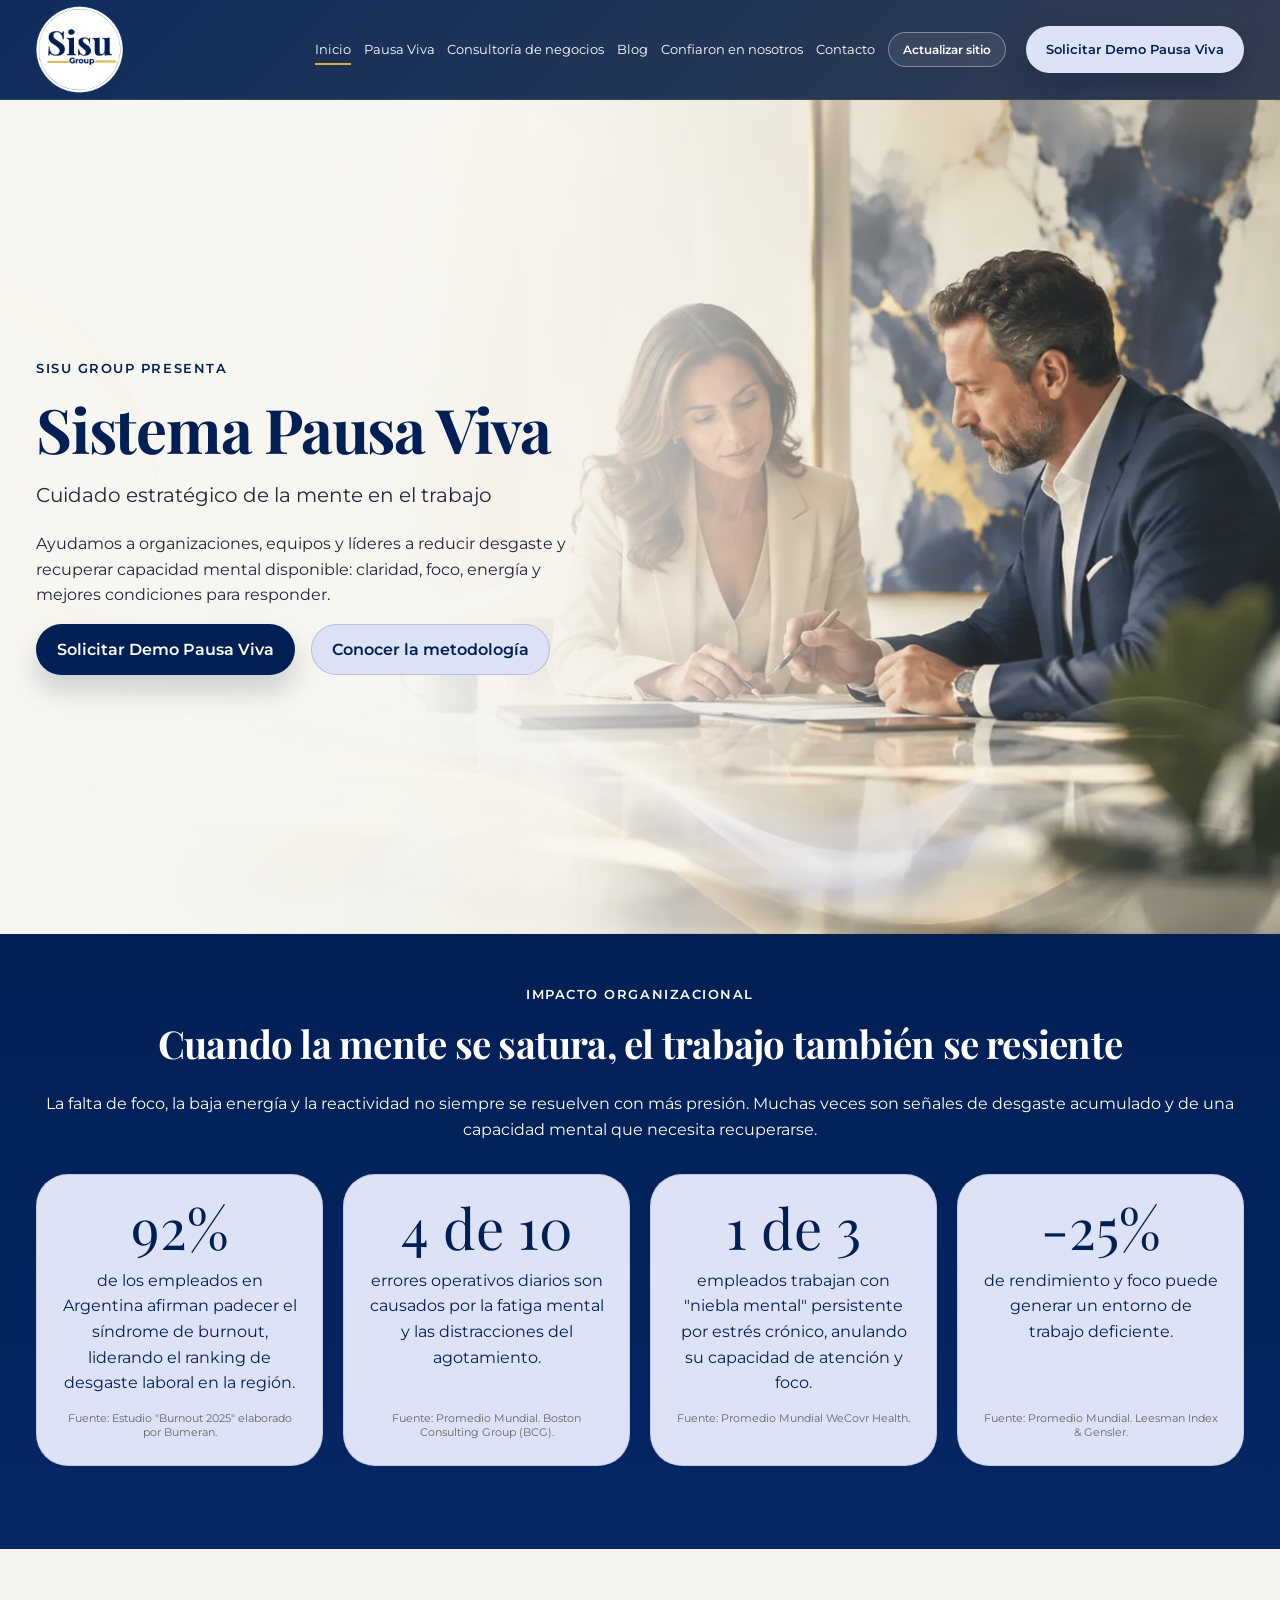
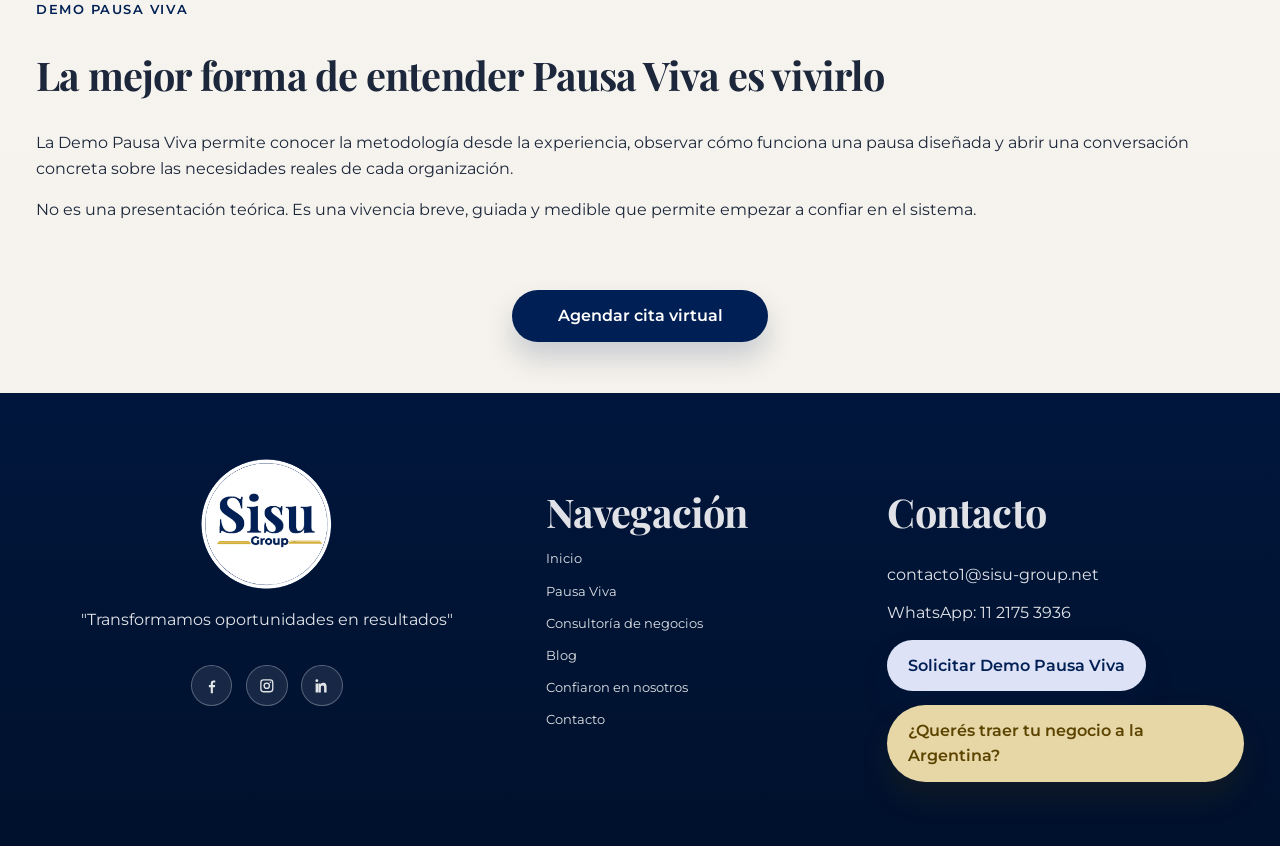
==== index.html @ 99d1f706 "main" ====
<!DOCTYPE html>
<html lang="es">

<head>
  <meta charset="UTF-8">
  <meta name="viewport" content="width=device-width, initial-scale=1.0">
  <title>Sisu Group | Sistema Pausa Viva</title>
  <meta name="description"
    content="Sisu Group presenta Sistema Pausa Viva: cuidado estratégico de la mente en el trabajo para recuperar claridad, foco, energía y capacidad de respuesta.">
  <meta property="og:title" content="Sisu Group | Sistema Pausa Viva">
  <meta property="og:description"
    content="Cuidado estratégico de la mente en el trabajo para reducir desgaste y recuperar capacidad mental disponible.">
  <meta property="og:type" content="website">
  <meta property="og:url" content="index.html">
  <meta property="og:image" content="assets/marca/Marca Pausa Viva.png">
  <link rel="stylesheet"
    href="https://fonts.googleapis.com/css2?family=Material+Symbols+Outlined:opsz,wght,FILL,GRAD@24,400,0,0">
  <link rel="stylesheet" href="css/style7767.css?v=20260617-7">

  <!-- Google tag (gtag.js) -->
  <script async src="https://www.googletagmanager.com/gtag/js?id=G-DDJ8KM8WQQ"></script>
  <script>
    window.dataLayer = window.dataLayer || [];
    function gtag() { dataLayer.push(arguments); }
    gtag('js', new Date());

    gtag('config', 'G-DDJ8KM8WQQ');
  </script>
</head>

<body data-page="inicio">
  <a class="skip-link" href="#main-content">Saltar al contenido</a>
  <header class="site-header" data-header>
    <div class="container header-shell">
      <a class="brand" href="index.html" aria-label="Ir a inicio Sisu Group">
        <img class="brand-logo" src="assets/marca/Marca Consultora de negocios Sisu Group.png" alt="Logo Sisu Group"
          width="259" height="264">
      </a>
      <button class="menu-toggle" type="button" aria-expanded="false" aria-controls="primary-nav" data-menu-toggle>
        <span></span>
        <span></span>
        <span></span>
        <span class="sr-only">Abrir menú</span>
      </button>
      <nav class="site-nav" id="primary-nav" aria-label="Principal" data-nav>
        <a href="index.html" aria-current="page">Inicio</a>
        <a href="pausa-viva.html">Pausa Viva</a>
        <a href="consultoria.html">Consultoría de negocios</a>
        <a href="blog.html">Blog</a>
        <a href="confiaronEnNosotros.html">Confiaron en nosotros</a>
        <a href="contacto.html">Contacto</a>
        <button class="nav-cache-button" type="button" data-clear-site-cache>Actualizar sitio</button>
      </nav>
      <a class="button button-primary button-header" href="contacto.html#pausa-viva-contacto">Solicitar Demo Pausa
        Viva</a>
    </div>
  </header>

  <main id="main-content">
    <section class="hero hero-home">
      <div class="container hero-grid">
        <div class="hero-copy reveal">
          <p class="eyebrow">Sisu Group presenta</p>
          <h1>Sistema Pausa Viva</h1>
          <p class="hero-subtitle">Cuidado estratégico de la mente en el trabajo</p>
          <p>Ayudamos a organizaciones, equipos y líderes a reducir desgaste y recuperar capacidad mental disponible:
            claridad, foco, energía y mejores condiciones para responder.</p>
          <div class="button-row">
            <a class="button button-primary" href="contacto.html#pausa-viva-contacto">Solicitar Demo Pausa Viva</a>
            <a class="button button-secondary" style="background-color: #DDE2F6;" href="pausa-viva.html">Conocer la
              metodología</a>
          </div>
        </div>
      </div>
    </section>

    <section class="section section-contrast">
      <div class="container">
        <div class="section-heading reveal methodology-heading">
          <p class="eyebrow">Impacto organizacional</p>
          <h2>Cuando la mente se satura, el trabajo también se resiente</h2>
          <br>
          <p>La falta de foco, la baja energía y la reactividad no siempre se resuelven con más presión. Muchas veces
            son señales de desgaste acumulado y de una capacidad mental que necesita recuperarse.</p>
        </div>
        <div class="stats-grid">
          <article class="stat-card reveal">
            <p class="stat-value">92%</p>
            <p>de los empleados en Argentina afirman padecer el síndrome de burnout, liderando el ranking de desgaste
              laboral en la región.</p>
            <span style="font-size: 0.666em; color: #666;">Fuente: Estudio "Burnout 2025" elaborado por Bumeran.</span>
          </article>
          <article class="stat-card reveal">
            <p class="stat-value">4 de 10</p>
            <p>errores operativos diarios son causados por la fatiga mental y las distracciones del agotamiento.</p>
            <span style="font-size: 0.666em; color: #666;">Fuente: Promedio Mundial. Boston Consulting Group
              (BCG).</span>
          </article>
          <article class="stat-card reveal">
            <p class="stat-value">1 de 3</p>
            <p>empleados trabajan con "niebla mental" persistente por estrés crónico, anulando su capacidad de atención y
              foco.</p>
            <span style="font-size: 0.666em; color: #666;">Fuente: Promedio Mundial WeCovr Health.</span>
          </article>
          <article class="stat-card reveal">
            <p class="stat-value">-25%</p>
            <p>de rendimiento y foco puede generar un entorno de trabajo deficiente.</p>
            <span style="font-size: 0.666em; color: #666;">Fuente: Promedio Mundial. Leesman Index &amp; Gensler.</span>
          </article>
        </div>
        <div class="section-cta reveal">
        </div>
      </div>
    </section>

    <section class="section">
      <div class="container split-callout">
        <div class="reveal">
          <p class="eyebrow">Demo Pausa Viva</p>
          <h2>La mejor forma de entender Pausa Viva es vivirlo</h2>
          <p>La Demo Pausa Viva permite conocer la metodología desde la experiencia, observar cómo funciona una pausa
            diseñada y abrir una conversación concreta sobre las necesidades reales de cada organización.</p>
          <p>No es una presentación teórica. Es una vivencia breve, guiada y medible que permite empezar a confiar en el
            sistema.</p>
        </div>
        <div class="button-stack demo-cta-stack">
          <a class="button button-primary" href="#demo-pausa-viva" data-demo-trigger>Agendar cita virtual</a>
        </div>
      </div>
    </section>

    <footer class="site-footer">
      <div class="container footer-grid">
        <div>
          <img class="footer-logo" src="assets/marca/Marca Consultora de negocios Sisu Group.png" alt="Logo Sisu Group"
            width="259" height="264" loading="lazy" decoding="async">
          <p>"Transformamos oportunidades en resultados"</p>
          <div class="footer-social" aria-label="Redes sociales">
            <a href="https://www.facebook.com/share/1GhPGk43Yi/" target="_blank" rel="noopener noreferrer"
              aria-label="Facebook de Sisu Group">
              <svg viewBox="0 0 24 24" aria-hidden="true">
                <path
                  d="M13.5 22v-8h2.7l.4-3h-3.1V9.1c0-.9.3-1.6 1.6-1.6H16.7V4.8c-.3 0-1.2-.1-2.3-.1-2.3 0-3.8 1.4-3.8 4V11H8v3h2.6v8h2.9Z" />
              </svg>
            </a>
            <a href="https://www.instagram.com/sisugroup.arg" target="_blank" rel="noopener noreferrer"
              aria-label="Instagram de Sisu Group">
              <svg viewBox="0 0 24 24" aria-hidden="true">
                <path
                  d="M7.5 3h9A4.5 4.5 0 0 1 21 7.5v9a4.5 4.5 0 0 1-4.5 4.5h-9A4.5 4.5 0 0 1 3 16.5v-9A4.5 4.5 0 0 1 7.5 3Zm0 1.8A2.7 2.7 0 0 0 4.8 7.5v9a2.7 2.7 0 0 0 2.7 2.7h9a2.7 2.7 0 0 0 2.7-2.7v-9a2.7 2.7 0 0 0-2.7-2.7h-9Zm9.45 1.35a1.05 1.05 0 1 1 0 2.1 1.05 1.05 0 0 1 0-2.1ZM12 7.5A4.5 4.5 0 1 1 7.5 12 4.5 4.5 0 0 1 12 7.5Zm0 1.8A2.7 2.7 0 1 0 14.7 12 2.7 2.7 0 0 0 12 9.3Z" />
              </svg>
            </a>
            <a href="https://www.linkedin.com/company/sisu-groupargentina/?viewAsMember=true" target="_blank" rel="noopener noreferrer"
              aria-label="LinkedIn de Sisu Group">
              <svg viewBox="0 0 24 24" aria-hidden="true">
                <path
                  d="M6.94 8.98H3.56V21h3.38V8.98ZM5.25 3a1.96 1.96 0 1 0 0 3.92A1.96 1.96 0 0 0 5.25 3Zm5.33 5.98H7.34V21h3.38v-6.3c0-1.66.31-3.27 2.37-3.27 2.03 0 2.06 1.9 2.06 3.38V21h3.38v-7.02c0-3.45-.74-6.1-4.77-6.1-1.94 0-3.24 1.06-3.77 2.07h-.05V8.98Z" />
              </svg>
            </a>
          </div>
        </div>
        <div>
          <h2>Navegación</h2>
          <nav class="footer-nav" aria-label="Footer">
            <a href="index.html">Inicio</a>
            <a href="pausa-viva.html">Pausa Viva</a>
            <a href="consultoria.html">Consultoría de negocios</a>
            <a href="blog.html">Blog</a>
            <a href="confiaronEnNosotros.html">Confiaron en nosotros</a>
            <a href="contacto.html">Contacto</a>
          </nav>
        </div>
        <div>
          <h2>Contacto</h2>
          <a href="mailto:contacto1@sisu-group.net">contacto1@sisu-group.net</a>
          <a href="https://wa.me/541121753936">WhatsApp: 11 2175 3936</a>
          <a class="button button-primary" href="contacto.html#pausa-viva-contacto">Solicitar Demo Pausa Viva</a>
          <a class="button button-footer-consulting" href="consultoria.html">¿Querés traer tu negocio a la
            Argentina?</a>
        </div>
      </div>
    </footer>

    <div class="modal-backdrop" data-scanner-modal hidden>
      <div class="scanner-modal" role="dialog" aria-modal="true" aria-labelledby="scanner-title"
        aria-describedby="scanner-description" tabindex="-1" data-modal-panel>
        <button class="modal-close" type="button" aria-label="Cerrar" data-modal-close>&times;</button>
        <div class="scanner-arc scanner-arc-top" aria-hidden="true"></div>
        <div class="scanner-arc scanner-arc-bottom-lavender" aria-hidden="true"></div>
        <div class="scanner-arc scanner-arc-bottom-gold" aria-hidden="true"></div>
        <div class="scanner-flow" data-scanner-app>
          <section class="scanner-screen" data-scanner-screen="intro">
            <p class="scanner-brand">Sistema Pausa Viva · Sisu Group</p>
            <p class="eyebrow">Escáner de carga mental organizacional</p>
            <h2 id="scanner-title">Escáner de Carga Mental Organizacional</h2>
            <p id="scanner-description">Un autodiagnóstico breve para detectar señales de saturación mental, pérdida de
              foco y desgaste operativo en equipos y líderes.</p>
            <div class="scanner-badges" aria-label="Características del escáner">
              <span>6 preguntas</span>
              <span>2 minutos</span>
              <span>Resultado inmediato</span>
            </div>
            <button class="button button-primary scanner-start" type="button" data-scanner-start>Comenzar
              diagnóstico</button>
            <p class="scanner-note">El arte de pausar para avanzar.</p>
          </section>
          <section class="scanner-screen" data-scanner-screen="quiz" hidden>
            <p class="scanner-brand">Sistema Pausa Viva · Sisu Group</p>
            <p class="scanner-step" data-scanner-step></p>
            <span class="scanner-progress"><span data-scanner-progress-bar></span></span>
            <div class="scanner-question-card">
              <div class="scanner-preview-index" data-scanner-index></div>
              <p data-scanner-question></p>
            </div>
            <div class="scanner-options" data-scanner-options></div>
          </section>
          <section class="scanner-screen" data-scanner-screen="result" hidden>
            <p class="scanner-brand">Sistema Pausa Viva · Sisu Group</p>
            <h2>Tu resultado</h2>
            <div class="scanner-result-badge" data-scanner-range></div>
            <div class="scanner-result-card">
              <p class="scanner-result-zone" data-scanner-zone></p>
              <h3 data-scanner-result-title></h3>
              <p data-scanner-result-copy></p>
              <p class="scanner-recommendation"><strong>Recomendación:</strong> <span
                  data-scanner-result-recommendation></span></p>
            </div>
            <div class="scanner-result-actions">
              <a class="button button-primary scanner-result-link" href="#" data-scanner-result-link></a>
            </div>
          </section>
          <section class="scanner-screen" data-scanner-screen="lead" hidden>
            <p class="scanner-brand">Sistema Pausa Viva · Sisu Group</p>
            <p class="eyebrow">Dejanos tus datos</p>
            <h3>Te ayudamos a resolverlo</h3>
            <form class="contact-form scanner-form" data-mail-form data-form-context="scanner" novalidate>
              <input type="hidden" name="zona" data-scanner-zone-input required>
              <label>
                Nombre
                <input type="text" name="nombre" required>
              </label>
              <label>
                Email
                <input type="email" name="email" required>
              </label>
              <label>
                Teléfono
                <input type="tel" name="telefono" required>
              </label>
              <label>
                <span class="sr-only">Mensaje</span>
                <textarea name="mensaje" rows="3" readonly required
                  hidden>Esta solicitud vino del escáner mental</textarea>
              </label>
              <div class="form-actions">
                <button class="button button-secondary" type="submit">Enviar resultado</button>
              </div>
              <p class="form-feedback" data-form-feedback role="status" aria-live="polite"></p>
            </form>
            <button class="button button-ghost scanner-back-button" type="button" data-scanner-back-result>Volver al
              resultado</button>
          </section>
        </div>
      </div>
    </div>

    <script src="js/main7767.js?v=20260617-2"></script>
</body>

</html>
---- css/style7767.css ----
@font-face {
  font-family: "Playfair Display";
  src: url("../assets/fonts/Playfair_Display/static/PlayfairDisplay-Regular.ttf") format("truetype");
  font-weight: 400;
  font-style: normal;
  font-display: swap;
}

@font-face {
  font-family: "Playfair Display";
  src: url("../assets/fonts/Playfair_Display/static/PlayfairDisplay-Bold.ttf") format("truetype");
  font-weight: 700;
  font-style: normal;
  font-display: swap;
}

@font-face {
  font-family: "Montserrat";
  src: url("../assets/fonts/Montserrat,Playfair_Display/Montserrat/static/Montserrat-Regular.ttf") format("truetype");
  font-weight: 400;
  font-style: normal;
  font-display: swap;
}

@font-face {
  font-family: "Montserrat";
  src: url("../assets/fonts/Montserrat,Playfair_Display/Montserrat/static/Montserrat-SemiBold.ttf") format("truetype");
  font-weight: 600;
  font-style: normal;
  font-display: swap;
}

:root {
  --navy: #001f54;
  --gold: #d4af37;
  --ivory: #f8f6f1;
  --lavender: #dde2f6;
  --lavender-strong: #ced6fb;
  --graphite: #1c273b;
  --white: #ffffff;
  --border: rgba(0, 31, 84, 0.12);
  --shadow: 0 24px 60px rgba(0, 31, 84, 0.12);
  --radius-lg: 32px;
  --radius-md: 20px;
  --radius-sm: 14px;
  --container: min(1280px, calc(100vw - 4.5rem));
  --space-xs: clamp(0.75rem, 1vw, 1rem);
  --space-sm: clamp(1rem, 1.5vw, 1.25rem);
  --space-md: clamp(1.5rem, 2vw, 2rem);
  --space-lg: clamp(2rem, 4vw, 4rem);
  --space-xl: clamp(3rem, 6vw, 6rem);
  --header-offset: 4.15rem;
  --hero-viewport-height: calc(100dvh - var(--header-offset));
}

*,
*::before,
*::after {
  box-sizing: border-box;
}

html {
  scroll-behavior: smooth;
}

body {
  margin: 0;
  font-family: "Montserrat", Arial, Helvetica, sans-serif;
  background: linear-gradient(180deg, #fcfbf7 0%, var(--ivory) 32%, #f4f1eb 100%);
  color: var(--graphite);
  line-height: 1.6;
}

img {
  display: block;
  max-width: 100%;
}

a {
  color: inherit;
  text-decoration: none;
}

button,
input,
select,
textarea {
  font: inherit;
}

.container {
  width: var(--container);
  margin: 0 auto;
}

.skip-link,
.sr-only {
  position: absolute;
  width: 1px;
  height: 1px;
  overflow: hidden;
  clip: rect(0, 0, 0, 0);
  white-space: nowrap;
}

.skip-link:focus {
  clip: auto;
  width: auto;
  height: auto;
  padding: 0.75rem 1rem;
  top: 1rem;
  left: 1rem;
  background: var(--navy);
  color: var(--white);
  z-index: 1000;
}

.site-header {
  position: sticky;
  top: 0;
  z-index: 50;
  backdrop-filter: blur(16px);
  background: linear-gradient(135deg, rgba(0, 31, 84, 0.94), rgba(28, 39, 59, 0.9));
  border-bottom: 1px solid rgba(212, 175, 55, 0.14);
  transition: border-color 180ms ease, box-shadow 180ms ease, background 180ms ease;
}

.site-header.is-scrolled {
  border-color: rgba(212, 175, 55, 0.2);
  box-shadow: 0 14px 34px rgba(0, 17, 44, 0.28);
}

.header-shell {
  display: grid;
  grid-template-columns: 88px 1fr auto;
  align-items: center;
  gap: 1.2rem;
  min-height: 3.7rem;
  padding: 0.3rem 0;
}

.brand-logo {
  width: min(88px, 100%);
  height: auto;
}

.footer-logo {
  width: min(132px, 100%);
  height: auto;
}

.site-nav {
  display: flex;
  justify-content: flex-end;
  justify-self: end;
  gap: 0.8rem;
  flex-wrap: nowrap;
  align-items: center;
}

.site-nav a,
.footer-nav a {
  position: relative;
  font-size: 0.79rem;
  white-space: nowrap;
}

.nav-cache-button {
  min-height: 2.15rem;
  padding: 0.45rem 0.9rem;
  border: 1px solid rgba(255, 255, 255, 0.36);
  border-radius: 999px;
  background: rgba(255, 255, 255, 0.08);
  color: inherit;
  font-size: 0.76rem;
  font-weight: 600;
  line-height: 1;
  white-space: nowrap;
  cursor: pointer;
  transition: transform 180ms ease, background 180ms ease, border-color 180ms ease;
}

.site-header .site-nav a,
.site-header .brand,
.site-header .menu-toggle,
.site-header .nav-cache-button {
  color: var(--white);
}

.site-nav a::after,
.footer-nav a::after {
  content: "";
  position: absolute;
  left: 0;
  bottom: -0.3rem;
  width: 100%;
  height: 2px;
  transform: scaleX(0);
  transform-origin: left;
  background: var(--gold);
  transition: transform 180ms ease;
}

.site-nav a:hover::after,
.site-nav a:focus-visible::after,
.site-nav a[aria-current="page"]::after,
.footer-nav a:hover::after,
.footer-nav a:focus-visible::after {
  transform: scaleX(1);
}

.nav-cache-button:hover,
.nav-cache-button:focus-visible {
  transform: translateY(-1px);
  background: rgba(255, 255, 255, 0.16);
  border-color: rgba(255, 255, 255, 0.54);
}

.button,
.button:visited {
  display: inline-flex;
  align-items: center;
  justify-content: center;
  gap: 0.5rem;
  min-height: 3rem;
  padding: 0.75rem 1.25rem;
  border-radius: 999px;
  border: 1px solid transparent;
  font-weight: 600;
  transition: transform 180ms ease, box-shadow 180ms ease, background 180ms ease, color 180ms ease, border-color 180ms ease;
  cursor: pointer;
}

.button:hover,
.button:focus-visible {
  transform: translateY(-1px);
}

.button-primary {
  background: var(--navy);
  color: var(--white);
  box-shadow: 0 16px 28px rgba(0, 31, 84, 0.18);
}

.button-header {
  min-height: 2.65rem;
  padding-inline: 1.2rem;
  white-space: nowrap;
  font-size: 0.82rem;
  box-shadow: 0 12px 20px rgba(0, 31, 84, 0.14);
  background: #DDE2F6;
  color: var(--navy);
  box-shadow: 0 14px 28px rgba(0, 17, 44, 0.22);
}

.button-secondary {
  background: transparent;
  color: var(--navy);
  border-color: rgba(0, 31, 84, 0.18);
}

.button-light {
  color: var(--white);
  border-color: rgba(255, 255, 255, 0.32);
}

.button-ghost {
  background: rgba(255, 255, 255, 0.65);
  color: var(--navy);
  border-color: rgba(0, 31, 84, 0.1);
}

.button-row,
.button-stack {
  display: flex;
  flex-wrap: wrap;
  gap: 1rem;
}

.button-stack {
  flex-direction: column;
}

.align-start {
  align-items: flex-start;
}

.menu-toggle {
  display: none;
  width: 3rem;
  height: 3rem;
  border-radius: 50%;
  border: 1px solid var(--border);
  background: rgba(255, 255, 255, 0.8);
  align-items: center;
  justify-content: center;
  flex-direction: column;
  gap: 0.25rem;
}

.menu-toggle span:not(.sr-only) {
  width: 1.1rem;
  height: 2px;
  background: var(--white);
}

.hero {
  padding: var(--space-xl) 0 var(--space-lg);
}

@media (min-width: 761px) {
  .hero {
    min-height: var(--hero-viewport-height);
    padding-block: clamp(1.1rem, 2.8vh, 2.2rem);
    display: flex;
    align-items: center;
  }

  .hero > .container {
    width: var(--container);
    margin: 0 auto;
  }

  .hero-grid,
  .trusted-hero-grid {
    min-height: 100%;
    align-items: center;
  }

  .hero-copy {
    display: flex;
    flex-direction: column;
    justify-content: center;
  }
}

body[data-page="pausa-viva"] .hero.hero-inner {
  padding-top: 0;
}

.hero-home {
  background:
    linear-gradient(90deg, rgba(248, 246, 241, 0.97) 0%, rgba(248, 246, 241, 0.92) 34%, rgba(248, 246, 241, 0.62) 56%, rgba(248, 246, 241, 0.12) 76%),
    url("../assets/img/Background Main.webp");
  background-repeat: no-repeat;
  background-position: center right;
  background-size: cover;
  min-height: var(--hero-viewport-height);
}

.hero-grid,
.split-callout,
.institutional-grid,
.two-column,
.form-layout,
.contact-grid {
  display: grid;
  gap: var(--space-lg);
}

.hero-grid,
.institutional-grid,
.two-column,
.form-layout {
  grid-template-columns: repeat(2, minmax(0, 1fr));
}

.hero-grid {
  grid-template-columns: minmax(22rem, 1fr) minmax(0, 1.05fr);
  align-items: start;
  min-height: auto;
}

.contact-grid {
  grid-template-columns: repeat(2, minmax(0, 1fr));
}

.hero-copy h1,
.section-heading h2,
.cta-band h2,
.contact-card h2,
.callout-card h3,
.blog-card h2,
.blog-card h3 {
  margin: 0 0 1rem;
  color: var(--navy);
}

.hero-copy {
  max-width: 38rem;
  position: relative;
  z-index: 1;
}

h1,
h2,
.quote-block,
.quote-inline {
  font-family: "Playfair Display", Georgia, "Times New Roman", serif;
  line-height: 1.1;
  letter-spacing: -0.02em;
}

h1 {
  font-size: clamp(2.3rem, 4.8vw, 4rem);
}

h2 {
  font-size: clamp(1.65rem, 3.1vw, 2.55rem);
}

h3 {
  margin: 0 0 0.65rem;
  color: var(--navy);
  font-size: 1.15rem;
}

p {
  margin: 0 0 1rem;
}

.eyebrow,
.mini-label,
.tag {
  margin: 0 0 1rem;
  color: var(--navy);
  font-size: 0.8rem;
  font-weight: 600;
  letter-spacing: 0.12em;
  text-transform: uppercase;
}

.hero-subtitle {
  font-size: 1.25rem;
  color: var(--graphite);
  margin-bottom: 1.25rem;
}

.hero-visual {
  position: relative;
  min-height: 24rem;
  display: flex;
  align-items: center;
  justify-content: flex-end;
}

.hero-visual-logo {
  justify-content: flex-start;
  min-height: clamp(18rem, 36vw, 28rem);
}

.hero-card,
.callout-card,
.pillar-card,
.stat-card,
.blog-card,
.contact-card,
.mini-card,
.signal-card,
.trajectory-panel {
  position: relative;
  background: rgba(255, 255, 255, 0.72);
  border: 1px solid rgba(0, 31, 84, 0.09);
  border-radius: var(--radius-lg);
  box-shadow: var(--shadow);
}

.hero-card {
  width: min(34rem, 100%);
  padding: clamp(1.5rem, 4vw, 2.5rem);
  background: linear-gradient(145deg, rgba(255, 255, 255, 0.88), rgba(221, 226, 246, 0.85));
}

.hero-card-centered {
  text-align: center;
}

.hero-main-logo {
  max-width: 17rem;
  margin-bottom: 1.5rem;
}

.hero-main-logo-large {
  width: min(100%, 34rem);
  max-width: 34rem;
  margin: 0;
  opacity: 0.94;
  filter: drop-shadow(0 18px 36px rgba(0, 31, 84, 0.08));
}

.hero-copy-right {
  max-width: 40rem;
  justify-self: end;
  margin-top: clamp(3rem, 7vw, 6rem);
}

body[data-page="pausa-viva"] .hero-inner {
  overflow: hidden;
}

body[data-page="pausa-viva"] .hero-grid {
  position: relative;
  gap: clamp(1.25rem, 3vw, 3rem) clamp(1.75rem, 4vw, 4.5rem);
}

.hero-support {
  grid-column: 1;
  margin-top: clamp(-1.5rem, -1vw, -0.5rem);
  padding-top: 0;
  border-top: 0;
}

.hero-quote-grid {
  grid-template-columns: 1fr;
  gap: 1rem;
}

.hero-support .quote-pair {
  padding: 0.85rem 1rem;
  border-radius: 1.5rem;
  background: linear-gradient(180deg, rgba(255, 255, 255, 0.52), rgba(255, 255, 255, 0.24));
  border: 1px solid rgba(0, 31, 84, 0.05);
}

body[data-page="pausa-viva"] .hero-support .book-quote {
  font-size: clamp(1.2rem, 1.85vw, 1.65rem);
}

body[data-page="pausa-viva"] .pausa-viva-hero {
  position: relative;
  display: flex;
  align-items: center;
  min-height: var(--hero-viewport-height);
  background:
    radial-gradient(circle at 14% 22%, rgba(212, 175, 55, 0.28), transparent 30%),
    radial-gradient(circle at 82% 30%, rgba(0, 31, 84, 0.1), transparent 34%),
    linear-gradient(135deg, #fdfaf2 0%, #f8f6f1 48%, #fffdf8 100%);
}

body[data-page="pausa-viva"] .pausa-viva-hero::before {
  content: "";
  position: absolute;
  inset: 1.4rem;
  border: 1px solid rgba(212, 175, 55, 0.22);
  border-radius: 2.25rem;
  pointer-events: none;
  box-shadow: inset 0 0 0 1px rgba(255, 255, 255, 0.44);
}

body[data-page="pausa-viva"] .hero-orb {
  position: absolute;
  border-radius: 50%;
  pointer-events: none;
  filter: blur(0);
}

body[data-page="pausa-viva"] .hero-orb-one {
  width: min(28rem, 42vw);
  height: min(28rem, 42vw);
  top: 5%;
  left: -6%;
  background: radial-gradient(circle, rgba(212, 175, 55, 0.24), rgba(212, 175, 55, 0));
}

body[data-page="pausa-viva"] .hero-orb-two {
  width: min(34rem, 48vw);
  height: min(34rem, 48vw);
  right: -8%;
  bottom: -12%;
  background: radial-gradient(circle, rgba(248, 246, 241, 0.92), rgba(221, 226, 246, 0));
}

body[data-page="pausa-viva"] .pausa-viva-grid {
  position: relative;
  z-index: 1;
  grid-template-columns: minmax(0, 1.02fr) minmax(0, 0.98fr);
  align-items: center;
  row-gap: 2.5rem;
}

body[data-page="pausa-viva"] .pausa-viva-system {
  justify-content: center;
  min-height: clamp(24rem, 44vw, 34rem);
}

body[data-page="pausa-viva"] .system-card {
  position: relative;
  display: flex;
  align-items: center;
  justify-content: center;
  width: min(34rem, 92vw);
  min-height: clamp(22rem, 34vw, 28rem);
  border-radius: 2.5rem;
  background: transparent;
  border: 0;
  box-shadow: none;
  backdrop-filter: none;
  isolation: isolate;
}

body[data-page="pausa-viva"] .system-card::before {
  content: none;
}

body[data-page="pausa-viva"] .system-card::after {
  content: "";
  position: absolute;
  inset: auto 16% 14% auto;
  width: 8.5rem;
  height: 8.5rem;
  border-radius: 50%;
  background: radial-gradient(circle, rgba(212, 175, 55, 0.14), rgba(212, 175, 55, 0));
  pointer-events: none;
}

body[data-page="pausa-viva"] .pausa-viva-system .hero-main-logo-large {
  position: relative;
  z-index: 2;
  width: min(92%, 34rem);
  max-width: 34rem;
  height: auto;
  max-height: min(78vh, 26rem);
  object-fit: contain;
  object-position: center;
  opacity: 1;
  filter: drop-shadow(0 20px 32px rgba(0, 31, 84, 0.14));
}

body[data-page="pausa-viva"] .pulse-ring {
  position: absolute;
  inset: 50% auto auto 50%;
  border-radius: 999px;
  border: 1px solid rgba(212, 175, 55, 0.5);
  transform: translate(-50%, -50%);
  animation: pausa-viva-breathe 5.5s ease-in-out infinite;
}

body[data-page="pausa-viva"] .ring-one {
  width: 76%;
  height: 76%;
}

body[data-page="pausa-viva"] .ring-two {
  width: 96%;
  height: 96%;
  border-color: rgba(0, 31, 84, 0.16);
  animation-delay: 1.2s;
}

body[data-page="pausa-viva"] .ring-three {
  width: 112%;
  height: 112%;
  border-color: rgba(212, 175, 55, 0.18);
  animation-delay: 2.1s;
  animation-duration: 6.6s;
}

@keyframes pausa-viva-breathe {
  0%,
  100% {
    transform: translate(-50%, -50%) scale(0.96);
    opacity: 0.55;
  }

  50% {
    transform: translate(-50%, -50%) scale(1.04);
    opacity: 1;
  }
}

body[data-page="pausa-viva"] .pausa-viva-hero .hero-copy-right {
  max-width: 42rem;
  margin-top: 0;
}

body[data-page="pausa-viva"] .pausa-viva-hero .hero-copy h1 {
  max-width: 46rem;
  margin-bottom: 1.1rem;
  letter-spacing: -0.045em;
  line-height: 0.95;
}

body[data-page="pausa-viva"] .hero-kicker {
  margin: 0 0 0.8rem;
  color: var(--navy);
  font-size: clamp(1rem, 1.6vw, 1.12rem);
  font-weight: 700;
  line-height: 1.35;
}

body[data-page="pausa-viva"] .hero-lead {
  max-width: 40rem;
  font-size: clamp(1.05rem, 1.4vw, 1.22rem);
  line-height: 1.7;
  color: rgba(28, 39, 59, 0.86);
  margin-bottom: 1.55rem;
}

body[data-page="pausa-viva"] .pausa-viva-hero .button-row {
  align-items: center;
  gap: 0.9rem;
  margin-top: 0;
}

body[data-page="pausa-viva"] .pausa-viva-hero .hero-support {
  grid-column: 1 / -1;
  margin-top: 0;
}

body[data-page="pausa-viva"] .pausa-viva-hero .button-diagnostic {
  background: #d4af37;
  color: var(--navy);
  border-color: #c39f2e;
  box-shadow: 0 16px 28px rgba(154, 116, 17, 0.22);
}

body[data-page="pausa-viva"] .pausa-viva-hero .button-diagnostic:hover,
body[data-page="pausa-viva"] .pausa-viva-hero .button-diagnostic:focus-visible {
  background: #e0bb49;
  border-color: #d4af37;
  color: var(--navy);
  box-shadow: 0 18px 34px rgba(154, 116, 17, 0.28);
}

body[data-page="pausa-viva"] .pausa-viva-hero .hero-quote-grid {
  grid-template-columns: repeat(2, minmax(0, 1fr));
  gap: 1rem;
}

body[data-page="pausa-viva"] .pausa-viva-hero .quote-pair {
  padding: 1.2rem 1.25rem;
  border-radius: 1.5rem;
  background: rgba(255, 251, 245, 0.78);
  border: 1px solid rgba(212, 175, 55, 0.14);
  border-left: 3px solid rgba(212, 175, 55, 0.85);
  box-shadow: 0 18px 44px rgba(0, 31, 84, 0.06);
  backdrop-filter: blur(14px);
}

body[data-page="pausa-viva"] .pausa-viva-hero .book-quote {
  padding-bottom: 0;
  border-bottom: 0;
  font-size: clamp(1.08rem, 1.7vw, 1.45rem);
  line-height: 1.28;
}

body[data-page="pausa-viva"] .hero-copy {
  position: relative;
  z-index: 1;
}

body[data-page="pausa-viva"] .hero-visual {
  z-index: 0;
}

body[data-page="pausa-viva"] .section-soft {
  background: linear-gradient(180deg, rgba(248, 246, 241, 0.94), rgba(255, 252, 247, 0.78));
}

body[data-page="pausa-viva"] .section-results {
  background:
    radial-gradient(circle at top left, rgba(244, 235, 205, 0.34), transparent 34%),
    linear-gradient(180deg, rgba(255, 252, 247, 0.76), rgba(248, 246, 241, 0.96) 36%, rgba(255, 250, 242, 0.92) 100%);
}

body[data-page="pausa-viva"] .section-results::before {
  background: radial-gradient(circle, rgba(212, 175, 55, 0.18), rgba(212, 175, 55, 0));
}

body[data-page="pausa-viva"] .problem-item,
body[data-page="pausa-viva"] .problem-solution,
body[data-page="pausa-viva"] .pillar-card,
body[data-page="pausa-viva"] .result-card,
body[data-page="pausa-viva"] .callout-card {
  border-color: rgba(212, 175, 55, 0.14);
}

body[data-page="pausa-viva"] .problem-item,
body[data-page="pausa-viva"] .pillar-card,
body[data-page="pausa-viva"] .result-card,
body[data-page="pausa-viva"] .callout-card {
  background:
    linear-gradient(180deg, rgba(255, 252, 247, 0.95), rgba(255, 255, 255, 0.82));
}

body[data-page="pausa-viva"] .problem-item-number,
body[data-page="pausa-viva"] .result-card-badge,
body[data-page="pausa-viva"] .pillar-icon {
  border-color: rgba(212, 175, 55, 0.5);
  background: linear-gradient(135deg, rgba(248, 246, 241, 0.92), rgba(244, 235, 205, 0.72));
}

body[data-page="pausa-viva"] .result-card::before {
  background: linear-gradient(90deg, rgba(212, 175, 55, 0.95), rgba(212, 175, 55, 0.22), transparent);
}

body[data-page="pausa-viva"] .problem-solution {
  background: #e3b63b;
}

body[data-page="pausa-viva"] .section-benefits {
  padding-block: clamp(3.75rem, 7vw, 5rem);
}

body[data-page="pausa-viva"] .section-benefits .container {
  display: grid;
  gap: clamp(1.5rem, 3vw, 2rem);
}

body[data-page="pausa-viva"] .section-benefits .results-heading {
  margin-bottom: 0;
  max-width: 54rem;
}

body[data-page="pausa-viva"] .section-benefits .results-heading h2 {
  font-size: clamp(1.95rem, 3.2vw, 2.85rem);
  line-height: 1.04;
  text-wrap: balance;
}

body[data-page="pausa-viva"] .benefits-grid {
  grid-template-columns: repeat(3, minmax(0, 1fr));
  gap: 1rem;
}

body[data-page="pausa-viva"] .benefit-card {
  display: flex;
  align-items: center;
  justify-content: center;
  gap: 1rem;
  min-height: 11rem;
  padding: 1.35rem 1.25rem 1.3rem;
  background:
    linear-gradient(180deg, rgba(255, 252, 247, 0.97), rgba(248, 246, 241, 0.93));
  border: 1px solid rgba(212, 175, 55, 0.22);
  border-radius: 1.7rem;
  box-shadow:
    0 18px 38px rgba(0, 31, 84, 0.1),
    0 0 0 1px rgba(255, 255, 255, 0.26) inset;
}

body[data-page="pausa-viva"] .benefit-card::before {
  inset: auto 1.2rem 0 1.2rem;
  width: auto;
  height: 1px;
  background: linear-gradient(90deg, rgba(212, 175, 55, 0), rgba(212, 175, 55, 0.78), rgba(212, 175, 55, 0));
  opacity: 0.72;
}

body[data-page="pausa-viva"] .benefit-card::after {
  top: auto;
  right: -1.6rem;
  bottom: -2rem;
  width: 8rem;
  height: 8rem;
  background: radial-gradient(circle, rgba(212, 175, 55, 0.22), rgba(212, 175, 55, 0));
}

body[data-page="pausa-viva"] .benefit-card h3 {
  flex: 0 1 auto;
  margin: 0;
  max-width: 12ch;
  color: #001f54;
  font-size: clamp(1.28rem, 2vw, 1.65rem);
  line-height: 1.08;
  text-align: left;
}

body[data-page="pausa-viva"] .benefit-icon {
  position: relative;
  z-index: 1;
  display: grid;
  place-items: center;
  width: 3.9rem;
  height: 3.9rem;
  border-radius: 1.2rem;
  flex-shrink: 0;
  background: #D4AF37;
  box-shadow:
    0 12px 26px rgba(0, 31, 84, 0.16),
    0 0 0 1px rgba(255, 248, 224, 0.24) inset;
}

body[data-page="pausa-viva"] .benefit-icon::after {
  content: "";
  position: absolute;
  inset: 0.55rem;
  border-radius: 0.85rem;
  border: 1px solid rgba(221, 226, 246, 0.34);
}

body[data-page="pausa-viva"] .benefit-icon svg {
  width: 2rem;
  height: 2rem;
  stroke: #DDE2F6;
  stroke-width: 6; /* Cambia este valor si queres ajustar el grosor del icono */
  stroke-linecap: round;
  stroke-linejoin: round;
  fill: none;
}

body[data-page="pausa-viva"] .benefit-card:nth-child(3) .benefit-icon svg path,
body[data-page="pausa-viva"] .benefit-card:nth-child(4) .benefit-icon svg path {
  fill: rgba(221, 226, 246, 0.1);
}

body[data-page="pausa-viva"] .section-cta {
  justify-content: center;
}

body[data-page="pausa-viva"] .section-cta .result-line {
  margin-inline: auto;
  text-align: center;
}

body[data-page="pausa-viva"] .book-quote-mark {
  color: rgba(212, 175, 55, 0.95);
}

body[data-page="pausa-viva"] .section-accent {
  background: linear-gradient(135deg, rgba(0, 31, 84, 0.96), rgba(28, 39, 59, 0.92));
}

.sisu-secondary-mark {
  max-width: 18rem;
  margin-inline: auto;
}

.hero-points {
  display: grid;
  gap: 0.75rem;
  padding: 0;
  margin: 0;
  list-style: none;
}

.hero-points li,
.feature-list li {
  position: relative;
  padding-left: 1.25rem;
}

.hero-points li::before,
.feature-list li::before {
  content: "";
  position: absolute;
  top: 0.55rem;
  left: 0;
  width: 0.45rem;
  height: 0.45rem;
  border-radius: 50%;
  background: var(--gold);
}

.hero-note,
.support-copy,
.form-note,
.trajectory-label,
.stat-card span {
  color: rgba(28, 39, 59, 0.8);
  font-size: 0.95rem;
}

body[data-page="consultoria"] .hero-consulting {
  position: relative;
  overflow: hidden;
  isolation: isolate;
  background-color: #0d2746;
  background-image:
    linear-gradient(115deg, rgba(8, 24, 46, 0.9) 0%, rgba(8, 24, 46, 0.74) 42%, rgba(8, 24, 46, 0.28) 72%, rgba(8, 24, 46, 0.18) 100%),
    radial-gradient(circle at top right, rgba(214, 182, 116, 0.18), rgba(214, 182, 116, 0) 34%),
    url("../assets/img/Background%20Negocio.webp");
  background-position: left center, top right, center;
  background-repeat: no-repeat;
  background-size: cover, auto, cover;
}

body[data-page="consultoria"] .hero-consulting::before {
  content: "";
  position: absolute;
  inset: 0;
  background:
    linear-gradient(180deg, rgba(247, 242, 232, 0.12) 0%, rgba(247, 242, 232, 0) 28%),
    linear-gradient(90deg, rgba(247, 242, 232, 0.12) 0%, rgba(247, 242, 232, 0.04) 38%, rgba(247, 242, 232, 0) 65%);
  pointer-events: none;
  z-index: -1;
}

body[data-page="consultoria"] .hero-consulting::after {
  content: "";
  position: absolute;
  inset: auto auto -18% 52%;
  width: min(34rem, 40vw);
  height: min(34rem, 40vw);
  border-radius: 50%;
  background: radial-gradient(circle, rgba(214, 182, 116, 0.24) 0%, rgba(214, 182, 116, 0.08) 36%, rgba(214, 182, 116, 0) 72%);
  filter: blur(14px);
  pointer-events: none;
  z-index: -1;
}

body[data-page="consultoria"] .hero-consulting .hero-grid {
  position: relative;
  align-items: center;
  gap: clamp(1.5rem, 4vw, 4rem);
  min-height: clamp(30rem, 72vh, 42rem);
}

body[data-page="consultoria"] .hero-consulting .hero-copy {
  max-width: 35rem;
  padding: clamp(1.5rem, 3vw, 2rem) 0;
}

body[data-page="consultoria"] .hero-consulting .eyebrow,
body[data-page="consultoria"] .hero-consulting .hero-copy h1,
body[data-page="consultoria"] .hero-consulting .hero-copy p {
  color: var(--white);
}

body[data-page="consultoria"] .hero-consulting .eyebrow {
  letter-spacing: 0.18em;
}

body[data-page="consultoria"] .hero-consulting .hero-copy h1 {
  max-width: 12ch;
  margin-bottom: 1rem;
  font-size: clamp(3rem, 5.8vw, 5.1rem);
  line-height: 0.95;
  letter-spacing: -0.05em;
  text-wrap: balance;
}

body[data-page="consultoria"] .hero-consulting .hero-copy > p:first-of-type {
  max-width: 34rem;
  margin-bottom: 1rem;
  font-size: clamp(1.1rem, 1.7vw, 1.38rem);
  line-height: 1.45;
  color: rgba(255, 255, 255, 0.92);
}

body[data-page="consultoria"] .hero-consulting-summary {
  max-width: 31rem;
  margin: 0 0 1.65rem;
  font-size: 1rem;
  line-height: 1.65;
  color: rgba(255, 255, 255, 0.76);
}

body[data-page="consultoria"] .hero-consulting .hero-visual {
  justify-content: center;
  min-height: 100%;
}

body[data-page="consultoria"] .hero-consulting .hero-card {
  width: min(28rem, 100%);
  padding: clamp(1.5rem, 3vw, 2.35rem);
  border: 0;
  border-radius: 0;
  background: transparent;
  box-shadow: none;
  backdrop-filter: none;
}

body[data-page="consultoria"] .hero-consulting .consulting-identity {
  position: relative;
  display: grid;
  justify-items: center;
  gap: 0.35rem;
  isolation: isolate;
  overflow: visible;
}

body[data-page="consultoria"] .hero-consulting .consulting-ring {
  position: absolute;
  top: 50%;
  left: 50%;
  border-radius: 50%;
  transform: translate(-50%, -58%) scale(0.96);
  transform-origin: center;
  pointer-events: none;
  opacity: 0.42;
  z-index: -1;
  animation: consultingRingPulse 11s ease-in-out infinite;
}

body[data-page="consultoria"] .hero-consulting .consulting-ring-one {
  width: min(17.5rem, 62%);
  aspect-ratio: 1;
  border: 1px solid rgba(212, 175, 55, 0.3);
  box-shadow: 0 0 0 1px rgba(255, 255, 255, 0.04) inset;
}

body[data-page="consultoria"] .hero-consulting .consulting-ring-two {
  width: min(23rem, 82%);
  aspect-ratio: 1;
  border: 1px solid rgba(209, 217, 242, 0.24);
  opacity: 0.3;
  animation-delay: -3.5s;
}

body[data-page="consultoria"] .hero-consulting .consulting-ring-three {
  width: min(29rem, 104%);
  aspect-ratio: 1;
  border: 1px solid rgba(103, 130, 173, 0.18);
  opacity: 0.2;
  animation-delay: -7s;
}

@keyframes consultingRingPulse {
  0%,
  100% {
    transform: translate(-50%, -58%) scale(0.96);
    opacity: 0.16;
  }

  45% {
    transform: translate(-50%, -58%) scale(1.02);
    opacity: 0.38;
  }

  70% {
    transform: translate(-50%, -58%) scale(1.06);
    opacity: 0.22;
  }
}

@media (prefers-reduced-motion: reduce) {
  body[data-page="consultoria"] .hero-consulting .consulting-ring {
    animation: none;
    opacity: 0.18;
  }
}

body[data-page="consultoria"] .hero-consulting .hero-main-logo {
  position: relative;
  z-index: 1;
  width: min(70%, 17rem);
  max-width: 17rem;
  height: auto;
  max-height: 17rem;
  object-fit: contain;
  object-position: center;
  margin-bottom: 1rem;
  filter: drop-shadow(0 16px 28px rgba(4, 16, 34, 0.18));
}

body[data-page="consultoria"] .hero-consulting .hero-note {
  position: relative;
  z-index: 1;
  display: inline-flex;
  align-items: center;
  justify-content: center;
  max-width: 18rem;
  margin: 0;
  padding: 0.7rem 1rem;
  border-radius: 999px;
  background: rgba(248, 246, 241, 0.92);
  border: 1px solid rgba(0, 31, 84, 0.1);
  box-shadow: 0 12px 28px rgba(4, 16, 34, 0.12);
  font-size: 1rem;
  line-height: 1.55;
  color: var(--navy);
  text-shadow: none;
  text-align: center;
}

body[data-page="consultoria"] .consulting-audience {
  background: linear-gradient(180deg, rgba(248, 246, 241, 0.82), rgba(255, 252, 247, 0.92));
}

body[data-page="consultoria"] .consulting-audience-grid {
  align-items: center;
  gap: clamp(1.75rem, 4vw, 4rem);
}

body[data-page="consultoria"] .consulting-audience-media {
  position: relative;
  width: min(100%, 38rem);
  margin-inline: auto;
  border-radius: clamp(1.5rem, 3vw, 2rem);
  overflow: hidden;
  box-shadow: 0 24px 54px rgba(0, 31, 84, 0.14);
  background: rgba(255, 252, 247, 0.92);
}

body[data-page="consultoria"] .consulting-audience-media img {
  width: 100%;
  min-height: 0;
  object-fit: cover;
  border-radius: 0;
  box-shadow: none;
}

body[data-page="consultoria"] .consulting-audience-copy {
  max-width: 34rem;
}

body[data-page="consultoria"] .consulting-audience-copy h2 {
  margin-bottom: 1rem;
}

body[data-page="consultoria"] .consulting-audience-copy p:last-child {
  margin-bottom: 0;
  color: rgba(28, 39, 59, 0.88);
}

.abstract-orbit {
  position: absolute;
  border-radius: 50%;
  border: 1px solid rgba(212, 175, 55, 0.5);
}

.orbit-a {
  width: 14rem;
  height: 14rem;
  top: 10%;
  right: 0;
}

.orbit-b {
  width: 22rem;
  height: 22rem;
  bottom: 0;
  left: 5%;
  border-color: rgba(0, 31, 84, 0.12);
}

.section {
  padding: var(--space-lg) 0;
}

.section-soft {
  background: linear-gradient(180deg, rgba(221, 226, 246, 0.4), rgba(248, 246, 241, 0.25));
}

.section-results {
  position: relative;
  background:
    radial-gradient(circle at top left, rgba(221, 226, 246, 0.82), transparent 34%),
    linear-gradient(180deg, rgba(255, 255, 255, 0.58), rgba(248, 246, 241, 0.92) 36%, rgba(237, 241, 255, 0.45) 100%);
}

.section-results::before {
  content: "";
  position: absolute;
  inset: 1.5rem auto auto 50%;
  width: min(18rem, 30vw);
  height: min(18rem, 30vw);
  border-radius: 50%;
  background: radial-gradient(circle, rgba(212, 175, 55, 0.14), rgba(212, 175, 55, 0));
  translate: -50% 0;
  pointer-events: none;
}

.section-contrast {
  background: linear-gradient(180deg, var(--navy) 0%, #062766 100%);
  color: var(--white);
}

.section-contrast .section-heading h2,
.section-contrast .eyebrow,
.section-contrast .result-line,
.section-contrast .timeline-item h3,
.section-contrast .timeline-item span,
.section-contrast .section-heading p,
.section-contrast .section-cta p,
.section-contrast .stat-card p {
  color: var(--white);
}

.section-contrast .stat-card,
.section-contrast .timeline-item {
  background: #DDE2F6;
  border-color: rgba(0, 31, 84, 0.12);
  box-shadow: none;
}

.section-contrast .stat-card span {
  color: #001f54;
  font-size: 0.84rem;
  line-height: 1.35;
  text-align: center;
}

.section-contrast .stat-card p:last-of-type {
  color: #001f54;
}

.section-contrast .stat-card .stat-value,
.section-contrast .stat-card p,
.section-contrast .stat-card span {
  color: #001f54;
}

.section-contrast .section-heading,
.section-contrast .section-cta > p {
  max-width: none;
}

.section-contrast .section-heading {
  text-align: center;
}

.process-heading .eyebrow {
  text-align: left;
}

.section-contrast .section-heading h2 {
  margin-bottom: 0;
  font-size: clamp(1.8rem, 3vw, 2.4rem);
  line-height: 1.14;
  text-shadow: none;
}

.section-contrast .section-cta > p {
  flex: 1 1 auto;
}

.section-contrast .section-cta .button {
  background: #DDE2F6;
  color: #001f54;
}

.section-accent {
  background: linear-gradient(135deg, rgba(0, 31, 84, 0.95), rgba(46, 63, 117, 0.9));
  color: var(--white);
}

.section-accent h2,
.section-accent h3,
.section-accent .eyebrow,
.section-accent .support-copy {
  color: var(--white);
}

.section-accent .callout-card h3,
.section-accent .callout-card .feature-list li {
  color: var(--navy);
}

.section-cta-band {
  padding-bottom: var(--space-xl);
}

.section-heading {
  max-width: 52rem;
  margin-bottom: 2rem;
}

.problem-layout {
  display: grid;
  grid-template-columns: minmax(0, 1.15fr) minmax(300px, 0.85fr);
  gap: clamp(1.75rem, 4vw, 3.5rem);
  align-items: start;
}

.problem-content {
  min-width: 0;
}

.problem-list {
  display: grid;
  grid-template-columns: repeat(2, minmax(0, 1fr));
  gap: 1rem;
  padding: 0;
  margin: 0;
  list-style: none;
}

.problem-item {
  display: grid;
  grid-template-columns: auto 1fr;
  gap: 0.9rem;
  align-items: start;
  padding: 1.15rem 1.2rem;
  background: rgba(255, 255, 255, 0.76);
  border: 1px solid rgba(0, 31, 84, 0.1);
  border-radius: var(--radius-md);
  box-shadow: 0 18px 42px rgba(0, 31, 84, 0.08);
}

.problem-item-number {
  display: grid;
  place-items: center;
  width: 2.35rem;
  height: 2.35rem;
  border-radius: 50%;
  background: linear-gradient(135deg, rgba(212, 175, 55, 0.22), rgba(221, 226, 246, 0.9));
  border: 1px solid rgba(212, 175, 55, 0.5);
  color: var(--navy);
  font-family: "Playfair Display", Georgia, "Times New Roman", serif;
  font-size: 1.15rem;
  font-weight: 700;
  line-height: 1;
}

.problem-item p {
  margin: 0;
  color: var(--graphite);
  font-weight: 600;
  line-height: 1.45;
}

.problem-solution {
  grid-column: 1 / -1;
  position: relative;
  isolation: isolate;
  margin-top: 1.5rem;
  padding: 1.45rem 1.5rem;
  background: #e3b63b;
  border: 1px solid rgba(176, 128, 27, 0.42);
  border-left: 4px solid rgba(133, 93, 10, 0.9);
  border-radius: var(--radius-md);
  box-shadow:
    0 18px 34px rgba(0, 31, 84, 0.12),
    0 0 0 1px rgba(255, 235, 175, 0.36) inset;
  overflow: hidden;
}

.problem-solution::before {
  content: "";
  position: absolute;
  top: 50%;
  left: -12%;
  width: 10rem;
  height: 10rem;
  border-radius: 50%;
  background: radial-gradient(circle, rgba(255, 251, 236, 0.72) 0%, rgba(255, 251, 236, 0.38) 38%, rgba(255, 251, 236, 0) 72%);
  transform: translateY(-50%);
  animation: problem-solution-glow-sweep 5.8s ease-in-out infinite alternate;
  pointer-events: none;
  z-index: 0;
}

.problem-solution::after {
  content: none;
}

.problem-solution .section-summary {
  position: relative;
  z-index: 1;
  margin: 0;
  text-align: center;
  white-space: pre-line;
  color: #17335d;
  font-size: 1.05rem;
  font-weight: 600;
  line-height: 1.7;
}

.problem-solution [data-typewriter-text]::after {
  content: "";
  display: inline-block;
  width: 0.08em;
  height: 1.05em;
  margin-left: 0.14em;
  vertical-align: -0.12em;
  background: currentColor;
  opacity: 0;
}

.problem-solution.is-typing [data-typewriter-text]::after {
  opacity: 1;
  animation: typewriter-caret 0.9s steps(1, end) infinite;
}

.problem-solution.is-typed [data-typewriter-text]::after {
  opacity: 0;
}

@keyframes problem-solution-glow-sweep {
  0% {
    left: -12%;
    transform: translateY(-50%);
  }

  100% {
    left: calc(100% - 8rem);
    transform: translateY(-50%);
  }
}

@keyframes typewriter-caret {
  0%,
  49% {
    opacity: 1;
  }

  50%,
  100% {
    opacity: 0;
  }
}

.problem-visual {
  position: relative;
  min-height: 100%;
}

.problem-image {
  width: 100%;
  height: clamp(30rem, 58vw, 42rem);
  object-fit: cover;
  object-position: center;
  border-radius: var(--radius-lg);
  box-shadow: var(--shadow);
}

.methodology-heading {
  max-width: none;
}

.results-heading {
  max-width: none;
  margin-bottom: 2.6rem;
  margin-inline: auto;
  text-align: center;
}

.results-heading h2 {
  max-width: none;
  font-size: clamp(2rem, 3vw, 3.1rem);
  line-height: 1.02;
  letter-spacing: -0.03em;
  white-space: normal;
  text-wrap: wrap;
}

.methodology-heading > p {
  white-space: normal;
}

.stats-grid,
.pillar-grid,
.results-grid,
.signal-grid,
.blog-grid {
  display: grid;
  gap: 1.25rem;
}

.stats-grid {
  grid-template-columns: repeat(4, minmax(0, 1fr));
}

.pillar-grid,
.results-grid {
  grid-template-columns: repeat(2, minmax(0, 1fr));
  gap: 1.5rem;
}

.signal-grid {
  grid-template-columns: repeat(3, minmax(0, 1fr));
}

.blog-grid {
  grid-template-columns: repeat(5, minmax(0, 1fr));
}

.blog-grid-large {
  grid-template-columns: repeat(3, minmax(0, 1fr));
}

.stat-card,
.pillar-card,
.mini-card,
.blog-card,
.signal-card,
.contact-card,
.callout-card,
.trajectory-panel {
  padding: 1.5rem;
}

.result-card {
  position: relative;
  overflow: hidden;
  min-height: 12.75rem;
  padding: 1.6rem 1.55rem 1.65rem;
  background:
    linear-gradient(180deg, rgba(255, 255, 255, 0.96), rgba(245, 247, 255, 0.9)),
    linear-gradient(135deg, rgba(221, 226, 246, 0.16), rgba(212, 175, 55, 0.08));
  border: 1px solid rgba(0, 31, 84, 0.08);
  border-radius: 1.9rem;
  box-shadow: 0 24px 46px rgba(0, 31, 84, 0.1);
}

.result-card::before {
  content: "";
  position: absolute;
  inset: 0 auto auto 0;
  width: 100%;
  height: 4px;
  background: linear-gradient(90deg, var(--gold), rgba(221, 226, 246, 0.35), transparent);
}

.result-card::after {
  content: "";
  position: absolute;
  top: -2.5rem;
  right: -2rem;
  width: 8.5rem;
  height: 8.5rem;
  border-radius: 50%;
  background: radial-gradient(circle, rgba(221, 226, 246, 0.45), rgba(221, 226, 246, 0));
  pointer-events: none;
}

.result-card-badge {
  display: inline-flex;
  align-items: center;
  justify-content: center;
  min-width: 3.3rem;
  min-height: 1.95rem;
  margin-bottom: 1.1rem;
  padding: 0.3rem 0.7rem;
  border-radius: 999px;
  border: 1px solid rgba(212, 175, 55, 0.38);
  background: rgba(221, 226, 246, 0.66);
  color: var(--navy);
  font-family: "Playfair Display", Georgia, "Times New Roman", serif;
  font-size: 0.95rem;
  line-height: 1;
  letter-spacing: 0.08em;
}

.result-card h3 {
  position: relative;
  z-index: 1;
  margin: 0 0 0.7rem;
  color: var(--navy);
  font-size: clamp(1.45rem, 2.5vw, 1.9rem);
  line-height: 1.08;
}

.result-card p {
  position: relative;
  z-index: 1;
  margin: 0;
  max-width: 30rem;
  color: rgba(28, 39, 59, 0.92);
  font-size: 1rem;
  line-height: 1.62;
}

.section-contrast .stat-card {
  display: grid;
  grid-template-rows: auto 1fr auto;
  align-items: start;
  text-align: center;
}

.section-contrast .stat-card .stat-value,
.section-contrast .stat-card p,
.section-contrast .stat-card span {
  width: 100%;
  text-align: center;
}

.section-contrast .stat-card p {
  margin: 0;
}

.section-contrast .stat-card .stat-value {
  margin-bottom: 0.8rem;
}

.section-contrast .stat-card p:not(.stat-value) {
  align-self: stretch;
}

.section-contrast .stat-card span {
  display: block;
  margin-top: 1rem;
  min-height: 2.7em;
}

.stat-value {
  margin-bottom: 0.8rem;
  color: var(--gold);
  font-family: "Playfair Display", Georgia, "Times New Roman", serif;
  font-size: clamp(2.4rem, 6vw, 3.5rem);
  line-height: 1;
}

.pillar-subtitle {
  margin-bottom: 0.7rem;
  color: var(--gold);
  font-weight: 600;
}

.pillar-icon {
  display: inline-flex;
  align-items: center;
  justify-content: center;
  width: 3rem;
  height: 3rem;
  margin-bottom: 1rem;
  border-radius: 50%;
  border: 1px solid rgba(212, 175, 55, 0.55);
  color: var(--navy);
  background: rgba(255, 255, 255, 0.82);
  font-size: 1.35rem;
  font-variation-settings: "FILL" 0, "wght" 400, "GRAD" 0, "opsz" 24;
}

.pillar-card {
  display: grid;
  grid-template-columns: auto 1fr;
  grid-template-areas:
    "icon title"
    "subtitle subtitle"
    "copy copy";
  align-items: center;
  column-gap: 0.9rem;
  row-gap: 0.4rem;
}

.pillar-card .pillar-icon {
  grid-area: icon;
  margin-bottom: 0;
}

.pillar-card h3 {
  grid-area: title;
  margin: 0;
}

.pillar-card .pillar-subtitle {
  grid-area: subtitle;
  margin: 0;
}

.pillar-card p:last-child {
  grid-area: copy;
  margin-top: 0.35rem;
}

.feature-list,
.footer-nav {
  display: grid;
  gap: 0.75rem;
  padding: 0;
  margin: 0;
  list-style: none;
}

.section-cta,
.cta-band {
  display: flex;
  align-items: center;
  justify-content: space-between;
  gap: 1.5rem;
  margin-top: 2rem;
}

.quote-block,
.quote-inline {
  margin: 0;
  color: var(--navy);
  font-size: clamp(1.7rem, 3vw, 2.45rem);
}

.quote-section > .eyebrow {
  margin-bottom: 1.5rem;
}

.quote-grid {
  align-items: start;
}

.quote-pair {
  display: grid;
  align-content: start;
}

.book-quote {
  padding-bottom: 1rem;
  border-bottom: 1px solid rgba(212, 175, 55, 0.55);
  text-wrap: balance;
}

.book-quote-mark {
  color: rgba(212, 175, 55, 0.95);
}

.book-quote-text {
  color: var(--navy);
}

.concept-shell {
  display: grid;
  grid-template-columns: 1.2fr 0.8fr;
  gap: var(--space-lg);
  align-items: center;
}

.process-accordion {
  display: grid;
  grid-template-columns: repeat(5, minmax(0, 1fr));
  gap: 0.85rem;
  align-items: start;
}

.process-item {
  display: grid;
  align-content: start;
  min-width: 0;
}

.process-item h3 {
  margin: 0;
}

.process-trigger {
  width: 100%;
  min-height: 4rem;
  padding: 0.95rem 1rem;
  display: grid;
  grid-template-columns: auto 1fr;
  gap: 0.75rem;
  align-items: center;
  text-align: left;
  border-radius: 1.2rem;
  border: 1px solid rgba(0, 31, 84, 0.16);
  background: #DDE2F6;
  color: #001f54;
  box-shadow: none;
  transition: background 180ms ease, border-color 180ms ease, transform 180ms ease;
}

.process-trigger:hover,
.process-trigger:focus-visible {
  background: #edf1ff;
  border-color: rgba(0, 31, 84, 0.32);
  transform: translateY(-1px);
}

.process-item.is-open .process-trigger {
  background: #edf1ff;
  border-color: rgba(212, 175, 55, 0.56);
}

.process-trigger-number {
  display: grid;
  place-items: center;
  width: 1.95rem;
  height: 1.95rem;
  border-radius: 50%;
  background: rgba(255, 255, 255, 0.55);
  border: 1px solid rgba(212, 175, 55, 0.34);
  color: #001f54;
  font-family: "Playfair Display", Georgia, "Times New Roman", serif;
  font-size: 0.92rem;
  line-height: 1;
}

.process-trigger-label {
  display: block;
  min-width: 0;
  color: #001f54;
  font-size: 0.98rem;
  font-weight: 600;
  line-height: 1.3;
  text-wrap: balance;
}

.process-panel {
  overflow: hidden;
  height: 0;
  opacity: 0;
  margin-top: 0;
  padding: 0.1rem 0.15rem 0;
  transition: height 280ms ease, opacity 220ms ease, margin-top 280ms ease;
  will-change: height, opacity;
}

.process-panel[hidden] {
  display: block;
}

.process-item.is-open .process-panel {
  opacity: 1;
  margin-top: 0.65rem;
}

.process-panel p {
  margin: 0;
  color: rgba(255, 255, 255, 0.82);
  font-size: 0.94rem;
  line-height: 1.55;
}

.result-line {
  font-size: 1.1rem;
  font-weight: 600;
}

.section-cta .button {
  flex: 0 0 auto;
  min-width: 16rem;
  white-space: nowrap;
  text-align: center;
}

.demo-cta-stack {
  align-items: center;
}

.demo-cta-stack .button {
  min-width: 16rem;
  text-align: center;
}

.demo-cta-stack p {
  text-align: center;
}

.section-cta > p,
.section-cta > .result-line {
  max-width: 48rem;
}

.trajectory-panel {
  display: flex;
  flex-direction: column;
  justify-content: center;
  gap: 1rem;
  background: linear-gradient(180deg, rgba(255, 255, 255, 0.82), rgba(221, 226, 246, 0.78));
}

.brand-ribbon {
  color: var(--navy);
  font-weight: 600;
  letter-spacing: 0.04em;
}

.tag {
  display: inline-flex;
  padding: 0.4rem 0.7rem;
  border-radius: 999px;
  background: rgba(221, 226, 246, 0.8);
}

.tag-secondary {
  background: rgba(212, 175, 55, 0.16);
}

.blog-card {
  min-height: 16rem;
  background:
    radial-gradient(circle at top right, rgba(212, 175, 55, 0.16), transparent 35%),
    linear-gradient(180deg, rgba(255, 255, 255, 0.86), rgba(221, 226, 246, 0.6));
}

body[data-page="blog"] .hero-blog {
  position: relative;
  overflow: hidden;
  min-height: clamp(28rem, 68vh, 42rem);
  background:
    linear-gradient(115deg, rgba(0, 22, 60, 0.82) 0%, rgba(0, 31, 84, 0.68) 42%, rgba(0, 31, 84, 0.44) 100%),
    linear-gradient(180deg, rgba(247, 244, 238, 0.08), rgba(247, 244, 238, 0.22)),
    url("../assets/img/BackGround%20Blog.webp");
  background-size: cover;
  background-position: center;
  background-repeat: no-repeat;
}

body[data-page="blog"] .hero-blog::before,
body[data-page="blog"] .hero-blog::after {
  content: "";
  position: absolute;
  pointer-events: none;
}

body[data-page="blog"] .hero-blog::before {
  inset: auto auto -15% -8%;
  width: 18rem;
  height: 18rem;
  border-radius: 50%;
  background: radial-gradient(circle, rgba(212, 175, 55, 0.22), rgba(212, 175, 55, 0));
}

body[data-page="blog"] .hero-blog::after {
  inset: 0;
  background: linear-gradient(180deg, rgba(255, 248, 236, 0.04), rgba(255, 248, 236, 0.12));
}

body[data-page="blog"] .hero-blog .hero-grid {
  display: grid;
  grid-template-columns: minmax(0, 1fr);
  place-items: center;
  min-height: inherit;
}

body[data-page="blog"] .hero-blog .hero-copy {
  position: relative;
  z-index: 1;
  max-width: 47.5rem;
  width: 100%;
  margin-inline: auto;
  justify-self: center;
  padding-block: clamp(1rem, 2.4vh, 1.75rem);
  text-align: center;
}

body[data-page="blog"] .hero-blog .eyebrow {
  margin-inline: auto;
  color: rgba(247, 244, 238, 0.78);
}

body[data-page="blog"] .hero-blog h1 {
  max-width: 11ch;
  margin-inline: auto;
  margin-bottom: 1.35rem;
  color: #fffaf2;
  font-size: clamp(3rem, 5.8vw, 5rem);
  line-height: 0.96;
  text-wrap: balance;
}

body[data-page="blog"] .hero-blog p:not(.eyebrow) {
  max-width: 42rem;
  margin: 0 auto;
  color: rgba(255, 248, 236, 0.9);
  font-size: clamp(1.02rem, 1.7vw, 1.18rem);
  line-height: 1.74;
}

body[data-page="blog"] #articulos {
  position: relative;
  overflow: hidden;
  background:
    radial-gradient(circle at 12% 0%, rgba(212, 175, 55, 0.12), transparent 28%),
    linear-gradient(180deg, #f8f6f1 0%, rgba(248, 246, 241, 0.62) 100%);
}

body[data-page="blog"] #articulos::before {
  content: "";
  position: absolute;
  top: 10%;
  right: -10%;
  width: min(26rem, 46vw);
  height: min(26rem, 46vw);
  border-radius: 50%;
  background: radial-gradient(circle, rgba(221, 226, 246, 0.52), transparent 68%);
  pointer-events: none;
}

body[data-page="blog"] #articulos > .container {
  position: relative;
  z-index: 1;
}

body[data-page="blog"] .blog-section-heading {
  max-width: 47.5rem;
  margin-inline: auto;
  margin-bottom: 3rem;
  text-align: center;
}

body[data-page="blog"] .blog-section-heading .eyebrow {
  margin-inline: auto;
  color: rgba(0, 31, 84, 0.72);
}

body[data-page="blog"] .blog-section-heading h2 {
  max-width: 18ch;
  margin-inline: auto;
  margin-bottom: 1rem;
}

body[data-page="blog"] .blog-section-heading > p:last-child {
  max-width: 41rem;
  margin: 0 auto;
  color: rgba(28, 39, 59, 0.82);
  font-size: 1.03rem;
  line-height: 1.72;
}

body[data-page="blog"] .blog-grid-large {
  display: grid;
  grid-template-columns: repeat(3, minmax(0, 1fr));
  gap: clamp(1rem, 2vw, 1.4rem);
  align-items: stretch;
}

body[data-page="blog"] .blog-card {
  position: relative;
  display: flex;
  flex-direction: column;
  min-height: 100%;
  height: 100%;
  border: 1px solid rgba(0, 31, 84, 0.1);
  border-radius: 24px;
  background:
    linear-gradient(180deg, rgba(255, 255, 255, 0.9), rgba(248, 246, 241, 0.84));
  box-shadow: 0 18px 44px rgba(0, 31, 84, 0.08);
  overflow: hidden;
  transition: transform 180ms ease, box-shadow 180ms ease, border-color 180ms ease;
}

body[data-page="blog"] .blog-card-trigger {
  display: flex;
  flex: 1;
  flex-direction: column;
  width: 100%;
  height: 100%;
  padding: 0;
  border: 0;
  color: inherit;
  text-align: left;
  cursor: pointer;
  background: transparent;
}

body[data-page="blog"] .blog-card::before {
  content: "";
  position: absolute;
  inset: 0 0 auto 0;
  width: 100%;
  height: 4px;
  background: linear-gradient(90deg, #d4af37, rgba(212, 175, 55, 0.18));
}

body[data-page="blog"] .blog-card:hover,
body[data-page="blog"] .blog-card:focus-within {
  transform: translateY(-3px);
  box-shadow: 0 24px 54px rgba(0, 31, 84, 0.12);
  border-color: rgba(212, 175, 55, 0.34);
}

body[data-page="blog"] .blog-card .tag {
  width: fit-content;
  margin-bottom: 1rem;
  padding: 0.42rem 0.72rem;
  border-radius: 999px;
  border: 1px solid rgba(212, 175, 55, 0.34);
  color: var(--navy);
  background: rgba(212, 175, 55, 0.16);
  font-size: 0.72rem;
  font-weight: 700;
  letter-spacing: 0.1em;
  text-transform: uppercase;
}

body[data-page="blog"] .blog-card .tag-secondary {
  border-color: rgba(0, 31, 84, 0.14);
  background: rgba(221, 226, 246, 0.74);
}

body[data-page="blog"] .blog-card-media {
  position: relative;
  aspect-ratio: 1.25 / 0.82;
  overflow: hidden;
  background: linear-gradient(135deg, rgba(221, 226, 246, 0.92), rgba(248, 246, 241, 0.96));
}

body[data-page="blog"] .blog-card-image,
body[data-page="blog"] .blog-modal-image {
  width: 100%;
  height: 100%;
  object-fit: cover;
  display: block;
}

body[data-page="blog"] .blog-card-image-fallback {
  display: grid;
  place-items: center;
  width: 100%;
  height: 100%;
  color: rgba(0, 31, 84, 0.78);
  font-size: 0.95rem;
  font-weight: 700;
  letter-spacing: 0.1em;
  text-transform: uppercase;
  background:
    radial-gradient(circle at top left, rgba(212, 175, 55, 0.24), transparent 45%),
    linear-gradient(145deg, rgba(221, 226, 246, 0.92), rgba(248, 246, 241, 0.96));
}

body[data-page="blog"] .blog-card-body {
  display: flex;
  flex: 1;
  flex-direction: column;
  padding: clamp(1.25rem, 2vw, 1.6rem);
}

body[data-page="blog"] .blog-card h2 {
  margin: 0;
  color: var(--navy);
  font-size: clamp(1.28rem, 1.55vw, 1.55rem);
  line-height: 1.14;
  letter-spacing: -0.025em;
  text-wrap: balance;
}

body[data-page="blog"] .blog-status {
  margin: 0 0 1.5rem;
  color: rgba(28, 39, 59, 0.74);
  font-size: 0.98rem;
}

body[data-page="blog"] .blog-status.is-warning {
  color: #7a5200;
}

body[data-page="blog"] .blog-modal-backdrop {
  align-items: center;
}

body[data-page="blog"] .blog-modal-panel {
  width: min(64rem, 100%);
  max-height: min(88vh, 58rem);
  padding: 1.2rem;
}

body[data-page="blog"] .blog-modal-body {
  overflow: auto;
  max-height: calc(min(88vh, 58rem) - 2.4rem);
  padding-right: 0.35rem;
}

body[data-page="blog"] .blog-modal-content {
  display: grid;
  grid-template-columns: minmax(0, 0.95fr) minmax(0, 1.05fr);
  gap: clamp(1.25rem, 2vw, 2rem);
  align-items: start;
}

body[data-page="blog"] .blog-modal-media {
  overflow: hidden;
  min-height: 18rem;
  border-radius: 1.7rem;
  background: linear-gradient(145deg, rgba(221, 226, 246, 0.92), rgba(248, 246, 241, 0.96));
}

body[data-page="blog"] .blog-modal-copy {
  padding: 0.65rem 0.25rem 0.4rem 0;
}

body[data-page="blog"] .blog-modal-copy h2 {
  margin: 0.9rem 0 0.75rem;
  color: var(--navy);
  font-size: clamp(1.7rem, 3vw, 2.4rem);
  line-height: 1.08;
}

body[data-page="blog"] .blog-detail-meta {
  margin: 0 0 1.4rem;
  color: rgba(28, 39, 59, 0.66);
  font-size: 0.92rem;
  letter-spacing: 0.08em;
  text-transform: uppercase;
}

body[data-page="blog"] .blog-detail-content {
  color: rgba(28, 39, 59, 0.86);
  line-height: 1.8;
}

body[data-page="blog"] .blog-detail-content p {
  margin: 0 0 1rem;
}

body[data-page="blog"] .blog-detail-content ul {
  margin: 0 0 1rem 1.2rem;
  padding: 0;
}

body[data-page="blog"] .blog-detail-content li {
  margin-bottom: 0.4rem;
}

@media (max-width: 900px) {
  body[data-page="blog"] .blog-modal-content {
    grid-template-columns: 1fr;
  }

  body[data-page="blog"] .blog-modal-media {
    min-height: 13.5rem;
  }
}

@media (max-width: 640px) {
  body[data-page="blog"] .blog-card-media {
    aspect-ratio: 1 / 0.78;
  }

  body[data-page="blog"] .blog-modal-panel {
    padding: 0.95rem;
  }

  body[data-page="blog"] .blog-modal-body {
    max-height: calc(88vh - 1.9rem);
  }
}

.site-footer {
  padding: clamp(2.5rem, 5vw, 4rem) 0;
  color: rgba(255, 255, 255, 0.88);
  background: linear-gradient(180deg, #00163c, #00112c);
}

.footer-grid {
  display: grid;
  grid-template-columns: minmax(0, 1.1fr) minmax(180px, 0.7fr) minmax(220px, 0.85fr);
  gap: clamp(1.5rem, 4vw, 3rem);
  align-items: start;
}

.site-footer h2,
.site-footer a,
.site-footer p {
  color: rgba(255, 255, 255, 0.88);
}

.site-footer h2 {
  margin-bottom: 1rem;
}

.site-footer p,
.site-footer a {
  max-width: 28rem;
}

.footer-grid > div:last-child {
  display: grid;
  gap: 0.85rem;
  justify-items: start;
}

.footer-grid > div:last-child a:not(.button) {
  display: inline-block;
  line-height: 1.55;
  overflow-wrap: anywhere;
}

.site-footer .button-primary {
  background: #DDE2F6;
  color: #001f54;
}

.site-footer .button-footer-consulting {
  background: #E7D7A6;
  color: #5B4300;
  box-shadow: 0 16px 28px rgba(91, 67, 0, 0.18);
}

.footer-grid > div:first-child {
  display: grid;
  gap: 1rem;
  justify-items: center;
  text-align: center;
}

.footer-grid > div:first-child p {
  max-width: 24rem;
}

.footer-social {
  display: flex;
  align-items: center;
  gap: 0.85rem;
}

.footer-social a {
  display: inline-flex;
  align-items: center;
  justify-content: center;
  width: 2.6rem;
  height: 2.6rem;
  border-radius: 999px;
  border: 1px solid rgba(255, 255, 255, 0.28);
  background: rgba(221, 226, 246, 0.1);
  transition: transform 180ms ease, background 180ms ease, border-color 180ms ease;
}

.footer-social a:hover,
.footer-social a:focus-visible {
  transform: translateY(-1px);
  background: rgba(231, 215, 166, 0.2);
  border-color: rgba(231, 215, 166, 0.6);
}

.footer-social svg {
  width: 1.1rem;
  height: 1.1rem;
  fill: currentColor;
}

.text-link {
  color: var(--navy);
  text-decoration: underline;
  text-underline-offset: 0.2rem;
}

.contact-quick-title {
  font-size: 1.8rem;
}

.contact-form {
  padding: 1.75rem;
  background: rgba(255, 255, 255, 0.8);
  border: 1px solid var(--border);
  border-radius: var(--radius-lg);
  box-shadow: var(--shadow);
}

.field-grid {
  display: grid;
  grid-template-columns: repeat(2, minmax(0, 1fr));
  gap: 1rem;
}

label {
  display: grid;
  gap: 0.45rem;
  margin-bottom: 1rem;
  font-weight: 600;
  color: var(--navy);
}

input,
select,
textarea {
  width: 100%;
  padding: 0.9rem 1rem;
  border-radius: 1rem;
  border: 1px solid rgba(0, 31, 84, 0.14);
  background: rgba(255, 255, 255, 0.92);
  color: var(--graphite);
}

input:focus-visible,
select:focus-visible,
textarea:focus-visible,
.button:focus-visible,
.site-nav a:focus-visible,
.footer-nav a:focus-visible,
.menu-toggle:focus-visible,
.modal-close:focus-visible {
  outline: 3px solid rgba(212, 175, 55, 0.6);
  outline-offset: 3px;
}

.form-actions {
  display: flex;
  align-items: center;
  justify-content: space-between;
  gap: 1rem;
}

.form-feedback {
  min-height: 1.5rem;
  margin: 0.5rem 0 0;
}

.form-feedback.is-error {
  color: #8f1d1d;
}

.form-feedback.is-success {
  color: #114b26;
}

.modal-backdrop {
  position: fixed;
  inset: 0;
  display: grid;
  place-items: center;
  padding: 1rem;
  background: rgba(0, 17, 44, 0.5);
  z-index: 80;
}

.modal-backdrop[hidden] {
  display: none;
}

.scanner-modal {
  position: relative;
  overflow: hidden;
  width: min(34rem, 100%);
  padding: 1.4rem 1.45rem 1.6rem;
  border-radius: 2.25rem;
  background: linear-gradient(180deg, rgba(250, 248, 243, 0.99), rgba(247, 244, 238, 0.99));
  border: 1px solid rgba(212, 175, 55, 0.25);
  box-shadow: 0 40px 80px rgba(0, 17, 44, 0.3);
}

.demo-modal {
  width: min(42rem, 100%);
}

.demo-modal-copy {
  position: relative;
  z-index: 1;
  display: flex;
  flex-direction: column;
  align-items: center;
  text-align: center;
}

.demo-modal .scanner-brand {
  margin-bottom: 1rem;
}

.demo-modal h2 {
  display: block;
  width: 100%;
  max-width: none;
  margin: 0 0 0.9rem;
  text-align: center;
  font-size: clamp(1.8rem, 3.6vw, 2.75rem);
  line-height: 1.1;
  white-space: normal;
  text-wrap: balance;
  overflow-wrap: anywhere;
}

.demo-modal #demo-modal-description {
  max-width: 35rem;
  margin: 0 auto 1.1rem;
  text-align: center;
}

.demo-modal .contact-form {
  position: relative;
  z-index: 1;
  margin-top: 0.65rem;
  padding: 1.35rem;
  background: rgba(255, 255, 255, 0.74);
  border-radius: 1.75rem;
}

.demo-form .field-grid {
  gap: 0.8rem 0.95rem;
}

.demo-form label {
  gap: 0.35rem;
  margin-bottom: 0.8rem;
  font-size: 0.92rem;
}

.demo-form input,
.demo-form textarea {
  padding: 0.72rem 0.9rem;
  border-radius: 0.9rem;
}

.demo-form input {
  min-height: 3.1rem;
}

.demo-form textarea {
  min-height: 6.8rem;
  resize: vertical;
}

.demo-modal .form-actions {
  justify-content: flex-start;
}

.scanner-brand {
  position: relative;
  z-index: 1;
  margin-bottom: 1.25rem;
  color: var(--navy);
  font-size: 0.98rem;
  letter-spacing: 0.02em;
}

.scanner-modal .eyebrow,
.scanner-modal h2,
.scanner-modal p,
.scanner-question-card p {
  position: relative;
  z-index: 1;
}

.scanner-modal h2 {
  max-width: 24rem;
  margin-bottom: 0.85rem;
  font-size: clamp(1.45rem, 2.6vw, 2rem);
  line-height: 1.08;
}

.scanner-modal #scanner-description {
  max-width: 26rem;
  margin-bottom: 1.05rem;
  color: rgba(28, 39, 59, 0.9);
  font-size: 0.95rem;
}

.scanner-badges {
  position: relative;
  z-index: 1;
  display: flex;
  flex-wrap: wrap;
  gap: 0.85rem;
  margin-bottom: 1.15rem;
}

.scanner-badges span {
  display: inline-flex;
  align-items: center;
  justify-content: center;
  min-height: 2.45rem;
  padding: 0.55rem 0.95rem;
  border-radius: 999px;
  border: 1px solid rgba(212, 175, 55, 0.55);
  color: var(--navy);
  background: rgba(255, 255, 255, 0.72);
  font-weight: 600;
}

.scanner-flow {
  position: relative;
  z-index: 1;
}

.scanner-screen[hidden] {
  display: none;
}

.scanner-screen.is-active,
.scanner-screen:not([hidden]) {
  display: block;
}

.scanner-start,
.scanner-result-link {
  width: 100%;
}

.scanner-step {
  margin-bottom: 0.4rem;
  color: var(--gold);
  font-weight: 700;
  font-size: 0.92rem;
}

.scanner-progress {
  display: block;
  width: 100%;
  height: 0.7rem;
  margin-bottom: 0.8rem;
  border-radius: 999px;
  background: rgba(206, 214, 251, 0.7);
  overflow: hidden;
}

.scanner-progress {
  position: relative;
  z-index: 1;
}

.scanner-progress span {
  display: block;
  width: 0;
  height: 100%;
  border-radius: inherit;
  background: var(--navy);
}

.scanner-question-card,
.scanner-result-card {
  display: grid;
  grid-template-columns: 4.5rem 1fr;
  gap: 1.1rem;
  align-items: start;
  padding: 1rem;
  margin-bottom: 0.85rem;
  border-radius: 2rem;
  background: rgba(255, 255, 255, 0.8);
  border: 1px solid rgba(212, 175, 55, 0.35);
}

.scanner-preview-index {
  position: relative;
  z-index: 1;
  display: grid;
  place-items: center;
  width: 3.1rem;
  height: 3.1rem;
  border-radius: 50%;
  background: rgba(206, 214, 251, 0.95);
  color: var(--navy);
  font-size: 1.35rem;
  font-weight: 700;
}

.scanner-question-card p {
  margin: 0;
  color: var(--navy);
  font-size: 0.95rem;
  font-weight: 600;
  line-height: 1.45;
}

.scanner-options {
  position: relative;
  z-index: 1;
  display: grid;
  gap: 0.7rem;
  margin-bottom: 0.5rem;
}

.scanner-option {
  display: flex;
  align-items: center;
  width: 100%;
  min-height: 3.15rem;
  padding: 0.8rem 1rem;
  border-radius: 999px;
  border: 1px solid rgba(200, 208, 239, 0.95);
  background: rgba(255, 255, 255, 0.92);
  color: var(--navy);
  font-size: 0.95rem;
  font-weight: 600;
  text-align: left;
  transition: background 180ms ease, border-color 180ms ease, transform 180ms ease;
}

.scanner-option:hover,
.scanner-option:focus-visible {
  background: rgba(221, 226, 246, 0.65);
  border-color: rgba(212, 175, 55, 0.5);
  transform: translateY(-1px);
}

.scanner-result-badge {
  display: inline-flex;
  align-items: center;
  min-height: 2.5rem;
  margin-bottom: 0.8rem;
  padding: 0.5rem 1rem;
  border-radius: 999px;
  color: var(--navy);
  font-weight: 700;
}

.scanner-result-badge[data-zone="Zona Verde"] {
  background: rgba(95, 132, 94, 0.16);
}

.scanner-result-badge[data-zone="Zona Amarilla"] {
  background: rgba(212, 175, 55, 0.18);
}

.scanner-result-badge[data-zone="Zona Roja"] {
  background: rgba(164, 77, 77, 0.16);
}

.scanner-result-card {
  grid-template-columns: 1fr;
}

.scanner-result-zone {
  margin-bottom: 0.25rem;
  font-weight: 700;
  text-transform: uppercase;
  letter-spacing: 0.08em;
}

.scanner-result-zone[data-zone="Zona Verde"] {
  color: #567d56;
}

.scanner-result-zone[data-zone="Zona Amarilla"] {
  color: #9b7f18;
}

.scanner-result-zone[data-zone="Zona Roja"] {
  color: #9b4343;
}

.scanner-result-card h3 {
  margin-bottom: 0.55rem;
  font-size: 1.18rem;
}

.scanner-result-card p {
  font-size: 0.95rem;
}

.scanner-result-actions {
  display: grid;
  gap: 0.75rem;
}

.scanner-recommendation {
  margin-bottom: 0;
}

.scanner-form {
  margin-top: 0.65rem;
  padding: 1rem;
  border-radius: 1.4rem;
}

.scanner-screen[data-scanner-screen="lead"] .scanner-brand {
  margin-bottom: 0.8rem;
}

.scanner-screen[data-scanner-screen="lead"] .eyebrow {
  margin-bottom: 0.55rem;
}

.scanner-screen[data-scanner-screen="lead"] h2 {
  margin-bottom: 0.65rem;
}

.scanner-screen[data-scanner-screen="lead"] .scanner-form {
  margin-top: 0.45rem;
  padding: 0.85rem 0.9rem;
}

.scanner-screen[data-scanner-screen="lead"] .scanner-form label {
  gap: 0.3rem;
}

.scanner-screen[data-scanner-screen="lead"] .scanner-form textarea,
.scanner-screen[data-scanner-screen="lead"] .scanner-form input {
  min-height: 2.85rem;
}

.scanner-screen[data-scanner-screen="lead"] .form-actions {
  margin-top: 0.35rem;
}

.scanner-screen[data-scanner-screen="lead"] .scanner-back-button {
  margin-top: 0.55rem;
}

.scanner-form .form-actions {
  justify-content: flex-start;
}

.scanner-form .button {
  width: 100%;
}

.scanner-back-button {
  width: 100%;
  margin-top: 0.75rem;
}

.scanner-note {
  position: relative;
  z-index: 1;
  margin: 1rem 0 0;
  color: var(--navy);
  text-align: center;
  font-size: 0.95rem;
}

.scanner-arc {
  position: absolute;
  pointer-events: none;
  border-radius: 50%;
}

.scanner-arc-top {
  top: -10.5rem;
  right: -4.5rem;
  width: 17rem;
  height: 17rem;
  border: 1rem solid rgba(212, 175, 55, 0.9);
  border-left-color: transparent;
  border-bottom-color: transparent;
  rotate: 18deg;
}

.scanner-arc-bottom-lavender {
  left: -4rem;
  bottom: -8.8rem;
  width: 46rem;
  height: 18rem;
  border: 1rem solid rgba(206, 214, 251, 0.85);
  border-top-color: transparent;
  border-right-color: transparent;
}

.scanner-arc-bottom-gold {
  left: -2rem;
  bottom: -10rem;
  width: 42rem;
  height: 15rem;
  border: 0.95rem solid rgba(241, 223, 146, 0.85);
  border-top-color: transparent;
  border-right-color: transparent;
}

.modal-close {
  position: absolute;
  top: 1rem;
  right: 1rem;
  z-index: 3;
  width: 2.5rem;
  height: 2.5rem;
  border: none;
  border-radius: 50%;
  background: rgba(0, 31, 84, 0.08);
  color: var(--navy);
  font-size: 1.5rem;
  cursor: pointer;
}

.reveal {
  opacity: 0;
  translate: 0 24px;
  transition: opacity 500ms ease, translate 500ms ease;
}

.reveal.is-visible {
  opacity: 1;
  translate: 0 0;
}

@media (prefers-reduced-motion: reduce) {
  html {
    scroll-behavior: auto;
  }

  *,
  *::before,
  *::after {
    animation: none !important;
    transition: none !important;
  }

  .reveal {
    opacity: 1;
    translate: 0;
  }
}

@media (max-width: 1024px) {
  .hero-grid,
  .institutional-grid,
  .two-column,
  .form-layout,
  .contact-grid,
  .footer-grid,
  .concept-shell,
  .split-callout {
    grid-template-columns: 1fr;
  }

  .problem-layout,
  .problem-list,
  .process-accordion {
    grid-template-columns: 1fr;
  }

  body[data-page="pausa-viva"] .hero-grid::before {
    left: 50%;
    width: min(22rem, 56vw);
    height: min(22rem, 56vw);
    transform: translate(-50%, -50%);
  }

  .hero-support {
    grid-column: 1 / -1;
    margin-top: 0.25rem;
  }

  .hero-visual-logo {
    justify-content: center;
    min-height: auto;
  }

  .hero-copy-right {
    justify-self: start;
    max-width: 38rem;
    margin-top: 0.75rem;
  }

  body[data-page="pausa-viva"] .pausa-viva-hero {
    min-height: auto;
    padding-top: 4rem;
  }

  body[data-page="pausa-viva"] .pausa-viva-grid,
  body[data-page="pausa-viva"] .pausa-viva-hero .hero-quote-grid {
    grid-template-columns: 1fr;
  }

  body[data-page="pausa-viva"] .pausa-viva-system {
    min-height: auto;
  }

  body[data-page="pausa-viva"] .system-card {
    width: min(26rem, 92vw);
    min-height: clamp(18rem, 62vw, 24rem);
  }

  body[data-page="pausa-viva"] .pausa-viva-hero .hero-copy-right {
    max-width: 40rem;
  }

  body[data-page="pausa-viva"] .pausa-viva-hero .hero-support {
    margin-top: 0.5rem;
  }

  .problem-image {
    height: clamp(22rem, 68vw, 32rem);
  }

  .results-heading h2 {
    max-width: none;
    white-space: normal;
  }

  body[data-page="pausa-viva"] .benefits-grid {
    grid-template-columns: repeat(2, minmax(0, 1fr));
  }

  body[data-page="pausa-viva"] .benefit-card {
    min-height: 10.25rem;
  }

  .stats-grid {
    grid-template-columns: repeat(2, minmax(0, 1fr));
  }

  .blog-grid {
    grid-template-columns: repeat(2, minmax(0, 1fr));
  }

  .signal-grid {
    grid-template-columns: repeat(2, minmax(0, 1fr));
  }

  :root {
    --container: min(1120px, calc(100vw - 3rem));
  }

  .header-shell {
    grid-template-columns: 88px 1fr;
    gap: 1rem 1.5rem;
  }

  .site-nav {
    grid-column: 2;
    justify-self: start;
    gap: 1rem;
    flex-wrap: wrap;
  }

  .button-header {
    grid-column: 2;
    justify-self: start;
  }

  .section-cta,
  .cta-band {
    flex-direction: column;
    align-items: flex-start;
  }
}

@media (max-width: 760px) {
  :root {
    --container: min(100vw - 1.5rem, 100%);
  }

  .hero-home {
    background-image:
      linear-gradient(180deg, rgba(248, 246, 241, 0.97) 0%, rgba(248, 246, 241, 0.92) 38%, rgba(248, 246, 241, 0.58) 72%, rgba(248, 246, 241, 0.18) 100%),
      url("../assets/img/Background Main-mobile.webp");
    background-position: 72% center;
  }

  .header-shell {
    grid-template-columns: auto auto;
    min-height: 4.2rem;
    padding: 0.65rem 0;
  }

  .button-header {
    display: none;
  }

  .menu-toggle {
    display: inline-flex;
    justify-self: end;
  }

  .site-nav {
    position: absolute;
    top: calc(100% + 0.5rem);
    right: 0;
    left: auto;
    display: grid;
    gap: 0.5rem;
    width: max-content;
    max-width: calc(100vw - 1.5rem);
    padding: 1rem;
    border-radius: 1.25rem;
    background: rgba(255, 255, 255, 0.96);
    border: 1px solid var(--border);
    box-shadow: var(--shadow);
    opacity: 0;
    pointer-events: none;
    transform: translateY(-0.5rem);
    transition: opacity 180ms ease, transform 180ms ease;
    justify-self: end;
  }

  .site-header .site-nav a {
    color: var(--navy);
  }

  .site-header .nav-cache-button {
    justify-self: start;
    color: var(--navy);
    background: rgba(221, 226, 246, 0.72);
    border-color: rgba(0, 31, 84, 0.16);
  }

  .site-nav.is-open {
    opacity: 1;
    pointer-events: auto;
    transform: translateY(0);
  }

  .site-nav a,
  .nav-cache-button {
    padding: 0.55rem 0;
  }

  .field-grid,
  .stats-grid,
  .pillar-grid,
  .results-grid,
  .signal-grid,
  .blog-grid,
  .blog-grid-large {
    grid-template-columns: 1fr;
  }

  .problem-layout {
    gap: 1.5rem;
  }

  .results-heading {
    margin-bottom: 2rem;
  }

  .results-heading h2 {
    font-size: clamp(1.95rem, 8vw, 2.85rem);
    white-space: normal;
  }

  .result-card {
    min-height: auto;
    padding: 1.35rem 1.2rem 1.4rem;
    border-radius: 1.5rem;
  }

  .result-card h3 {
    font-size: clamp(1.28rem, 6vw, 1.65rem);
  }

  .result-card p {
    font-size: 0.96rem;
    line-height: 1.55;
  }

  body[data-page="inicio"] .hero-home .hero-copy,
  body[data-page="inicio"] .split-callout > .reveal {
    max-width: none;
    text-align: center;
  }

  body[data-page="inicio"] .hero-home .hero-copy {
    justify-items: center;
  }

  body[data-page="inicio"] .hero-home .button-row,
  body[data-page="inicio"] .split-callout .demo-cta-stack {
    width: 100%;
    align-items: center;
    justify-content: center;
  }

  body[data-page="inicio"] .hero-home .button-row {
    flex-direction: column;
  }

  body[data-page="inicio"] .hero-home .button-row .button,
  body[data-page="inicio"] .split-callout .demo-cta-stack .button {
    margin-inline: auto;
  }

  .site-footer,
  .site-footer h2,
  .site-footer p,
  .site-footer a,
  .footer-nav {
    text-align: center;
  }

  .footer-grid > div,
  .footer-grid > div:last-child {
    justify-items: center;
  }

  .site-footer .button,
  .site-footer .button:visited {
    margin-inline: auto;
  }

  .footer-social {
    justify-content: center;
  }

  body[data-page="pausa-viva"] .section-benefits {
    padding-block: 3.5rem;
  }

  body[data-page="pausa-viva"] .benefits-grid {
    grid-template-columns: 1fr;
    gap: 0.9rem;
  }

  body[data-page="pausa-viva"] .benefit-card {
    min-height: auto;
    padding: 1.15rem 1.1rem 1.2rem;
    justify-content: flex-start;
  }

  body[data-page="pausa-viva"] .benefit-card h3 {
    max-width: none;
    font-size: 1.25rem;
  }

  body[data-page="pausa-viva"] .pillar-card {
    display: grid;
    grid-template-columns: auto 1fr;
    grid-template-areas:
      "icon title"
      "subtitle subtitle"
      "copy copy";
    align-items: center;
    column-gap: 0.85rem;
    row-gap: 0.35rem;
  }

  body[data-page="pausa-viva"] .pillar-card .pillar-icon {
    grid-area: icon;
    margin-bottom: 0;
  }

  body[data-page="pausa-viva"] .pillar-card h3 {
    grid-area: title;
    margin: 0;
  }

  body[data-page="pausa-viva"] .pillar-card .pillar-subtitle {
    grid-area: subtitle;
    margin: 0;
  }

  body[data-page="pausa-viva"] .pillar-card p:last-child {
    grid-area: copy;
    margin-top: 0.35rem;
  }

  .problem-item {
    padding: 1rem 1.05rem;
  }

  .problem-solution {
    padding: 1.1rem 1.05rem;
  }

  .problem-image {
    height: min(26rem, 74vw);
  }

  .process-trigger {
    min-height: 3.5rem;
    padding: 0.85rem 0.95rem;
  }

  h1 {
    font-size: clamp(2rem, 9vw, 2.9rem);
  }

  h2,
  .quote-block,
  .quote-inline {
    font-size: clamp(1.45rem, 7vw, 2rem);
  }

  .book-quote {
    padding-bottom: 0.85rem;
  }

  .hero-visual {
    min-height: auto;
  }

  .hero-main-logo-large {
    width: min(82vw, 26rem);
    max-width: 26rem;
  }

  .hero-support .quote-pair {
    padding: 0.95rem 1rem;
  }

  .hero-copy-right {
    max-width: none;
    margin-top: 0;
  }

  body[data-page="pausa-viva"] .pausa-viva-hero::before {
    inset: 0.8rem;
    border-radius: 1.6rem;
  }

  body[data-page="pausa-viva"] .pausa-viva-hero {
    padding-top: 3.25rem;
    padding-bottom: 2.5rem;
  }

  body[data-page="pausa-viva"] .pausa-viva-system .hero-main-logo-large {
    width: min(86%, 23rem);
    max-width: 23rem;
    max-height: 20rem;
  }

  body[data-page="pausa-viva"] .system-card {
    border-radius: 2rem;
  }

  body[data-page="pausa-viva"] .system-card::before {
    content: none;
  }

  body[data-page="pausa-viva"] .ring-one {
    width: 80%;
    height: 80%;
  }

  body[data-page="pausa-viva"] .ring-two {
    width: 98%;
    height: 98%;
  }

  body[data-page="pausa-viva"] .ring-three {
    width: 112%;
    height: 112%;
  }

  body[data-page="pausa-viva"] .pausa-viva-hero .hero-copy h1 {
    line-height: 1;
  }

  body[data-page="pausa-viva"] .hero-kicker {
    margin-bottom: 0.7rem;
    font-size: 0.98rem;
  }

  body[data-page="pausa-viva"] .hero-lead {
    font-size: 1rem;
  }

  body[data-page="pausa-viva"] .pausa-viva-hero .button-row {
    width: 100%;
  }

  body[data-page="pausa-viva"] .pausa-viva-hero .button-row .button {
    flex: 1 1 100%;
  }

  body[data-page="pausa-viva"] .pausa-viva-hero .quote-pair {
    padding: 0.95rem 1rem;
  }

  .form-actions {
    flex-direction: column;
    align-items: flex-start;
  }

  .scanner-modal {
    width: min(34rem, 100%);
    padding: 1.35rem 1.2rem 1.5rem;
    border-radius: 1.8rem;
  }

  .demo-modal {
    width: min(42rem, 100%);
    padding: 1.15rem 1rem 1.2rem;
    border-radius: 1.4rem;
    max-height: min(92dvh, 42rem);
    overflow-y: auto;
  }

  .demo-modal h2 {
    white-space: normal;
    font-size: clamp(1.45rem, 6.8vw, 2rem);
    line-height: 1.08;
  }

  .demo-modal .scanner-brand {
    margin-bottom: 0.8rem;
    font-size: 0.92rem;
    text-align: center;
  }

  .demo-modal #demo-modal-description {
    margin-bottom: 0.9rem;
    font-size: 0.9rem;
    line-height: 1.5;
  }

  .demo-modal .contact-form {
    margin-top: 0.45rem;
    padding: 0.9rem;
    border-radius: 1.1rem;
  }

  .demo-form .field-grid {
    grid-template-columns: 1fr;
    gap: 0.25rem;
  }

  .demo-form label {
    margin-bottom: 0.55rem;
    font-size: 0.86rem;
  }

  .demo-form input,
  .demo-form textarea {
    padding: 0.62rem 0.78rem;
  }

  .demo-form input {
    min-height: 2.6rem;
  }

  .demo-form textarea {
    min-height: 4.8rem;
  }

  .demo-modal .form-actions {
    width: 100%;
  }

  .demo-modal .form-actions .button {
    width: 100%;
    min-height: 2.8rem;
  }

  .methodology-heading > p {
    white-space: normal;
  }

  .scanner-modal h2 {
    font-size: clamp(1.45rem, 7vw, 1.95rem);
  }

  .scanner-preview-card {
    grid-template-columns: 1fr;
  }

  .scanner-question-card,
  .scanner-result-card {
    grid-template-columns: 1fr;
  }

  .scanner-preview-index {
    width: 3.25rem;
    height: 3.25rem;
  }

  .scanner-arc-top {
    top: -8rem;
    right: -5.5rem;
    width: 13rem;
    height: 13rem;
  }

  .scanner-arc-bottom-lavender {
    left: -9rem;
    bottom: -9rem;
    width: 35rem;
    height: 15rem;
  }

  .scanner-arc-bottom-gold {
    left: -8rem;
    bottom: -10.2rem;
    width: 31rem;
    height: 13rem;
  }
}
@media (max-width: 1024px) {
  body[data-page="consultoria"] .hero-consulting {
    background-image:
      linear-gradient(115deg, rgba(8, 24, 46, 0.9) 0%, rgba(8, 24, 46, 0.74) 42%, rgba(8, 24, 46, 0.28) 72%, rgba(8, 24, 46, 0.18) 100%),
      radial-gradient(circle at top right, rgba(214, 182, 116, 0.18), rgba(214, 182, 116, 0) 34%),
      url("../assets/img/Background%20Negocio-mobile.webp");
    background-position: left center, top right, 62% center;
  }

  body[data-page="consultoria"] .hero-consulting .hero-grid {
    min-height: auto;
  }

  body[data-page="consultoria"] .hero-consulting .hero-copy {
    max-width: 100%;
    padding-bottom: 0;
  }

  body[data-page="consultoria"] .hero-consulting .hero-copy h1 {
    max-width: 14ch;
  }

  body[data-page="consultoria"] .hero-consulting .hero-visual {
    justify-content: flex-start;
  }

  body[data-page="consultoria"] .hero-consulting .hero-card {
    width: min(100%, 30rem);
  }

  body[data-page="consultoria"] .hero-consulting .consulting-ring-one {
    width: min(15.5rem, 58vw);
  }

  body[data-page="consultoria"] .hero-consulting .consulting-ring-two {
    width: min(20rem, 72vw);
  }

  body[data-page="consultoria"] .hero-consulting .consulting-ring-three {
    width: min(24rem, 86vw);
  }

  body[data-page="consultoria"] .hero-consulting .hero-main-logo {
    width: min(66%, 15rem);
    max-width: 15rem;
    max-height: 15rem;
  }

  body[data-page="consultoria"] .consulting-audience-copy {
    max-width: 100%;
  }
}

@media (max-width: 760px) {
  body[data-page="consultoria"] .consulting-audience-copy,
  body[data-page="consultoria"] .consulting-audience-copy p,
  body[data-page="consultoria"] .section > .container > .section-heading,
  body[data-page="consultoria"] .results-grid .mini-card p {
    text-align: center;
  }

  body[data-page="consultoria"] .consulting-audience-copy .button {
    margin-inline: auto;
  }

  body[data-page="consultoria"] .results-grid .mini-card p {
    margin-inline: auto;
  }

  body[data-page="consultoria"] .section-cta-band .cta-band,
  body[data-page="consultoria"] .section-cta-band .cta-band > div {
    align-items: center;
    text-align: center;
  }

  body[data-page="consultoria"] .section-cta-band .cta-band > div {
    justify-items: center;
  }

  body[data-page="consultoria"] .section-cta-band .cta-band .button {
    margin-inline: auto;
  }

  body[data-page="contacto"] .hero-contact .hero-copy,
  body[data-page="contacto"] .hero-contact .hero-copy h1,
  body[data-page="contacto"] .hero-contact h1,
  body[data-page="contacto"] .hero-contact .hero-copy p {
    text-align: center;
  }

  body[data-page="contacto"] .hero-contact .hero-copy {
    margin-inline: auto;
    justify-self: center;
  }

  body[data-page="contacto"] .hero-contact .hero-copy h1,
  body[data-page="contacto"] .hero-contact .hero-copy > p:first-of-type,
  body[data-page="contacto"] .contact-kicker {
    margin-inline: auto;
  }
}

@media (max-width: 720px) {
  body[data-page="consultoria"] .hero-consulting {
    background-image:
      linear-gradient(180deg, rgba(8, 24, 46, 0.9) 0%, rgba(8, 24, 46, 0.76) 38%, rgba(8, 24, 46, 0.82) 100%),
      radial-gradient(circle at top center, rgba(214, 182, 116, 0.14), rgba(214, 182, 116, 0) 38%),
      url("../assets/img/Background%20Negocio-mobile.webp");
    background-position: center, top center, 68% center;
  }

  body[data-page="consultoria"] .hero-consulting::before {
    background:
      linear-gradient(180deg, rgba(247, 242, 232, 0.12) 0%, rgba(247, 242, 232, 0) 18%),
      linear-gradient(180deg, rgba(247, 242, 232, 0.08) 0%, rgba(247, 242, 232, 0) 42%);
  }

  body[data-page="consultoria"] .hero-consulting::after {
    inset: auto -10% -12% auto;
    width: 14rem;
    height: 14rem;
  }

  body[data-page="consultoria"] .hero-consulting .hero-copy h1 {
    max-width: 11ch;
    font-size: clamp(2.5rem, 12vw, 3.6rem);
  }

  body[data-page="consultoria"] .hero-consulting .hero-copy > p:first-of-type {
    font-size: 1.02rem;
  }

  body[data-page="consultoria"] .hero-consulting-summary {
    font-size: 0.95rem;
    line-height: 1.55;
  }

  body[data-page="consultoria"] .hero-consulting .hero-card {
    margin-top: 0.35rem;
    width: min(100%, 22rem);
    text-align: center;
  }

  body[data-page="consultoria"] .hero-consulting .hero-main-logo {
    width: min(60vw, 13rem);
    max-width: 13rem;
    max-height: 13rem;
  }

  body[data-page="consultoria"] .hero-consulting .consulting-ring {
    transform: translate(-50%, -56%) scale(0.94);
  }

  body[data-page="consultoria"] .hero-consulting .consulting-ring-one {
    width: min(12rem, 54vw);
  }

  body[data-page="consultoria"] .hero-consulting .consulting-ring-two {
    width: min(15.5rem, 70vw);
  }

  body[data-page="consultoria"] .hero-consulting .consulting-ring-three {
    width: min(19rem, 84vw);
  }

  body[data-page="consultoria"] .hero-consulting .hero-note {
    max-width: 16rem;
    margin-inline: auto;
  }

  body[data-page="consultoria"] .consulting-audience-media img {
    min-height: 16rem;
  }
}

@media (max-width: 760px) {
  body[data-page="blog"] .hero-blog {
    background:
      linear-gradient(180deg, rgba(0, 22, 60, 0.86) 0%, rgba(0, 31, 84, 0.72) 42%, rgba(0, 31, 84, 0.46) 100%),
      linear-gradient(180deg, rgba(247, 244, 238, 0.08), rgba(247, 244, 238, 0.22)),
      url("../assets/img/BackGround%20Blog-mobile.webp");
    background-size: cover;
    background-position: center;
    background-repeat: no-repeat;
  }

  body[data-page="contacto"] .hero-contact {
    background-image: url("../assets/img/ChatGPT%20Image%208%20jun%202026,%2013_16_37%20(4)-mobile.webp");
    background-position: center;
  }
}

body[data-page="contacto"] .hero-contact {
  position: relative;
  overflow: hidden;
  isolation: isolate;
  min-height: var(--hero-viewport-height);
  display: flex;
  align-items: center;
  background-color: #0b1f3c;
  background-image: url("../assets/img/ChatGPT%20Image%208%20jun%202026,%2013_16_37%20(4).webp");
  background-position: center;
  background-repeat: no-repeat;
  background-size: cover;
}

body[data-page="contacto"] .hero-contact::before {
  content: "";
  position: absolute;
  inset: 0;
  background:
    linear-gradient(104deg, rgba(5, 20, 46, 0.92) 0%, rgba(5, 20, 46, 0.8) 38%, rgba(5, 20, 46, 0.5) 62%, rgba(5, 20, 46, 0.34) 100%),
    linear-gradient(180deg, rgba(248, 246, 241, 0.14) 0%, rgba(248, 246, 241, 0) 34%, rgba(212, 175, 55, 0.16) 100%);
  z-index: -2;
}

body[data-page="contacto"] .hero-contact::after {
  content: "";
  position: absolute;
  inset: auto -10% -18% auto;
  width: min(34rem, 42vw);
  height: min(34rem, 42vw);
  border-radius: 50%;
  background:
    radial-gradient(circle, rgba(212, 175, 55, 0.28) 0%, rgba(212, 175, 55, 0.08) 34%, rgba(212, 175, 55, 0) 72%);
  filter: blur(10px);
  z-index: -1;
  pointer-events: none;
}

body[data-page="contacto"] .hero-contact .hero-grid {
  position: relative;
  align-items: center;
  gap: clamp(1.5rem, 4vw, 4rem);
  min-height: 100%;
}

body[data-page="contacto"] .hero-contact .hero-copy {
  max-width: 41rem;
  padding: clamp(1.5rem, 2.8vw, 2rem) 0;
}

body[data-page="contacto"] .hero-contact .hero-copy .eyebrow,
body[data-page="contacto"] .hero-contact .hero-copy h1,
body[data-page="contacto"] .hero-contact .hero-copy p {
  color: var(--white);
}

body[data-page="contacto"] .hero-contact .hero-copy .eyebrow {
  letter-spacing: 0.18em;
}

body[data-page="contacto"] .hero-contact .hero-copy h1 {
  max-width: 12ch;
  margin-bottom: 1rem;
  font-size: clamp(3rem, 6vw, 5rem);
  line-height: 0.94;
  letter-spacing: -0.05em;
  text-wrap: balance;
}

body[data-page="contacto"] .hero-contact .hero-copy > p:first-of-type {
  max-width: 39rem;
  margin-bottom: 0.9rem;
  font-size: clamp(1.05rem, 1.5vw, 1.22rem);
  line-height: 1.7;
  color: rgba(248, 246, 241, 0.92);
}

body[data-page="contacto"] .contact-kicker {
  margin-bottom: 1.4rem;
  color: rgba(248, 246, 241, 0.78);
  font-size: 1rem;
  font-weight: 600;
}

body[data-page="contacto"] .contact-hero-actions {
  gap: 0.9rem;
}

body[data-page="contacto"] .button-contact-secondary {
  background: #d4af37;
  color: var(--navy);
  border-color: #caa22d;
  box-shadow: 0 16px 30px rgba(154, 116, 17, 0.24);
}

body[data-page="contacto"] .button-contact-secondary:hover,
body[data-page="contacto"] .button-contact-secondary:focus-visible {
  background: #e0bb49;
  color: var(--navy);
  border-color: #d4af37;
  box-shadow: 0 18px 34px rgba(154, 116, 17, 0.3);
}

body[data-page="contacto"] .hero-contact .hero-visual {
  justify-content: flex-end;
  min-height: clamp(22rem, 40vw, 31rem);
}

body[data-page="contacto"] .hero-contact .hero-card {
  width: min(26rem, 100%);
  padding: clamp(1.5rem, 3vw, 2rem);
  background: linear-gradient(180deg, rgba(248, 246, 241, 0.82), rgba(255, 255, 255, 0.72));
  border: 1px solid rgba(212, 175, 55, 0.26);
  box-shadow: 0 24px 60px rgba(3, 14, 36, 0.24);
  backdrop-filter: blur(18px);
}

body[data-page="contacto"] .hero-contact .contact-quick-title,
body[data-page="contacto"] .hero-contact .contact-quick-copy,
body[data-page="contacto"] .hero-contact .text-link,
body[data-page="contacto"] .hero-contact .mini-label {
  color: var(--navy);
}

body[data-page="contacto"] .contact-quick-copy {
  margin-bottom: 1rem;
  color: rgba(28, 39, 59, 0.8);
}

body[data-page="contacto"] .contact-direct-links {
  display: grid;
  gap: 0.8rem;
}

body[data-page="contacto"] .contact-direct-details {
  display: grid;
  gap: 0.7rem;
}

body[data-page="contacto"] .contact-direct-links .text-link {
  display: inline-flex;
  width: fit-content;
  font-weight: 600;
}

body[data-page="contacto"] .contact-detail-link {
  align-items: center;
  gap: 0.7rem;
  text-decoration: none;
}

body[data-page="contacto"] .contact-detail-link span:last-child {
  text-decoration: underline;
  text-underline-offset: 0.2rem;
}

body[data-page="contacto"] .contact-detail-link svg {
  flex: 0 0 auto;
  width: 1.2rem;
  height: 1.2rem;
  fill: none;
  stroke: currentColor;
  stroke-width: 1.7;
  stroke-linecap: round;
  stroke-linejoin: round;
}

body[data-page="contacto"] .contact-detail-link[aria-label*="WhatsApp"] svg {
  fill: currentColor;
}

body[data-page="contacto"] .contact-direct-icons {
  display: flex;
  flex-wrap: wrap;
  gap: 0.85rem;
  align-items: center;
}

body[data-page="contacto"] .contact-direct-icons .text-link {
  align-items: center;
  justify-content: center;
  width: 3.15rem;
  height: 3.15rem;
  border-radius: 999px;
  border: 1px solid rgba(212, 175, 55, 0.42);
  background: rgba(255, 255, 255, 0.92);
  color: #17335d;
  box-shadow: 0 12px 24px rgba(0, 31, 84, 0.1);
  transition: transform 180ms ease, box-shadow 180ms ease, border-color 180ms ease, color 180ms ease;
}

body[data-page="contacto"] .contact-direct-icons .text-link:hover,
body[data-page="contacto"] .contact-direct-icons .text-link:focus-visible {
  transform: translateY(-2px);
  border-color: rgba(212, 175, 55, 0.85);
  color: #0c2344;
  box-shadow: 0 16px 28px rgba(0, 31, 84, 0.16);
}

body[data-page="contacto"] .contact-direct-icons svg {
  width: 1.35rem;
  height: 1.35rem;
  fill: none;
  stroke: currentColor;
  stroke-width: 1.7;
  stroke-linecap: round;
  stroke-linejoin: round;
}

body[data-page="contacto"] .contact-direct-icons a[aria-label*="Instagram"] svg,
body[data-page="contacto"] .contact-direct-icons a[aria-label*="Facebook"] svg,
body[data-page="contacto"] .contact-direct-icons a[aria-label*="LinkedIn"] svg,
body[data-page="contacto"] .contact-direct-icons a[aria-label*="WhatsApp"] svg {
  fill: currentColor;
}

body[data-page="contacto"] .contact-grid {
  gap: 1.5rem;
}

body[data-page="contacto"] .contact-card {
  overflow: hidden;
  border-radius: 1.9rem;
  border: 1px solid rgba(0, 31, 84, 0.08);
  box-shadow: 0 24px 46px rgba(0, 31, 84, 0.1);
  transition: transform 180ms ease, box-shadow 180ms ease, border-color 180ms ease;
}

body[data-page="contacto"] .contact-card::before {
  content: "";
  position: absolute;
  inset: 0 auto auto 0;
  width: 100%;
  height: 4px;
}

body[data-page="contacto"] .contact-card:hover,
body[data-page="contacto"] .contact-card:focus-within {
  transform: translateY(-3px);
  box-shadow: 0 28px 54px rgba(0, 31, 84, 0.14);
}

body[data-page="contacto"] #pausa-viva-contacto {
  background: linear-gradient(180deg, rgba(255, 252, 247, 0.96), rgba(248, 246, 241, 0.92));
  border-color: rgba(212, 175, 55, 0.18);
}

body[data-page="contacto"] #pausa-viva-contacto::before {
  background: linear-gradient(90deg, rgba(212, 175, 55, 0.96), rgba(212, 175, 55, 0.2), transparent);
}

body[data-page="contacto"] #consultoria-contacto {
  background: linear-gradient(180deg, rgba(255, 255, 255, 0.96), rgba(237, 241, 255, 0.88));
}

body[data-page="contacto"] #consultoria-contacto::before {
  background: linear-gradient(90deg, rgba(0, 31, 84, 0.96), rgba(212, 175, 55, 0.48), transparent);
}

body[data-page="contacto"] .contact-card h2 {
  margin-bottom: 1.3rem;
  font-size: clamp(1.75rem, 2.8vw, 2.45rem);
  line-height: 1.14;
}

body[data-page="contacto"] .contact-card .button {
  width: 100%;
}

body[data-page="contacto"] .contact-card .button-secondary {
  background: rgba(0, 31, 84, 0.06);
  border-color: rgba(0, 31, 84, 0.16);
}

body[data-page="contacto"] .section-soft#formulario-contacto {
  scroll-margin-top: 5.5rem;
  background:
    radial-gradient(circle at top left, rgba(221, 226, 246, 0.7), transparent 30%),
    linear-gradient(180deg, rgba(248, 246, 241, 0.92), rgba(241, 237, 229, 0.92));
}

body[data-page="contacto"] .form-layout {
  align-items: start;
  gap: clamp(1.5rem, 3vw, 3rem);
}

body[data-page="contacto"] .form-layout > .reveal:first-child {
  max-width: 33rem;
}

body[data-page="contacto"] .contact-form {
  background: linear-gradient(180deg, rgba(255, 255, 255, 0.94), rgba(248, 246, 241, 0.9));
  border: 1px solid rgba(212, 175, 55, 0.18);
  box-shadow: 0 26px 54px rgba(0, 31, 84, 0.11);
}

body[data-page="contacto"] .contact-form label {
  color: var(--navy);
}

body[data-page="contacto"] .contact-form input,
body[data-page="contacto"] .contact-form textarea {
  border-color: rgba(0, 31, 84, 0.12);
  background: rgba(255, 255, 255, 0.96);
  box-shadow: inset 0 1px 0 rgba(255, 255, 255, 0.65);
}

body[data-page="contacto"] .contact-form input:focus-visible,
body[data-page="contacto"] .contact-form textarea:focus-visible {
  border-color: rgba(212, 175, 55, 0.65);
  box-shadow: 0 0 0 4px rgba(212, 175, 55, 0.12);
}

body[data-page="contacto"] .form-actions {
  justify-content: flex-start;
}

@media (max-width: 1024px) {
  body[data-page="contacto"] .hero-contact {
    min-height: auto;
  }

  body[data-page="contacto"] .hero-contact .hero-grid {
    min-height: auto;
    padding: 2.5rem 0 1rem;
  }

  body[data-page="contacto"] .hero-contact .hero-copy {
    max-width: 100%;
    padding-bottom: 0;
  }

  body[data-page="contacto"] .hero-contact .hero-copy h1 {
    max-width: 13ch;
  }

  body[data-page="contacto"] .hero-contact .hero-visual {
    justify-content: flex-start;
  }

  body[data-page="contacto"] .hero-contact .hero-card {
    width: min(100%, 30rem);
  }
}

@media (max-width: 760px) {
  body[data-page="contacto"] .hero-contact {
    background-position: 62% center;
  }

  body[data-page="contacto"] .hero-contact::before {
    background:
      linear-gradient(180deg, rgba(5, 20, 46, 0.88) 0%, rgba(5, 20, 46, 0.76) 34%, rgba(5, 20, 46, 0.84) 100%),
      linear-gradient(180deg, rgba(248, 246, 241, 0.08) 0%, rgba(212, 175, 55, 0.14) 100%);
  }

  body[data-page="contacto"] .hero-contact::after {
    right: -18%;
    bottom: -10%;
    width: 16rem;
    height: 16rem;
  }

  body[data-page="contacto"] .hero-contact .hero-copy h1 {
    max-width: 10ch;
    font-size: clamp(2.5rem, 11vw, 3.6rem);
  }

  body[data-page="contacto"] .hero-contact .hero-copy > p:first-of-type {
    font-size: 1rem;
    line-height: 1.6;
  }

  body[data-page="contacto"] .contact-hero-actions {
    width: 100%;
  }

  body[data-page="contacto"] .contact-hero-actions .button {
    flex: 1 1 100%;
  }

  body[data-page="contacto"] .hero-contact .hero-card {
    width: 100%;
    text-align: left;
  }

  body[data-page="contacto"] .contact-card,
  body[data-page="contacto"] .contact-form {
    border-radius: 1.5rem;
  }
}

@media (max-width: 980px) {
  body[data-page="blog"] .hero-blog {
    background-position: 58% center;
  }

  body[data-page="blog"] .hero-blog .hero-copy {
    max-width: 40rem;
  }

  body[data-page="blog"] .blog-grid-large {
    grid-template-columns: repeat(2, minmax(0, 1fr));
  }
}

@media (max-width: 680px) {
  body[data-page="blog"] .hero-blog {
    min-height: 52vh;
    padding-block: 2.5rem;
    background-position: 64% center;
  }

  body[data-page="blog"] .hero-blog .hero-copy {
    max-width: min(100%, 34rem);
    padding-block: 0;
  }

  body[data-page="blog"] .hero-blog h1 {
    max-width: 9ch;
    font-size: clamp(2.55rem, 12vw, 3.9rem);
  }

  body[data-page="blog"] .hero-blog p:not(.eyebrow) {
    max-width: 100%;
    font-size: 0.98rem;
    line-height: 1.68;
  }

  body[data-page="blog"] .blog-section-heading {
    margin-bottom: 2.2rem;
  }

  body[data-page="blog"] .blog-section-heading h2 {
    max-width: 100%;
  }

  body[data-page="blog"] .blog-grid-large {
    grid-template-columns: 1fr;
    gap: 1rem;
  }

  body[data-page="blog"] .blog-card {
    min-height: auto;
    padding: 1.45rem 1.25rem 1.35rem;
    border-radius: 1.4rem;
  }

  body[data-page="blog"] .blog-card h2 {
    font-size: clamp(1.35rem, 7vw, 1.7rem);
  }
}

body[data-page="confiaron"] .hero-trusted {
  position: relative;
  overflow: hidden;
  min-height: var(--hero-viewport-height);
  display: flex;
  align-items: center;
  background:
    radial-gradient(circle at 18% 18%, rgba(212, 175, 55, 0.18), transparent 30%),
    radial-gradient(circle at 82% 28%, rgba(221, 226, 246, 0.58), transparent 34%),
    linear-gradient(135deg, #f8f6f1 0%, #ffffff 52%, rgba(221, 226, 246, 0.42) 100%);
}

body[data-page="confiaron"] .trusted-hero-grid {
  display: grid;
  grid-template-columns: minmax(0, 0.9fr) minmax(320px, 1.1fr);
  gap: clamp(2rem, 5vw, 5rem);
  align-items: center;
}

body[data-page="confiaron"] .hero-trusted .hero-copy {
  max-width: 38rem;
}

body[data-page="confiaron"] .hero-trusted h1 {
  max-width: 10ch;
}

body[data-page="confiaron"] .hero-trusted p:not(.eyebrow) {
  max-width: 34rem;
}

body[data-page="confiaron"] .trusted-hero-visual {
  width: 100%;
}

@media (min-width: 761px) and (max-height: 860px) {
  .hero {
    padding-block: 1rem;
  }

  body[data-page="inicio"] .hero-home .hero-copy {
    max-width: 34rem;
  }

  body[data-page="inicio"] .hero-home h1,
  body[data-page="blog"] .hero-blog h1,
  body[data-page="contacto"] .hero-contact .hero-copy h1,
  body[data-page="confiaron"] .hero-trusted h1 {
    font-size: clamp(2.6rem, 4.6vw, 4.25rem);
  }

  body[data-page="blog"] .hero-blog .hero-copy,
  body[data-page="contacto"] .hero-contact .hero-copy {
    padding-block: 0.5rem 1rem;
  }

  body[data-page="blog"] .hero-blog p:not(.eyebrow),
  body[data-page="contacto"] .hero-contact .hero-copy > p:first-of-type,
  body[data-page="confiaron"] .hero-trusted p:not(.eyebrow) {
    font-size: 0.98rem;
    line-height: 1.58;
  }

  body[data-page="pausa-viva"] .pausa-viva-grid {
    row-gap: 1rem;
    gap: 1rem 2rem;
  }

  body[data-page="pausa-viva"] .pausa-viva-system {
    min-height: clamp(18rem, 30vw, 24rem);
  }

  body[data-page="pausa-viva"] .system-card {
    min-height: clamp(16rem, 24vw, 20rem);
  }

  body[data-page="pausa-viva"] .pausa-viva-system .hero-main-logo-large {
    max-height: min(50vh, 18rem);
  }

  body[data-page="pausa-viva"] .pausa-viva-hero .hero-copy h1 {
    font-size: clamp(2.6rem, 4.4vw, 4.2rem);
    margin-bottom: 0.75rem;
  }

  body[data-page="pausa-viva"] .hero-kicker {
    margin-bottom: 0.45rem;
    font-size: 0.95rem;
  }

  body[data-page="pausa-viva"] .hero-lead {
    margin-bottom: 0.9rem;
    font-size: 0.98rem;
    line-height: 1.55;
  }

  body[data-page="pausa-viva"] .pausa-viva-hero .button-row {
    gap: 0.7rem;
  }

  body[data-page="pausa-viva"] .pausa-viva-hero .hero-quote-grid {
    gap: 0.75rem;
  }

  body[data-page="pausa-viva"] .pausa-viva-hero .quote-pair {
    padding: 0.8rem 0.95rem;
  }

  body[data-page="pausa-viva"] .pausa-viva-hero .book-quote {
    font-size: 1rem;
    line-height: 1.22;
  }

  body[data-page="pausa-viva"] .hero-note,
  body[data-page="pausa-viva"] .support-copy {
    font-size: 0.88rem;
  }

  body[data-page="confiaron"] .trusted-orbit {
    width: min(34rem, 72vw);
  }
}

body[data-page="confiaron"] .trusted-orbit {
  position: relative;
  width: min(42rem, 90vw);
  aspect-ratio: 1;
  display: grid;
  place-items: center;
  margin-inline: auto;
}

body[data-page="confiaron"] .trusted-center {
  position: relative;
  z-index: 4;
  display: grid;
  place-items: center;
  width: clamp(8rem, 16vw, 13rem);
  aspect-ratio: 1;
  padding: 1.35rem;
  border-radius: 50%;
  background: rgba(255, 255, 255, 0.72);
  border: 1px solid rgba(0, 31, 84, 0.1);
  box-shadow: 0 24px 60px rgba(0, 31, 84, 0.12);
  backdrop-filter: blur(14px);
}

body[data-page="confiaron"] .trusted-center img {
  width: 100%;
  height: auto;
  object-fit: contain;
}

body[data-page="confiaron"] .trusted-orbit-ring {
  position: absolute;
  top: 50%;
  left: 50%;
  border-radius: 50%;
  border: 1px solid rgba(212, 175, 55, 0.28);
  transform: translate(-50%, -50%);
  animation: trusted-breathe 7s ease-in-out infinite;
}

body[data-page="confiaron"] .trusted-orbit-ring-one {
  top: 34%;
  width: 40%;
  height: 20%;
  border-radius: 999px 999px 0 0;
  border-bottom: 0;
  transform: translateX(-50%);
}

body[data-page="confiaron"] .trusted-orbit-ring-two {
  width: 86%;
  height: 86%;
  border-color: rgba(0, 31, 84, 0.12);
  animation-delay: 1.4s;
}

body[data-page="confiaron"] .trusted-orbit-logo {
  position: absolute;
  z-index: 3;
  display: grid;
  place-items: center;
  width: clamp(4.15rem, 6vw, 5.8rem);
  aspect-ratio: 1.8 / 1;
  padding: 0.72rem;
  border-radius: 1rem;
  background: rgba(255, 255, 255, 0.74);
  border: 1px solid rgba(0, 31, 84, 0.08);
  box-shadow: 0 16px 36px rgba(0, 31, 84, 0.09);
  backdrop-filter: blur(12px);
  animation: trusted-float 9s ease-in-out infinite;
  transition: transform 180ms ease, box-shadow 180ms ease, background 180ms ease;
}

body[data-page="confiaron"] .trusted-orbit-logo img {
  width: 100%;
  height: 100%;
  object-fit: contain;
  transition: transform 180ms ease;
}

body[data-page="confiaron"] .trusted-orbit-logo-1 {
  top: 2%;
  left: 50%;
  transform: translateX(-50%);
}

body[data-page="confiaron"] .trusted-orbit-logo-2 {
  top: 9%;
  right: 18%;
  animation-delay: 0.8s;
}

body[data-page="confiaron"] .trusted-orbit-logo-3 {
  top: 29%;
  right: 3%;
  animation-delay: 1.6s;
}

body[data-page="confiaron"] .trusted-orbit-logo-4 {
  bottom: 11%;
  right: 12%;
  animation-delay: 2.4s;
}

body[data-page="confiaron"] .trusted-orbit-logo-5 {
  bottom: 2%;
  left: 50%;
  transform: translateX(-50%);
  animation-delay: 3.2s;
}

body[data-page="confiaron"] .trusted-orbit-logo-6 {
  bottom: 11%;
  left: 12%;
  animation-delay: 4s;
}

body[data-page="confiaron"] .trusted-orbit-logo-7 {
  top: 29%;
  left: 3%;
  animation-delay: 4.8s;
}

body[data-page="confiaron"] .trusted-orbit-logo-8 {
  top: 9%;
  left: 18%;
  animation-delay: 5.6s;
}

body[data-page="confiaron"] .trusted-orbit-logo-9 {
  top: 20%;
  left: 50%;
  transform: translateX(-50%);
  animation-delay: 6.4s;
}

body[data-page="confiaron"] .trusted-orbit-logo-10 {
  top: 50%;
  right: 17%;
  transform: translateY(-50%);
  animation-delay: 7.2s;
}

body[data-page="confiaron"] .trusted-orbit-logo-11 {
  bottom: 20%;
  left: 50%;
  transform: translateX(-50%);
  animation-delay: 8s;
}

body[data-page="confiaron"] .trusted-orbit-logo-12 {
  top: 50%;
  left: 17%;
  transform: translateY(-50%);
  animation-delay: 8.8s;
}

@media (min-width: 981px) {
  body[data-page="confiaron"] .trusted-center {
    transform: translateY(18%);
  }

  body[data-page="confiaron"] .trusted-orbit-logo {
    width: clamp(3.35rem, 4.8vw, 4.65rem);
    padding: 0.5rem;
    border-radius: 1rem;
  }

  body[data-page="confiaron"] .trusted-orbit-logo-1 {
    top: 4%;
    left: 50%;
    transform: translateX(-50%);
  }

  body[data-page="confiaron"] .trusted-orbit-logo-2 {
    top: 11%;
    right: 20%;
  }

  body[data-page="confiaron"] .trusted-orbit-logo-3 {
    top: 25%;
    right: 8%;
  }

  body[data-page="confiaron"] .trusted-orbit-logo-4 {
    top: 43%;
    right: 2%;
    bottom: auto;
  }

  body[data-page="confiaron"] .trusted-orbit-logo-5 {
    top: 66%;
    right: 11%;
    bottom: auto;
    left: auto;
    transform: none;
  }

  body[data-page="confiaron"] .trusted-orbit-logo-6 {
    top: 77%;
    right: 26%;
    bottom: auto;
    left: auto;
  }

  body[data-page="confiaron"] .trusted-orbit-logo-7 {
    top: 77%;
    left: 26%;
  }

  body[data-page="confiaron"] .trusted-orbit-logo-8 {
    top: 66%;
    left: 11%;
  }

  body[data-page="confiaron"] .trusted-orbit-logo-9 {
    top: 43%;
    left: 2%;
    transform: none;
  }

  body[data-page="confiaron"] .trusted-orbit-logo-10 {
    top: 25%;
    left: 8%;
    right: auto;
    transform: none;
  }

  body[data-page="confiaron"] .trusted-orbit-logo-11 {
    top: 11%;
    left: 20%;
    bottom: auto;
    transform: none;
  }

  body[data-page="confiaron"] .trusted-orbit-logo-12 {
    top: 18%;
    left: 50%;
    transform: translateX(-50%);
  }
}

body[data-page="confiaron"] .trusted-heading {
  margin-bottom: clamp(2rem, 4vw, 3rem);
}

body[data-page="confiaron"] .trusted-heading h2 {
  max-width: 14ch;
}

body[data-page="confiaron"] .trusted-heading p:not(.eyebrow) {
  max-width: 48rem;
}

body[data-page="confiaron"] .trusted-logo-grid {
  display: grid;
  grid-template-columns: repeat(4, minmax(0, 1fr));
  gap: clamp(1rem, 2vw, 1.4rem);
}

body[data-page="confiaron"] .trusted-logo-card {
  display: grid;
  place-items: center;
  min-height: 9rem;
  padding: 1.4rem;
  border-radius: 1.5rem;
  background: rgba(255, 255, 255, 0.78);
  border: 1px solid rgba(0, 31, 84, 0.08);
  box-shadow: 0 18px 44px rgba(0, 31, 84, 0.07);
  transition: transform 180ms ease, box-shadow 180ms ease, border-color 180ms ease, filter 180ms ease;
}

body[data-page="confiaron"] .trusted-logo-card:hover {
  transform: translateY(-3px);
  border-color: rgba(212, 175, 55, 0.36);
  box-shadow: 0 24px 54px rgba(0, 31, 84, 0.11);
}

body[data-page="confiaron"] .trusted-logo-card img {
  max-width: 82%;
  max-height: 4.6rem;
  object-fit: contain;
  filter: grayscale(1);
  opacity: 0.88;
  transition: filter 180ms ease, opacity 180ms ease, transform 180ms ease;
}

body[data-page="confiaron"] .trusted-logo-card:hover img {
  filter: grayscale(0);
  opacity: 1;
  transform: scale(1.02);
}

body[data-page="confiaron"] .trusted-cta-section .cta-band {
  align-items: center;
}

body[data-page="confiaron"] .trusted-orbit-logo:active {
  box-shadow: 0 22px 42px rgba(0, 31, 84, 0.16);
  background: rgba(255, 255, 255, 0.92);
}

body[data-page="confiaron"] .trusted-orbit-logo:active img {
  transform: scale(1.18);
}

@keyframes trusted-breathe {
  0%,
  100% {
    transform: scale(0.97);
    opacity: 0.55;
  }

  50% {
    transform: scale(1.04);
    opacity: 1;
  }
}

@keyframes trusted-float {
  0%,
  100% {
    translate: 0 0;
  }

  50% {
    translate: 0 -8px;
  }
}

@media (max-width: 980px) {
  body[data-page="confiaron"] .trusted-hero-grid {
    grid-template-columns: 1fr;
    text-align: center;
  }

  body[data-page="confiaron"] .hero-trusted .hero-copy,
  body[data-page="confiaron"] .hero-trusted p:not(.eyebrow) {
    max-width: 100%;
  }

  body[data-page="confiaron"] .hero-trusted h1,
  body[data-page="confiaron"] .trusted-heading h2 {
    max-width: none;
  }

  body[data-page="confiaron"] .hero-trusted .button {
    margin-inline: auto;
  }

  body[data-page="confiaron"] .trusted-logo-grid {
    grid-template-columns: repeat(3, minmax(0, 1fr));
  }
}

@media (max-width: 760px) {
  .site-nav {
    gap: 0.7rem;
  }
}

@media (max-width: 680px) {
  /* Cambia este valor si queres ajustar cuanto se agranda cada logo al tocarlo en mobile */
  body[data-page="confiaron"] {
    --trusted-logo-mobile-zoom: 5.75;
  }

  body[data-page="confiaron"] .hero-trusted {
    min-height: auto;
    padding-block: 4rem;
  }

  body[data-page="confiaron"] .trusted-orbit {
    width: min(24rem, 100%);
  }

  body[data-page="confiaron"] .trusted-orbit-logo {
    display: grid;
    width: clamp(2.65rem, 12vw, 3.35rem);
    padding: 0.45rem;
    border-radius: 0.8rem;
    transform-origin: center;
  }

  body[data-page="confiaron"] .trusted-orbit-logo:active,
  body[data-page="confiaron"] .trusted-orbit-logo:focus-visible,
  body[data-page="confiaron"] .trusted-orbit-logo.is-expanded {
    z-index: 8;
    box-shadow: 0 24px 46px rgba(0, 31, 84, 0.22);
    background: rgba(255, 255, 255, 0.96);
    outline: none;
  }

  body[data-page="confiaron"] .trusted-orbit-logo:active img,
  body[data-page="confiaron"] .trusted-orbit-logo:focus-visible img,
  body[data-page="confiaron"] .trusted-orbit-logo.is-expanded img {
    transform: scale(var(--trusted-logo-mobile-zoom));
  }

  body[data-page="confiaron"] .trusted-logo-grid {
    grid-template-columns: repeat(2, minmax(0, 1fr));
  }

  body[data-page="confiaron"] .trusted-logo-card {
    min-height: 8rem;
    padding: 1.15rem;
  }

  body[data-page="confiaron"] .trusted-logo-card img {
    max-width: 88%;
    max-height: 4rem;
  }

  body[data-page="confiaron"] .trusted-center {
    width: min(9rem, 42vw);
    padding: 0.95rem;
  }

  body[data-page="confiaron"] .trusted-cta-section .cta-band,
  body[data-page="confiaron"] .trusted-cta-section .cta-band > div {
    align-items: center;
    text-align: center;
  }

  body[data-page="confiaron"] .trusted-cta-section .cta-band .button {
    margin-inline: auto;
  }
}

@media (max-width: 520px) {
  body[data-page="confiaron"] .trusted-logo-grid {
    grid-template-columns: 1fr;
  }

  body[data-page="confiaron"] .trusted-center {
    width: min(7.6rem, 38vw);
  }

  body[data-page="confiaron"] .trusted-orbit-ring-one {
    top: 36%;
    width: 52%;
    height: 24%;
  }

  body[data-page="confiaron"] .trusted-orbit-ring-two {
    width: 96%;
    height: 96%;
  }

  body[data-page="confiaron"] .trusted-orbit-logo {
    width: clamp(2.35rem, 11vw, 3rem);
    padding: 0.38rem;
    border-radius: 0.7rem;
  }

  body[data-page="confiaron"] .trusted-orbit-logo:active img,
  body[data-page="confiaron"] .trusted-orbit-logo:focus-visible img,
  body[data-page="confiaron"] .trusted-orbit-logo.is-expanded img {
    transform: scale(calc(var(--trusted-logo-mobile-zoom) * 0.86));
  }
}

@media (prefers-reduced-motion: reduce) {
  body[data-page="confiaron"] .trusted-orbit-ring,
  body[data-page="confiaron"] .trusted-orbit-logo {
    animation: none;
  }

  body[data-page="confiaron"] .trusted-logo-card,
  body[data-page="confiaron"] .trusted-logo-card img {
    transition: none;
  }
}
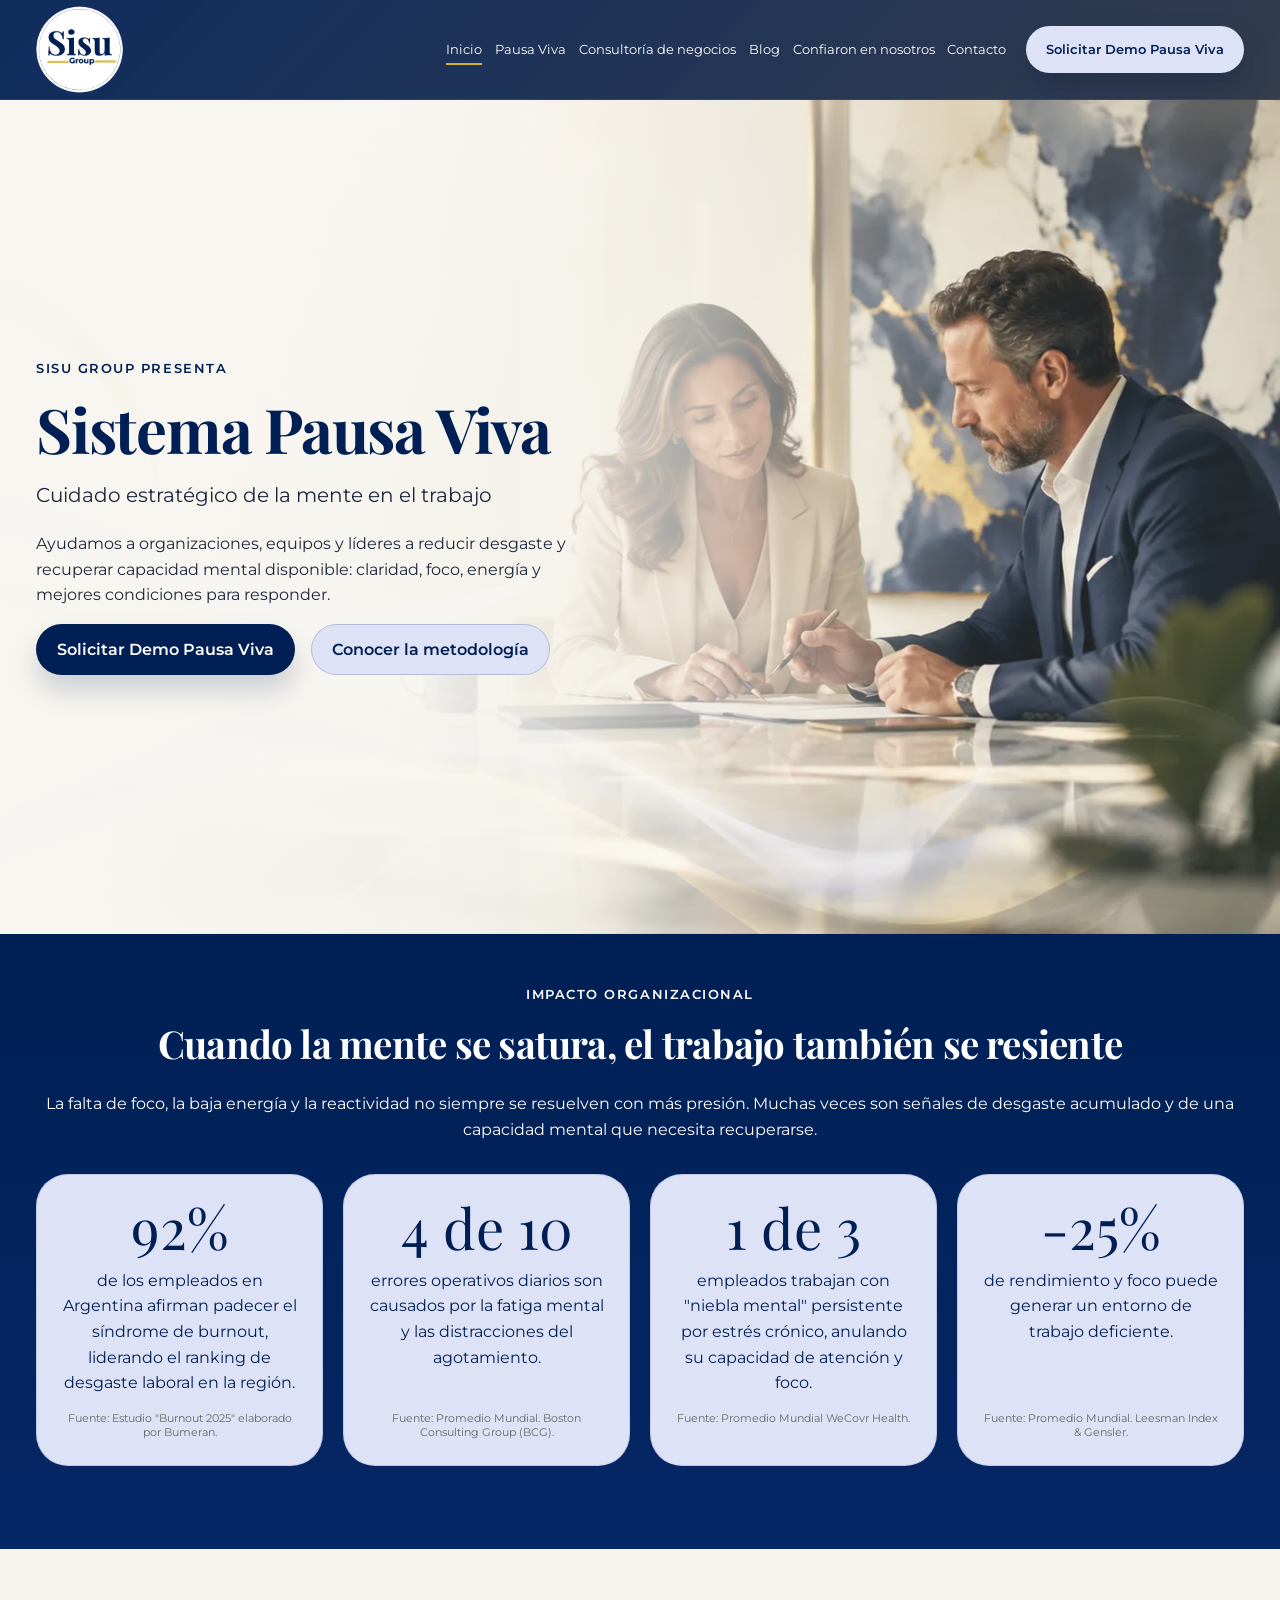
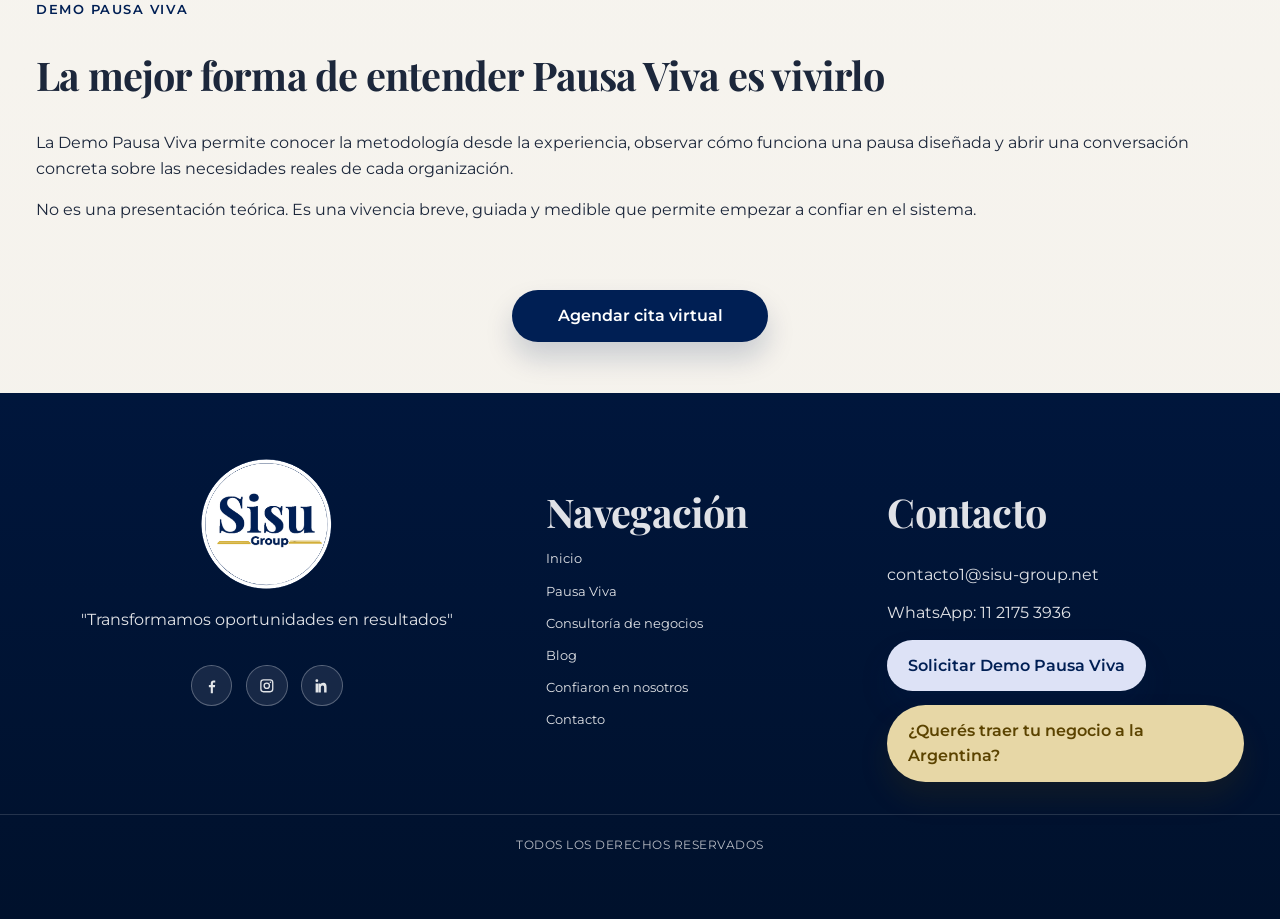
==== commit 1bd068ff: "main" ====
--- a/index.html
+++ b/index.html
@@ -15,7 +15,13 @@
   <meta property="og:image" content="assets/marca/Marca Pausa Viva.png">
   <link rel="stylesheet"
     href="https://fonts.googleapis.com/css2?family=Material+Symbols+Outlined:opsz,wght,FILL,GRAD@24,400,0,0">
-  <link rel="stylesheet" href="css/style7767.css?v=20260617-7">
+  <script>
+    window.__SISU_ASSET_REFRESH__ = (() => {
+      const refreshToken = new URLSearchParams(window.location.search).get("refresh");
+      return refreshToken ? "?refresh=" + encodeURIComponent(refreshToken) : "";
+    })();
+    document.write('<link rel="stylesheet" href="css/style7767.css' + window.__SISU_ASSET_REFRESH__ + '">');
+  </script>
 
   <!-- Google tag (gtag.js) -->
   <script async src="https://www.googletagmanager.com/gtag/js?id=G-DDJ8KM8WQQ"></script>
@@ -49,7 +55,6 @@
         <a href="blog.html">Blog</a>
         <a href="confiaronEnNosotros.html">Confiaron en nosotros</a>
         <a href="contacto.html">Contacto</a>
-        <button class="nav-cache-button" type="button" data-clear-site-cache>Actualizar sitio</button>
       </nav>
       <a class="button button-primary button-header" href="contacto.html#pausa-viva-contacto">Solicitar Demo Pausa
         Viva</a>
@@ -179,6 +184,9 @@
             Argentina?</a>
         </div>
       </div>
+      <div class="footer-legal">
+        <button class="footer-refresh-button" type="button" data-clear-site-cache>Todos los derechos reservados</button>
+      </div>
     </footer>
 
     <div class="modal-backdrop" data-scanner-modal hidden>
@@ -253,18 +261,18 @@
                   hidden>Esta solicitud vino del escáner mental</textarea>
               </label>
               <div class="form-actions">
-                <button class="button button-secondary" type="submit">Enviar resultado</button>
+                <button class="button button-secondary" type="submit">Quiero que me contacten</button>
               </div>
               <p class="form-feedback" data-form-feedback role="status" aria-live="polite"></p>
             </form>
-            <button class="button button-ghost scanner-back-button" type="button" data-scanner-back-result>Volver al
-              resultado</button>
           </section>
         </div>
       </div>
     </div>
 
-    <script src="js/main7767.js?v=20260617-2"></script>
+    <script>
+      document.write('<script src="js/main7767.js' + (window.__SISU_ASSET_REFRESH__ || '') + '"><\/script>');
+    </script>
 </body>
 
 </html>
--- a/css/style7767.css
+++ b/css/style7767.css
@@ -165,25 +165,9 @@
   white-space: nowrap;
 }
 
-.nav-cache-button {
-  min-height: 2.15rem;
-  padding: 0.45rem 0.9rem;
-  border: 1px solid rgba(255, 255, 255, 0.36);
-  border-radius: 999px;
-  background: rgba(255, 255, 255, 0.08);
-  color: inherit;
-  font-size: 0.76rem;
-  font-weight: 600;
-  line-height: 1;
-  white-space: nowrap;
-  cursor: pointer;
-  transition: transform 180ms ease, background 180ms ease, border-color 180ms ease;
-}
-
 .site-header .site-nav a,
 .site-header .brand,
-.site-header .menu-toggle,
-.site-header .nav-cache-button {
+.site-header .menu-toggle {
   color: var(--white);
 }
 
@@ -207,13 +191,6 @@
 .footer-nav a:hover::after,
 .footer-nav a:focus-visible::after {
   transform: scaleX(1);
-}
-
-.nav-cache-button:hover,
-.nav-cache-button:focus-visible {
-  transform: translateY(-1px);
-  background: rgba(255, 255, 255, 0.16);
-  border-color: rgba(255, 255, 255, 0.54);
 }
 
 .button,
@@ -2387,6 +2364,36 @@
   width: 1.1rem;
   height: 1.1rem;
   fill: currentColor;
+}
+
+.footer-legal {
+  display: flex;
+  justify-content: center;
+  margin-top: clamp(1.5rem, 3vw, 2rem);
+  padding-top: 1.25rem;
+  border-top: 1px solid rgba(255, 255, 255, 0.14);
+}
+
+.footer-refresh-button {
+  border: 0;
+  padding: 0;
+  background: transparent;
+  color: rgba(255, 255, 255, 0.72);
+  font-size: 0.78rem;
+  letter-spacing: 0.04em;
+  text-transform: uppercase;
+  cursor: pointer;
+  transition: color 180ms ease, opacity 180ms ease;
+}
+
+.footer-refresh-button:hover,
+.footer-refresh-button:focus-visible {
+  color: var(--white);
+}
+
+.footer-refresh-button:disabled {
+  cursor: progress;
+  opacity: 0.72;
 }
 
 .text-link {
@@ -3115,21 +3122,13 @@
     color: var(--navy);
   }
 
-  .site-header .nav-cache-button {
-    justify-self: start;
-    color: var(--navy);
-    background: rgba(221, 226, 246, 0.72);
-    border-color: rgba(0, 31, 84, 0.16);
-  }
-
   .site-nav.is-open {
     opacity: 1;
     pointer-events: auto;
     transform: translateY(0);
   }
 
-  .site-nav a,
-  .nav-cache-button {
+  .site-nav a {
     padding: 0.55rem 0;
   }
 
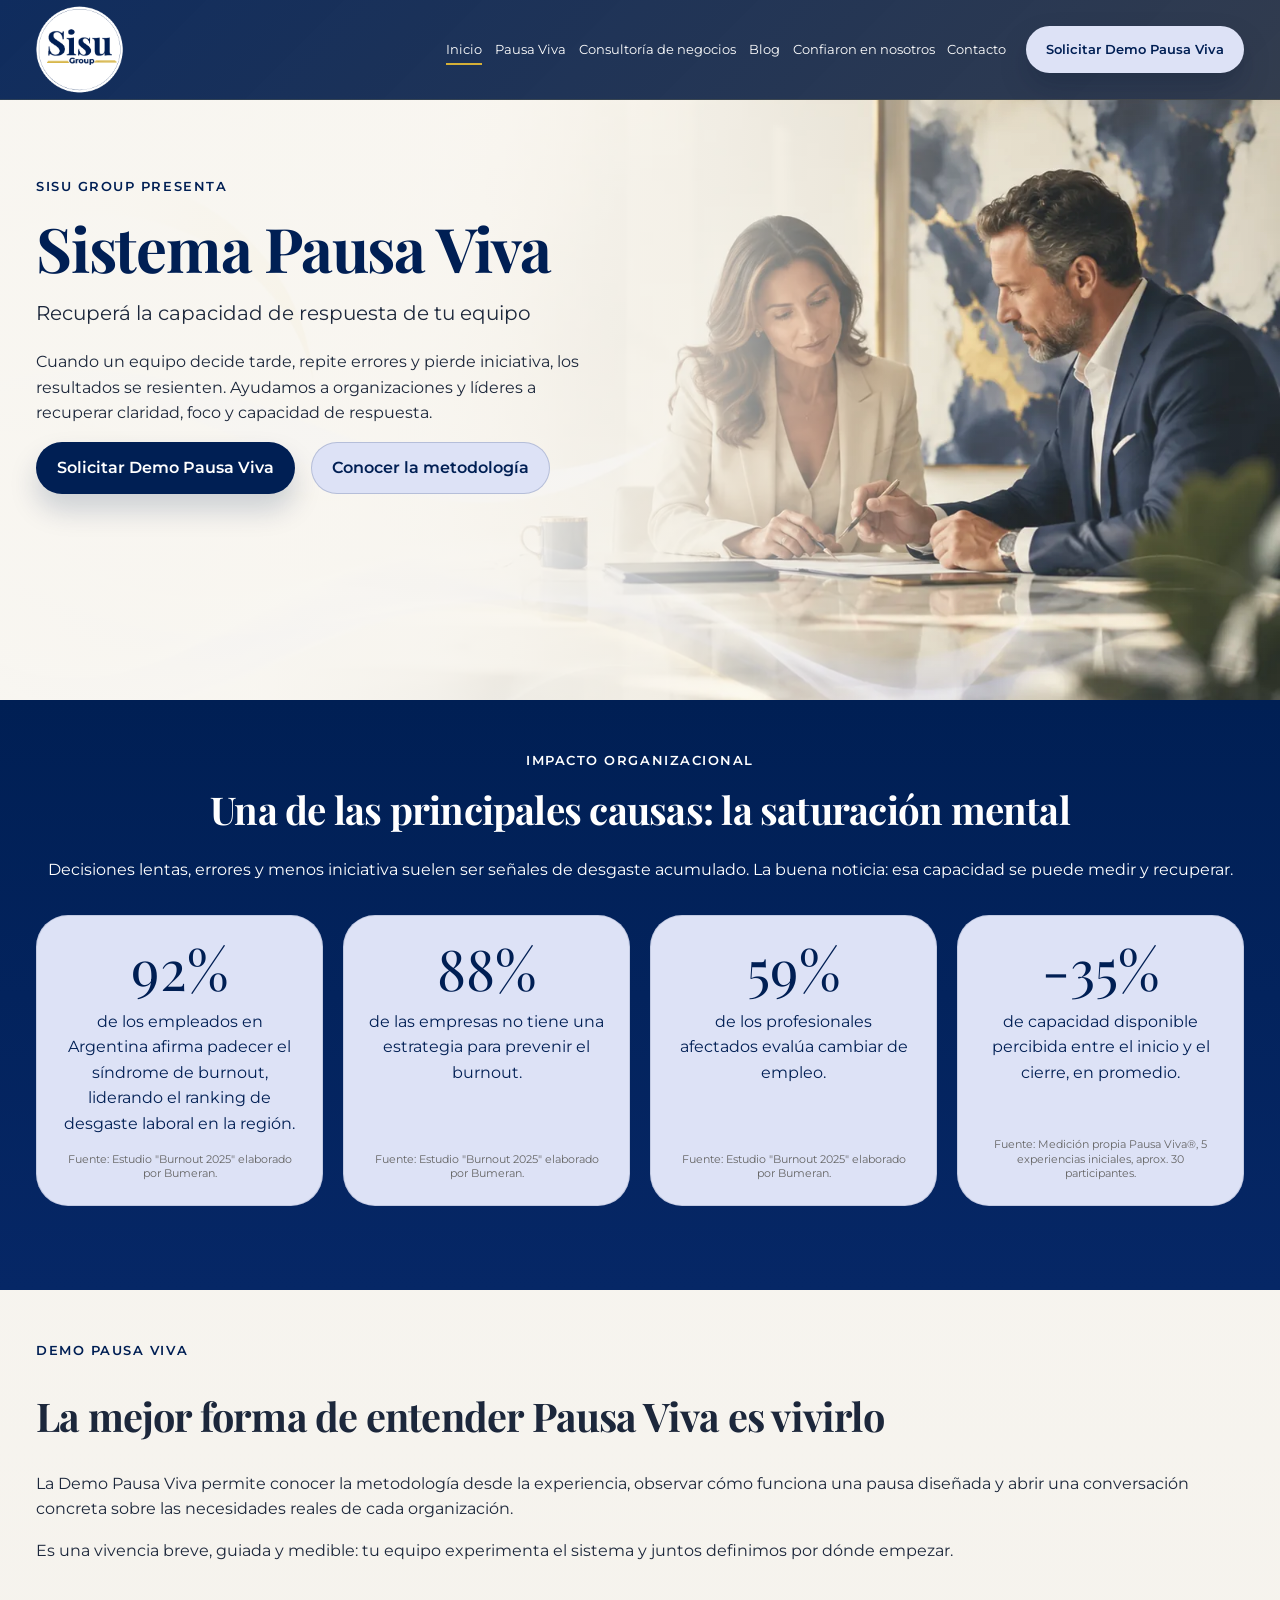
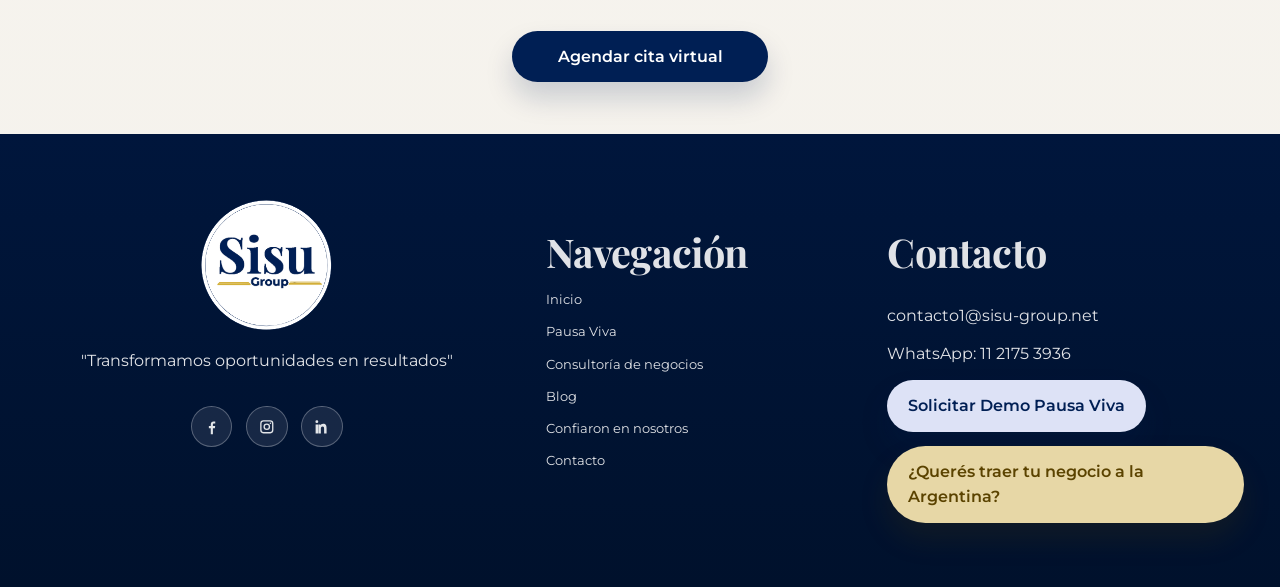
==== commit f0a34d39: "main" ====
--- a/index.html
+++ b/index.html
@@ -15,23 +15,7 @@
   <meta property="og:image" content="assets/marca/Marca Pausa Viva.png">
   <link rel="stylesheet"
     href="https://fonts.googleapis.com/css2?family=Material+Symbols+Outlined:opsz,wght,FILL,GRAD@24,400,0,0">
-  <script>
-    window.__SISU_ASSET_REFRESH__ = (() => {
-      const refreshToken = new URLSearchParams(window.location.search).get("refresh");
-      return refreshToken ? "?refresh=" + encodeURIComponent(refreshToken) : "";
-    })();
-    document.write('<link rel="stylesheet" href="css/style7767.css' + window.__SISU_ASSET_REFRESH__ + '">');
-  </script>
-
-  <!-- Google tag (gtag.js) -->
-  <script async src="https://www.googletagmanager.com/gtag/js?id=G-DDJ8KM8WQQ"></script>
-  <script>
-    window.dataLayer = window.dataLayer || [];
-    function gtag() { dataLayer.push(arguments); }
-    gtag('js', new Date());
-
-    gtag('config', 'G-DDJ8KM8WQQ');
-  </script>
+  <link rel="stylesheet" href="css/style3.css">
 </head>
 
 <body data-page="inicio">
@@ -39,8 +23,7 @@
   <header class="site-header" data-header>
     <div class="container header-shell">
       <a class="brand" href="index.html" aria-label="Ir a inicio Sisu Group">
-        <img class="brand-logo" src="assets/marca/Marca Consultora de negocios Sisu Group.png" alt="Logo Sisu Group"
-          width="259" height="264">
+        <img class="brand-logo" src="assets/marca/Marca Consultora de negocios Sisu Group.png" alt="Logo Sisu Group" width="259" height="264">
       </a>
       <button class="menu-toggle" type="button" aria-expanded="false" aria-controls="primary-nav" data-menu-toggle>
         <span></span>
@@ -56,8 +39,7 @@
         <a href="confiaronEnNosotros.html">Confiaron en nosotros</a>
         <a href="contacto.html">Contacto</a>
       </nav>
-      <a class="button button-primary button-header" href="contacto.html#pausa-viva-contacto">Solicitar Demo Pausa
-        Viva</a>
+      <a class="button button-primary button-header" href="contacto.html#pausa-viva-contacto">Solicitar Demo Pausa Viva</a>
     </div>
   </header>
 
@@ -67,13 +49,11 @@
         <div class="hero-copy reveal">
           <p class="eyebrow">Sisu Group presenta</p>
           <h1>Sistema Pausa Viva</h1>
-          <p class="hero-subtitle">Cuidado estratégico de la mente en el trabajo</p>
-          <p>Ayudamos a organizaciones, equipos y líderes a reducir desgaste y recuperar capacidad mental disponible:
-            claridad, foco, energía y mejores condiciones para responder.</p>
+          <p class="hero-subtitle">Recuperá la capacidad de respuesta de tu equipo</p>
+          <p>Cuando un equipo decide tarde, repite errores y pierde iniciativa, los resultados se resienten. Ayudamos a organizaciones y líderes a recuperar claridad, foco y capacidad de respuesta.</p>
           <div class="button-row">
             <a class="button button-primary" href="contacto.html#pausa-viva-contacto">Solicitar Demo Pausa Viva</a>
-            <a class="button button-secondary" style="background-color: #DDE2F6;" href="pausa-viva.html">Conocer la
-              metodología</a>
+            <a class="button button-secondary" style="background-color: #DDE2F6;" href="pausa-viva.html">Conocer la metodología</a>
           </div>
         </div>
       </div>
@@ -83,34 +63,31 @@
       <div class="container">
         <div class="section-heading reveal methodology-heading">
           <p class="eyebrow">Impacto organizacional</p>
-          <h2>Cuando la mente se satura, el trabajo también se resiente</h2>
+          <h2>Una de las principales causas: la saturación mental</h2>
           <br>
-          <p>La falta de foco, la baja energía y la reactividad no siempre se resuelven con más presión. Muchas veces
-            son señales de desgaste acumulado y de una capacidad mental que necesita recuperarse.</p>
+          <p>Decisiones lentas, errores y menos iniciativa suelen ser señales de desgaste acumulado. La buena noticia: esa capacidad se puede medir y recuperar.</p>
         </div>
         <div class="stats-grid">
           <article class="stat-card reveal">
             <p class="stat-value">92%</p>
-            <p>de los empleados en Argentina afirman padecer el síndrome de burnout, liderando el ranking de desgaste
+            <p>de los empleados en Argentina afirma padecer el síndrome de burnout, liderando el ranking de desgaste
               laboral en la región.</p>
             <span style="font-size: 0.666em; color: #666;">Fuente: Estudio "Burnout 2025" elaborado por Bumeran.</span>
           </article>
           <article class="stat-card reveal">
-            <p class="stat-value">4 de 10</p>
-            <p>errores operativos diarios son causados por la fatiga mental y las distracciones del agotamiento.</p>
-            <span style="font-size: 0.666em; color: #666;">Fuente: Promedio Mundial. Boston Consulting Group
-              (BCG).</span>
+            <p class="stat-value">88%</p>
+            <p>de las empresas no tiene una estrategia para prevenir el burnout.</p>
+            <span style="font-size: 0.666em; color: #666;">Fuente: Estudio "Burnout 2025" elaborado por Bumeran.</span>
           </article>
           <article class="stat-card reveal">
-            <p class="stat-value">1 de 3</p>
-            <p>empleados trabajan con "niebla mental" persistente por estrés crónico, anulando su capacidad de atención y
-              foco.</p>
-            <span style="font-size: 0.666em; color: #666;">Fuente: Promedio Mundial WeCovr Health.</span>
+            <p class="stat-value">59%</p>
+            <p>de los profesionales afectados evalúa cambiar de empleo.</p>
+            <span style="font-size: 0.666em; color: #666;">Fuente:  Estudio "Burnout 2025" elaborado por Bumeran.</span>
           </article>
           <article class="stat-card reveal">
-            <p class="stat-value">-25%</p>
-            <p>de rendimiento y foco puede generar un entorno de trabajo deficiente.</p>
-            <span style="font-size: 0.666em; color: #666;">Fuente: Promedio Mundial. Leesman Index &amp; Gensler.</span>
+            <p class="stat-value">-35%</p>
+            <p>de capacidad disponible percibida entre el inicio y el cierre, en promedio.</p>
+            <span style="font-size: 0.666em; color: #666;">Fuente: Medición propia Pausa Viva®, 5 experiencias iniciales, aprox. 30 participantes.</span>
           </article>
         </div>
         <div class="section-cta reveal">
@@ -125,8 +102,7 @@
           <h2>La mejor forma de entender Pausa Viva es vivirlo</h2>
           <p>La Demo Pausa Viva permite conocer la metodología desde la experiencia, observar cómo funciona una pausa
             diseñada y abrir una conversación concreta sobre las necesidades reales de cada organización.</p>
-          <p>No es una presentación teórica. Es una vivencia breve, guiada y medible que permite empezar a confiar en el
-            sistema.</p>
+          <p>Es una vivencia breve, guiada y medible: tu equipo experimenta el sistema y juntos definimos por dónde empezar.</p>
         </div>
         <div class="button-stack demo-cta-stack">
           <a class="button button-primary" href="#demo-pausa-viva" data-demo-trigger>Agendar cita virtual</a>
@@ -137,8 +113,7 @@
     <footer class="site-footer">
       <div class="container footer-grid">
         <div>
-          <img class="footer-logo" src="assets/marca/Marca Consultora de negocios Sisu Group.png" alt="Logo Sisu Group"
-            width="259" height="264" loading="lazy" decoding="async">
+          <img class="footer-logo" src="assets/marca/Marca Consultora de negocios Sisu Group.png" alt="Logo Sisu Group" width="259" height="264" loading="lazy" decoding="async">
           <p>"Transformamos oportunidades en resultados"</p>
           <div class="footer-social" aria-label="Redes sociales">
             <a href="https://www.facebook.com/share/1GhPGk43Yi/" target="_blank" rel="noopener noreferrer"
@@ -155,13 +130,13 @@
                   d="M7.5 3h9A4.5 4.5 0 0 1 21 7.5v9a4.5 4.5 0 0 1-4.5 4.5h-9A4.5 4.5 0 0 1 3 16.5v-9A4.5 4.5 0 0 1 7.5 3Zm0 1.8A2.7 2.7 0 0 0 4.8 7.5v9a2.7 2.7 0 0 0 2.7 2.7h9a2.7 2.7 0 0 0 2.7-2.7v-9a2.7 2.7 0 0 0-2.7-2.7h-9Zm9.45 1.35a1.05 1.05 0 1 1 0 2.1 1.05 1.05 0 0 1 0-2.1ZM12 7.5A4.5 4.5 0 1 1 7.5 12 4.5 4.5 0 0 1 12 7.5Zm0 1.8A2.7 2.7 0 1 0 14.7 12 2.7 2.7 0 0 0 12 9.3Z" />
               </svg>
             </a>
-            <a href="https://www.linkedin.com/company/sisu-groupargentina/?viewAsMember=true" target="_blank" rel="noopener noreferrer"
-              aria-label="LinkedIn de Sisu Group">
-              <svg viewBox="0 0 24 24" aria-hidden="true">
-                <path
-                  d="M6.94 8.98H3.56V21h3.38V8.98ZM5.25 3a1.96 1.96 0 1 0 0 3.92A1.96 1.96 0 0 0 5.25 3Zm5.33 5.98H7.34V21h3.38v-6.3c0-1.66.31-3.27 2.37-3.27 2.03 0 2.06 1.9 2.06 3.38V21h3.38v-7.02c0-3.45-.74-6.1-4.77-6.1-1.94 0-3.24 1.06-3.77 2.07h-.05V8.98Z" />
-              </svg>
-            </a>
+            <a href="https://www.linkedin.com/company/sisu-groupargentina" target="_blank" rel="noopener noreferrer"
+  aria-label="LinkedIn de Sisu Group">
+  <svg viewBox="0 0 24 24" aria-hidden="true">
+    <path
+      d="M6.94 8.98H3.56V21h3.38V8.98ZM5.25 3a1.96 1.96 0 1 0 0 3.92A1.96 1.96 0 0 0 5.25 3Zm5.33 5.98H7.34V21h3.38v-6.3c0-1.66.31-3.27 2.37-3.27 2.03 0 2.06 1.9 2.06 3.38V21h3.38v-7.02c0-3.45-.74-6.1-4.77-6.1-1.94 0-3.24 1.06-3.77 2.07h-.05V8.98Z" />
+  </svg>
+</a>
           </div>
         </div>
         <div>
@@ -184,95 +159,11 @@
             Argentina?</a>
         </div>
       </div>
-      <div class="footer-legal">
-        <button class="footer-refresh-button" type="button" data-clear-site-cache>Todos los derechos reservados</button>
-      </div>
     </footer>
 
-    <div class="modal-backdrop" data-scanner-modal hidden>
-      <div class="scanner-modal" role="dialog" aria-modal="true" aria-labelledby="scanner-title"
-        aria-describedby="scanner-description" tabindex="-1" data-modal-panel>
-        <button class="modal-close" type="button" aria-label="Cerrar" data-modal-close>&times;</button>
-        <div class="scanner-arc scanner-arc-top" aria-hidden="true"></div>
-        <div class="scanner-arc scanner-arc-bottom-lavender" aria-hidden="true"></div>
-        <div class="scanner-arc scanner-arc-bottom-gold" aria-hidden="true"></div>
-        <div class="scanner-flow" data-scanner-app>
-          <section class="scanner-screen" data-scanner-screen="intro">
-            <p class="scanner-brand">Sistema Pausa Viva · Sisu Group</p>
-            <p class="eyebrow">Escáner de carga mental organizacional</p>
-            <h2 id="scanner-title">Escáner de Carga Mental Organizacional</h2>
-            <p id="scanner-description">Un autodiagnóstico breve para detectar señales de saturación mental, pérdida de
-              foco y desgaste operativo en equipos y líderes.</p>
-            <div class="scanner-badges" aria-label="Características del escáner">
-              <span>6 preguntas</span>
-              <span>2 minutos</span>
-              <span>Resultado inmediato</span>
-            </div>
-            <button class="button button-primary scanner-start" type="button" data-scanner-start>Comenzar
-              diagnóstico</button>
-            <p class="scanner-note">El arte de pausar para avanzar.</p>
-          </section>
-          <section class="scanner-screen" data-scanner-screen="quiz" hidden>
-            <p class="scanner-brand">Sistema Pausa Viva · Sisu Group</p>
-            <p class="scanner-step" data-scanner-step></p>
-            <span class="scanner-progress"><span data-scanner-progress-bar></span></span>
-            <div class="scanner-question-card">
-              <div class="scanner-preview-index" data-scanner-index></div>
-              <p data-scanner-question></p>
-            </div>
-            <div class="scanner-options" data-scanner-options></div>
-          </section>
-          <section class="scanner-screen" data-scanner-screen="result" hidden>
-            <p class="scanner-brand">Sistema Pausa Viva · Sisu Group</p>
-            <h2>Tu resultado</h2>
-            <div class="scanner-result-badge" data-scanner-range></div>
-            <div class="scanner-result-card">
-              <p class="scanner-result-zone" data-scanner-zone></p>
-              <h3 data-scanner-result-title></h3>
-              <p data-scanner-result-copy></p>
-              <p class="scanner-recommendation"><strong>Recomendación:</strong> <span
-                  data-scanner-result-recommendation></span></p>
-            </div>
-            <div class="scanner-result-actions">
-              <a class="button button-primary scanner-result-link" href="#" data-scanner-result-link></a>
-            </div>
-          </section>
-          <section class="scanner-screen" data-scanner-screen="lead" hidden>
-            <p class="scanner-brand">Sistema Pausa Viva · Sisu Group</p>
-            <p class="eyebrow">Dejanos tus datos</p>
-            <h3>Te ayudamos a resolverlo</h3>
-            <form class="contact-form scanner-form" data-mail-form data-form-context="scanner" novalidate>
-              <input type="hidden" name="zona" data-scanner-zone-input required>
-              <label>
-                Nombre
-                <input type="text" name="nombre" required>
-              </label>
-              <label>
-                Email
-                <input type="email" name="email" required>
-              </label>
-              <label>
-                Teléfono
-                <input type="tel" name="telefono" required>
-              </label>
-              <label>
-                <span class="sr-only">Mensaje</span>
-                <textarea name="mensaje" rows="3" readonly required
-                  hidden>Esta solicitud vino del escáner mental</textarea>
-              </label>
-              <div class="form-actions">
-                <button class="button button-secondary" type="submit">Quiero que me contacten</button>
-              </div>
-              <p class="form-feedback" data-form-feedback role="status" aria-live="polite"></p>
-            </form>
-          </section>
-        </div>
-      </div>
-    </div>
+    <div class="modal-backdrop" data-scanner-modal hidden></div>
 
-    <script>
-      document.write('<script src="js/main7767.js' + (window.__SISU_ASSET_REFRESH__ || '') + '"><\/script>');
-    </script>
+    <script src="js/main3.js"></script>
 </body>
 
 </html>
--- a/css/style3.css
+++ b/css/style3.css
@@ -0,0 +1,4201 @@
+@font-face {
+  font-family: "Playfair Display";
+  src: url("../assets/fonts/Playfair_Display/static/PlayfairDisplay-Regular.ttf") format("truetype");
+  font-weight: 400;
+  font-style: normal;
+  font-display: swap;
+}
+
+@font-face {
+  font-family: "Playfair Display";
+  src: url("../assets/fonts/Playfair_Display/static/PlayfairDisplay-Bold.ttf") format("truetype");
+  font-weight: 700;
+  font-style: normal;
+  font-display: swap;
+}
+
+@font-face {
+  font-family: "Montserrat";
+  src: url("../assets/fonts/Montserrat,Playfair_Display/Montserrat/static/Montserrat-Regular.ttf") format("truetype");
+  font-weight: 400;
+  font-style: normal;
+  font-display: swap;
+}
+
+@font-face {
+  font-family: "Montserrat";
+  src: url("../assets/fonts/Montserrat,Playfair_Display/Montserrat/static/Montserrat-SemiBold.ttf") format("truetype");
+  font-weight: 600;
+  font-style: normal;
+  font-display: swap;
+}
+
+:root {
+  --navy: #001f54;
+  --gold: #d4af37;
+  --ivory: #f8f6f1;
+  --lavender: #dde2f6;
+  --lavender-strong: #ced6fb;
+  --graphite: #1c273b;
+  --white: #ffffff;
+  --border: rgba(0, 31, 84, 0.12);
+  --shadow: 0 24px 60px rgba(0, 31, 84, 0.12);
+  --radius-lg: 32px;
+  --radius-md: 20px;
+  --radius-sm: 14px;
+  --container: min(1280px, calc(100vw - 4.5rem));
+  --space-xs: clamp(0.75rem, 1vw, 1rem);
+  --space-sm: clamp(1rem, 1.5vw, 1.25rem);
+  --space-md: clamp(1.5rem, 2vw, 2rem);
+  --space-lg: clamp(2rem, 4vw, 4rem);
+  --space-xl: clamp(3rem, 6vw, 6rem);
+}
+
+*,
+*::before,
+*::after {
+  box-sizing: border-box;
+}
+
+html {
+  scroll-behavior: smooth;
+}
+
+body {
+  margin: 0;
+  font-family: "Montserrat", Arial, Helvetica, sans-serif;
+  background: linear-gradient(180deg, #fcfbf7 0%, var(--ivory) 32%, #f4f1eb 100%);
+  color: var(--graphite);
+  line-height: 1.6;
+}
+
+img {
+  display: block;
+  max-width: 100%;
+}
+
+a {
+  color: inherit;
+  text-decoration: none;
+}
+
+button,
+input,
+select,
+textarea {
+  font: inherit;
+}
+
+.container {
+  width: var(--container);
+  margin: 0 auto;
+}
+
+.skip-link,
+.sr-only {
+  position: absolute;
+  width: 1px;
+  height: 1px;
+  overflow: hidden;
+  clip: rect(0, 0, 0, 0);
+  white-space: nowrap;
+}
+
+.skip-link:focus {
+  clip: auto;
+  width: auto;
+  height: auto;
+  padding: 0.75rem 1rem;
+  top: 1rem;
+  left: 1rem;
+  background: var(--navy);
+  color: var(--white);
+  z-index: 1000;
+}
+
+.site-header {
+  position: sticky;
+  top: 0;
+  z-index: 50;
+  backdrop-filter: blur(16px);
+  background: linear-gradient(135deg, rgba(0, 31, 84, 0.94), rgba(28, 39, 59, 0.9));
+  border-bottom: 1px solid rgba(212, 175, 55, 0.14);
+  transition: border-color 180ms ease, box-shadow 180ms ease, background 180ms ease;
+}
+
+.site-header.is-scrolled {
+  border-color: rgba(212, 175, 55, 0.2);
+  box-shadow: 0 14px 34px rgba(0, 17, 44, 0.28);
+}
+
+.header-shell {
+  display: grid;
+  grid-template-columns: 88px 1fr auto;
+  align-items: center;
+  gap: 1.2rem;
+  min-height: 3.7rem;
+  padding: 0.3rem 0;
+}
+
+.brand-logo {
+  width: min(88px, 100%);
+  height: auto;
+}
+
+.footer-logo {
+  width: min(132px, 100%);
+  height: auto;
+}
+
+.site-nav {
+  display: flex;
+  justify-content: flex-end;
+  justify-self: end;
+  gap: 0.8rem;
+  flex-wrap: nowrap;
+  align-items: center;
+}
+
+.site-nav a,
+.footer-nav a {
+  position: relative;
+  font-size: 0.79rem;
+  white-space: nowrap;
+}
+
+.site-header .site-nav a,
+.site-header .brand,
+.site-header .menu-toggle {
+  color: var(--white);
+}
+
+.site-nav a::after,
+.footer-nav a::after {
+  content: "";
+  position: absolute;
+  left: 0;
+  bottom: -0.3rem;
+  width: 100%;
+  height: 2px;
+  transform: scaleX(0);
+  transform-origin: left;
+  background: var(--gold);
+  transition: transform 180ms ease;
+}
+
+.site-nav a:hover::after,
+.site-nav a:focus-visible::after,
+.site-nav a[aria-current="page"]::after,
+.footer-nav a:hover::after,
+.footer-nav a:focus-visible::after {
+  transform: scaleX(1);
+}
+
+.button,
+.button:visited {
+  display: inline-flex;
+  align-items: center;
+  justify-content: center;
+  gap: 0.5rem;
+  min-height: 3rem;
+  padding: 0.75rem 1.25rem;
+  border-radius: 999px;
+  border: 1px solid transparent;
+  font-weight: 600;
+  transition: transform 180ms ease, box-shadow 180ms ease, background 180ms ease, color 180ms ease, border-color 180ms ease;
+  cursor: pointer;
+}
+
+.button:hover,
+.button:focus-visible {
+  transform: translateY(-1px);
+}
+
+.button-primary {
+  background: var(--navy);
+  color: var(--white);
+  box-shadow: 0 16px 28px rgba(0, 31, 84, 0.18);
+}
+
+.button-header {
+  min-height: 2.65rem;
+  padding-inline: 1.2rem;
+  white-space: nowrap;
+  font-size: 0.82rem;
+  box-shadow: 0 12px 20px rgba(0, 31, 84, 0.14);
+  background: #DDE2F6;
+  color: var(--navy);
+  box-shadow: 0 14px 28px rgba(0, 17, 44, 0.22);
+}
+
+.button-secondary {
+  background: transparent;
+  color: var(--navy);
+  border-color: rgba(0, 31, 84, 0.18);
+}
+
+.button-light {
+  color: var(--white);
+  border-color: rgba(255, 255, 255, 0.32);
+}
+
+.button-ghost {
+  background: rgba(255, 255, 255, 0.65);
+  color: var(--navy);
+  border-color: rgba(0, 31, 84, 0.1);
+}
+
+.button-row,
+.button-stack {
+  display: flex;
+  flex-wrap: wrap;
+  gap: 1rem;
+}
+
+.button-stack {
+  flex-direction: column;
+}
+
+.align-start {
+  align-items: flex-start;
+}
+
+.menu-toggle {
+  display: none;
+  width: 3rem;
+  height: 3rem;
+  border-radius: 50%;
+  border: 1px solid var(--border);
+  background: rgba(255, 255, 255, 0.8);
+  align-items: center;
+  justify-content: center;
+  flex-direction: column;
+  gap: 0.25rem;
+}
+
+.menu-toggle span:not(.sr-only) {
+  width: 1.1rem;
+  height: 2px;
+  background: var(--white);
+}
+
+.hero {
+  padding: var(--space-xl) 0 var(--space-lg);
+}
+
+body[data-page="pausa-viva"] .hero.hero-inner {
+  padding-top: 0;
+}
+
+.hero-home {
+  background:
+    linear-gradient(90deg, rgba(248, 246, 241, 0.97) 0%, rgba(248, 246, 241, 0.92) 34%, rgba(248, 246, 241, 0.62) 56%, rgba(248, 246, 241, 0.12) 76%),
+    url("../assets/img/Background Main.webp");
+  background-repeat: no-repeat;
+  background-position: center right;
+  background-size: cover;
+  height: 600px;
+}
+
+.hero-grid,
+.split-callout,
+.institutional-grid,
+.two-column,
+.form-layout,
+.contact-grid {
+  display: grid;
+  gap: var(--space-lg);
+}
+
+.hero-grid,
+.institutional-grid,
+.two-column,
+.form-layout {
+  grid-template-columns: repeat(2, minmax(0, 1fr));
+}
+
+.hero-grid {
+  grid-template-columns: minmax(22rem, 1fr) minmax(0, 1.05fr);
+  align-items: start;
+  min-height: auto;
+}
+
+.contact-grid {
+  grid-template-columns: repeat(2, minmax(0, 1fr));
+}
+
+.hero-copy h1,
+.section-heading h2,
+.cta-band h2,
+.contact-card h2,
+.callout-card h3,
+.blog-card h2,
+.blog-card h3 {
+  margin: 0 0 1rem;
+  color: var(--navy);
+}
+
+.hero-copy {
+  max-width: 38rem;
+  position: relative;
+  z-index: 1;
+}
+
+h1,
+h2,
+.quote-block,
+.quote-inline {
+  font-family: "Playfair Display", Georgia, "Times New Roman", serif;
+  line-height: 1.1;
+  letter-spacing: -0.02em;
+}
+
+h1 {
+  font-size: clamp(2.3rem, 4.8vw, 4rem);
+}
+
+h2 {
+  font-size: clamp(1.65rem, 3.1vw, 2.55rem);
+}
+
+h3 {
+  margin: 0 0 0.65rem;
+  color: var(--navy);
+  font-size: 1.15rem;
+}
+
+p {
+  margin: 0 0 1rem;
+}
+
+.eyebrow,
+.mini-label,
+.tag {
+  margin: 0 0 1rem;
+  color: var(--navy);
+  font-size: 0.8rem;
+  font-weight: 600;
+  letter-spacing: 0.12em;
+  text-transform: uppercase;
+}
+
+.hero-subtitle {
+  font-size: 1.25rem;
+  color: var(--graphite);
+  margin-bottom: 1.25rem;
+}
+
+.hero-visual {
+  position: relative;
+  min-height: 24rem;
+  display: flex;
+  align-items: center;
+  justify-content: flex-end;
+}
+
+.hero-visual-logo {
+  justify-content: flex-start;
+  min-height: clamp(18rem, 36vw, 28rem);
+}
+
+.hero-card,
+.callout-card,
+.pillar-card,
+.stat-card,
+.blog-card,
+.contact-card,
+.mini-card,
+.signal-card,
+.trajectory-panel {
+  position: relative;
+  background: rgba(255, 255, 255, 0.72);
+  border: 1px solid rgba(0, 31, 84, 0.09);
+  border-radius: var(--radius-lg);
+  box-shadow: var(--shadow);
+}
+
+.hero-card {
+  width: min(34rem, 100%);
+  padding: clamp(1.5rem, 4vw, 2.5rem);
+  background: linear-gradient(145deg, rgba(255, 255, 255, 0.88), rgba(221, 226, 246, 0.85));
+}
+
+.hero-card-centered {
+  text-align: center;
+}
+
+.hero-main-logo {
+  max-width: 17rem;
+  margin-bottom: 1.5rem;
+}
+
+.hero-main-logo-large {
+  width: min(100%, 34rem);
+  max-width: 34rem;
+  margin: 0;
+  opacity: 0.94;
+  filter: drop-shadow(0 18px 36px rgba(0, 31, 84, 0.08));
+}
+
+.hero-copy-right {
+  max-width: 40rem;
+  justify-self: end;
+  margin-top: clamp(3rem, 7vw, 6rem);
+}
+
+body[data-page="pausa-viva"] .hero-inner {
+  overflow: hidden;
+}
+
+body[data-page="pausa-viva"] .hero-grid {
+  position: relative;
+  gap: clamp(1.25rem, 3vw, 3rem) clamp(1.75rem, 4vw, 4.5rem);
+}
+
+.hero-support {
+  grid-column: 1;
+  margin-top: clamp(-1.5rem, -1vw, -0.5rem);
+  padding-top: 0;
+  border-top: 0;
+}
+
+.hero-quote-grid {
+  grid-template-columns: 1fr;
+  gap: 1rem;
+}
+
+.hero-support .quote-pair {
+  padding: 0.85rem 1rem;
+  border-radius: 1.5rem;
+  background: linear-gradient(180deg, rgba(255, 255, 255, 0.52), rgba(255, 255, 255, 0.24));
+  border: 1px solid rgba(0, 31, 84, 0.05);
+}
+
+body[data-page="pausa-viva"] .hero-support .book-quote {
+  font-size: clamp(1.2rem, 1.85vw, 1.65rem);
+}
+
+body[data-page="pausa-viva"] .pausa-viva-hero {
+  position: relative;
+  display: flex;
+  align-items: center;
+  min-height: calc(100vh - 4.15rem);
+  background:
+    radial-gradient(circle at 14% 22%, rgba(212, 175, 55, 0.28), transparent 30%),
+    radial-gradient(circle at 82% 30%, rgba(0, 31, 84, 0.1), transparent 34%),
+    linear-gradient(135deg, #fdfaf2 0%, #f8f6f1 48%, #fffdf8 100%);
+}
+
+body[data-page="pausa-viva"] .pausa-viva-hero::before {
+  content: "";
+  position: absolute;
+  inset: 1.4rem;
+  border: 1px solid rgba(212, 175, 55, 0.22);
+  border-radius: 2.25rem;
+  pointer-events: none;
+  box-shadow: inset 0 0 0 1px rgba(255, 255, 255, 0.44);
+}
+
+body[data-page="pausa-viva"] .hero-orb {
+  position: absolute;
+  border-radius: 50%;
+  pointer-events: none;
+  filter: blur(0);
+}
+
+body[data-page="pausa-viva"] .hero-orb-one {
+  width: min(28rem, 42vw);
+  height: min(28rem, 42vw);
+  top: 5%;
+  left: -6%;
+  background: radial-gradient(circle, rgba(212, 175, 55, 0.24), rgba(212, 175, 55, 0));
+}
+
+body[data-page="pausa-viva"] .hero-orb-two {
+  width: min(34rem, 48vw);
+  height: min(34rem, 48vw);
+  right: -8%;
+  bottom: -12%;
+  background: radial-gradient(circle, rgba(248, 246, 241, 0.92), rgba(221, 226, 246, 0));
+}
+
+body[data-page="pausa-viva"] .pausa-viva-grid {
+  position: relative;
+  z-index: 1;
+  grid-template-columns: minmax(0, 1.02fr) minmax(0, 0.98fr);
+  align-items: center;
+  row-gap: 2.5rem;
+}
+
+body[data-page="pausa-viva"] .pausa-viva-system {
+  justify-content: center;
+  min-height: clamp(24rem, 44vw, 34rem);
+}
+
+body[data-page="pausa-viva"] .system-card {
+  position: relative;
+  display: flex;
+  align-items: center;
+  justify-content: center;
+  width: min(34rem, 92vw);
+  min-height: clamp(22rem, 34vw, 28rem);
+  border-radius: 2.5rem;
+  background: transparent;
+  border: 0;
+  box-shadow: none;
+  backdrop-filter: none;
+  isolation: isolate;
+}
+
+body[data-page="pausa-viva"] .system-card::before {
+  content: none;
+}
+
+body[data-page="pausa-viva"] .system-card::after {
+  content: "";
+  position: absolute;
+  inset: auto 16% 14% auto;
+  width: 8.5rem;
+  height: 8.5rem;
+  border-radius: 50%;
+  background: radial-gradient(circle, rgba(212, 175, 55, 0.14), rgba(212, 175, 55, 0));
+  pointer-events: none;
+}
+
+body[data-page="pausa-viva"] .pausa-viva-system .hero-main-logo-large {
+  position: relative;
+  z-index: 2;
+  width: min(92%, 34rem);
+  max-width: 34rem;
+  height: auto;
+  max-height: min(78vh, 26rem);
+  object-fit: contain;
+  object-position: center;
+  opacity: 1;
+  filter: drop-shadow(0 20px 32px rgba(0, 31, 84, 0.14));
+}
+
+body[data-page="pausa-viva"] .pulse-ring {
+  position: absolute;
+  inset: 50% auto auto 50%;
+  border-radius: 999px;
+  border: 1px solid rgba(212, 175, 55, 0.5);
+  transform: translate(-50%, -50%);
+  animation: pausa-viva-breathe 5.5s ease-in-out infinite;
+}
+
+body[data-page="pausa-viva"] .ring-one {
+  width: 76%;
+  height: 76%;
+}
+
+body[data-page="pausa-viva"] .ring-two {
+  width: 96%;
+  height: 96%;
+  border-color: rgba(0, 31, 84, 0.16);
+  animation-delay: 1.2s;
+}
+
+body[data-page="pausa-viva"] .ring-three {
+  width: 112%;
+  height: 112%;
+  border-color: rgba(212, 175, 55, 0.18);
+  animation-delay: 2.1s;
+  animation-duration: 6.6s;
+}
+
+@keyframes pausa-viva-breathe {
+  0%,
+  100% {
+    transform: translate(-50%, -50%) scale(0.96);
+    opacity: 0.55;
+  }
+
+  50% {
+    transform: translate(-50%, -50%) scale(1.04);
+    opacity: 1;
+  }
+}
+
+body[data-page="pausa-viva"] .pausa-viva-hero .hero-copy-right {
+  max-width: 42rem;
+  margin-top: 0;
+}
+
+body[data-page="pausa-viva"] .pausa-viva-hero .hero-copy h1 {
+  max-width: 46rem;
+  margin-bottom: 1.1rem;
+  letter-spacing: -0.045em;
+  line-height: 0.95;
+}
+
+body[data-page="pausa-viva"] .hero-kicker {
+  margin: 0 0 0.8rem;
+  color: var(--navy);
+  font-size: clamp(1rem, 1.6vw, 1.12rem);
+  font-weight: 700;
+  line-height: 1.35;
+}
+
+body[data-page="pausa-viva"] .hero-lead {
+  max-width: 40rem;
+  font-size: clamp(1.05rem, 1.4vw, 1.22rem);
+  line-height: 1.7;
+  color: rgba(28, 39, 59, 0.86);
+  margin-bottom: 1.55rem;
+}
+
+body[data-page="pausa-viva"] .pausa-viva-hero .button-row {
+  align-items: center;
+  gap: 0.9rem;
+  margin-top: 0;
+}
+
+body[data-page="pausa-viva"] .pausa-viva-hero .hero-support {
+  grid-column: 1 / -1;
+  margin-top: 0;
+}
+
+body[data-page="pausa-viva"] .pausa-viva-hero .button-diagnostic {
+  background: #d4af37;
+  color: var(--navy);
+  border-color: #c39f2e;
+  box-shadow: 0 16px 28px rgba(154, 116, 17, 0.22);
+}
+
+body[data-page="pausa-viva"] .pausa-viva-hero .button-diagnostic:hover,
+body[data-page="pausa-viva"] .pausa-viva-hero .button-diagnostic:focus-visible {
+  background: #e0bb49;
+  border-color: #d4af37;
+  color: var(--navy);
+  box-shadow: 0 18px 34px rgba(154, 116, 17, 0.28);
+}
+
+body[data-page="pausa-viva"] .pausa-viva-hero .hero-quote-grid {
+  grid-template-columns: repeat(2, minmax(0, 1fr));
+  gap: 1rem;
+}
+
+body[data-page="pausa-viva"] .pausa-viva-hero .quote-pair {
+  padding: 1.2rem 1.25rem;
+  border-radius: 1.5rem;
+  background: rgba(255, 251, 245, 0.78);
+  border: 1px solid rgba(212, 175, 55, 0.14);
+  border-left: 3px solid rgba(212, 175, 55, 0.85);
+  box-shadow: 0 18px 44px rgba(0, 31, 84, 0.06);
+  backdrop-filter: blur(14px);
+}
+
+body[data-page="pausa-viva"] .pausa-viva-hero .book-quote {
+  padding-bottom: 0;
+  border-bottom: 0;
+  font-size: clamp(1.08rem, 1.7vw, 1.45rem);
+  line-height: 1.28;
+}
+
+body[data-page="pausa-viva"] .hero-copy {
+  position: relative;
+  z-index: 1;
+}
+
+body[data-page="pausa-viva"] .hero-visual {
+  z-index: 0;
+}
+
+body[data-page="pausa-viva"] .section-soft {
+  background: linear-gradient(180deg, rgba(248, 246, 241, 0.94), rgba(255, 252, 247, 0.78));
+}
+
+body[data-page="pausa-viva"] .section-results {
+  background:
+    radial-gradient(circle at top left, rgba(244, 235, 205, 0.34), transparent 34%),
+    linear-gradient(180deg, rgba(255, 252, 247, 0.76), rgba(248, 246, 241, 0.96) 36%, rgba(255, 250, 242, 0.92) 100%);
+}
+
+body[data-page="pausa-viva"] .section-results::before {
+  background: radial-gradient(circle, rgba(212, 175, 55, 0.18), rgba(212, 175, 55, 0));
+}
+
+body[data-page="pausa-viva"] .problem-item,
+body[data-page="pausa-viva"] .problem-solution,
+body[data-page="pausa-viva"] .pillar-card,
+body[data-page="pausa-viva"] .result-card,
+body[data-page="pausa-viva"] .callout-card {
+  border-color: rgba(212, 175, 55, 0.14);
+}
+
+body[data-page="pausa-viva"] .problem-item,
+body[data-page="pausa-viva"] .pillar-card,
+body[data-page="pausa-viva"] .result-card,
+body[data-page="pausa-viva"] .callout-card {
+  background:
+    linear-gradient(180deg, rgba(255, 252, 247, 0.95), rgba(255, 255, 255, 0.82));
+}
+
+body[data-page="pausa-viva"] .problem-item-number,
+body[data-page="pausa-viva"] .result-card-badge,
+body[data-page="pausa-viva"] .pillar-icon {
+  border-color: rgba(212, 175, 55, 0.5);
+  background: linear-gradient(135deg, rgba(248, 246, 241, 0.92), rgba(244, 235, 205, 0.72));
+}
+
+body[data-page="pausa-viva"] .result-card::before {
+  background: linear-gradient(90deg, rgba(212, 175, 55, 0.95), rgba(212, 175, 55, 0.22), transparent);
+}
+
+body[data-page="pausa-viva"] .problem-solution {
+  background: #e3b63b;
+}
+
+body[data-page="pausa-viva"] .section-benefits {
+  padding-block: clamp(3.75rem, 7vw, 5rem);
+}
+
+body[data-page="pausa-viva"] .section-benefits .container {
+  display: grid;
+  gap: clamp(1.5rem, 3vw, 2rem);
+}
+
+body[data-page="pausa-viva"] .section-benefits .results-heading {
+  margin-bottom: 0;
+  max-width: 54rem;
+}
+
+body[data-page="pausa-viva"] .section-benefits .results-heading h2 {
+  font-size: clamp(1.95rem, 3.2vw, 2.85rem);
+  line-height: 1.04;
+  text-wrap: balance;
+}
+
+body[data-page="pausa-viva"] .benefits-grid {
+  grid-template-columns: repeat(3, minmax(0, 1fr));
+  gap: 1rem;
+}
+
+body[data-page="pausa-viva"] .benefit-card {
+  display: flex;
+  align-items: center;
+  justify-content: center;
+  gap: 1rem;
+  min-height: 11rem;
+  padding: 1.35rem 1.25rem 1.3rem;
+  background:
+    linear-gradient(180deg, rgba(255, 252, 247, 0.97), rgba(248, 246, 241, 0.93));
+  border: 1px solid rgba(212, 175, 55, 0.22);
+  border-radius: 1.7rem;
+  box-shadow:
+    0 18px 38px rgba(0, 31, 84, 0.1),
+    0 0 0 1px rgba(255, 255, 255, 0.26) inset;
+}
+
+body[data-page="pausa-viva"] .benefit-card::before {
+  inset: auto 1.2rem 0 1.2rem;
+  width: auto;
+  height: 1px;
+  background: linear-gradient(90deg, rgba(212, 175, 55, 0), rgba(212, 175, 55, 0.78), rgba(212, 175, 55, 0));
+  opacity: 0.72;
+}
+
+body[data-page="pausa-viva"] .benefit-card::after {
+  top: auto;
+  right: -1.6rem;
+  bottom: -2rem;
+  width: 8rem;
+  height: 8rem;
+  background: radial-gradient(circle, rgba(212, 175, 55, 0.22), rgba(212, 175, 55, 0));
+}
+
+body[data-page="pausa-viva"] .benefit-card h3 {
+  flex: 0 1 auto;
+  margin: 0;
+  max-width: 12ch;
+  color: #001f54;
+  font-size: clamp(1.28rem, 2vw, 1.65rem);
+  line-height: 1.08;
+  text-align: left;
+}
+
+body[data-page="pausa-viva"] .benefit-icon {
+  position: relative;
+  z-index: 1;
+  display: grid;
+  place-items: center;
+  width: 3.9rem;
+  height: 3.9rem;
+  border-radius: 1.2rem;
+  flex-shrink: 0;
+  background: #D4AF37;
+  box-shadow:
+    0 12px 26px rgba(0, 31, 84, 0.16),
+    0 0 0 1px rgba(255, 248, 224, 0.24) inset;
+}
+
+body[data-page="pausa-viva"] .benefit-icon::after {
+  content: "";
+  position: absolute;
+  inset: 0.55rem;
+  border-radius: 0.85rem;
+  border: 1px solid rgba(221, 226, 246, 0.34);
+}
+
+body[data-page="pausa-viva"] .benefit-icon svg {
+  width: 2rem;
+  height: 2rem;
+  stroke: #DDE2F6;
+  stroke-width: 6; /* Cambia este valor si queres ajustar el grosor del icono */
+  stroke-linecap: round;
+  stroke-linejoin: round;
+  fill: none;
+}
+
+body[data-page="pausa-viva"] .benefit-card:nth-child(3) .benefit-icon svg path,
+body[data-page="pausa-viva"] .benefit-card:nth-child(4) .benefit-icon svg path {
+  fill: rgba(221, 226, 246, 0.1);
+}
+
+body[data-page="pausa-viva"] .section-cta {
+  justify-content: center;
+}
+
+body[data-page="pausa-viva"] .section-cta .result-line {
+  margin-inline: auto;
+  text-align: center;
+}
+
+body[data-page="pausa-viva"] .book-quote-mark {
+  color: rgba(212, 175, 55, 0.95);
+}
+
+body[data-page="pausa-viva"] .section-accent {
+  background: linear-gradient(135deg, rgba(0, 31, 84, 0.96), rgba(28, 39, 59, 0.92));
+}
+
+.sisu-secondary-mark {
+  max-width: 18rem;
+  margin-inline: auto;
+}
+
+.hero-points {
+  display: grid;
+  gap: 0.75rem;
+  padding: 0;
+  margin: 0;
+  list-style: none;
+}
+
+.hero-points li,
+.feature-list li {
+  position: relative;
+  padding-left: 1.25rem;
+}
+
+.hero-points li::before,
+.feature-list li::before {
+  content: "";
+  position: absolute;
+  top: 0.55rem;
+  left: 0;
+  width: 0.45rem;
+  height: 0.45rem;
+  border-radius: 50%;
+  background: var(--gold);
+}
+
+.hero-note,
+.support-copy,
+.form-note,
+.trajectory-label,
+.stat-card span {
+  color: rgba(28, 39, 59, 0.8);
+  font-size: 0.95rem;
+}
+
+body[data-page="consultoria"] .hero-consulting {
+  position: relative;
+  overflow: hidden;
+  isolation: isolate;
+  background-color: #0d2746;
+  background-image:
+    linear-gradient(115deg, rgba(8, 24, 46, 0.9) 0%, rgba(8, 24, 46, 0.74) 42%, rgba(8, 24, 46, 0.28) 72%, rgba(8, 24, 46, 0.18) 100%),
+    radial-gradient(circle at top right, rgba(214, 182, 116, 0.18), rgba(214, 182, 116, 0) 34%),
+    url("../assets/img/Background%20Negocio.webp");
+  background-position: left center, top right, center;
+  background-repeat: no-repeat;
+  background-size: cover, auto, cover;
+}
+
+body[data-page="consultoria"] .hero-consulting::before {
+  content: "";
+  position: absolute;
+  inset: 0;
+  background:
+    linear-gradient(180deg, rgba(247, 242, 232, 0.12) 0%, rgba(247, 242, 232, 0) 28%),
+    linear-gradient(90deg, rgba(247, 242, 232, 0.12) 0%, rgba(247, 242, 232, 0.04) 38%, rgba(247, 242, 232, 0) 65%);
+  pointer-events: none;
+  z-index: -1;
+}
+
+body[data-page="consultoria"] .hero-consulting::after {
+  content: "";
+  position: absolute;
+  inset: auto auto -18% 52%;
+  width: min(34rem, 40vw);
+  height: min(34rem, 40vw);
+  border-radius: 50%;
+  background: radial-gradient(circle, rgba(214, 182, 116, 0.24) 0%, rgba(214, 182, 116, 0.08) 36%, rgba(214, 182, 116, 0) 72%);
+  filter: blur(14px);
+  pointer-events: none;
+  z-index: -1;
+}
+
+body[data-page="consultoria"] .hero-consulting .hero-grid {
+  position: relative;
+  align-items: center;
+  gap: clamp(1.5rem, 4vw, 4rem);
+  min-height: clamp(30rem, 72vh, 42rem);
+}
+
+body[data-page="consultoria"] .hero-consulting .hero-copy {
+  max-width: 35rem;
+  padding: clamp(1.5rem, 3vw, 2rem) 0;
+}
+
+body[data-page="consultoria"] .hero-consulting .eyebrow,
+body[data-page="consultoria"] .hero-consulting .hero-copy h1,
+body[data-page="consultoria"] .hero-consulting .hero-copy p {
+  color: var(--white);
+}
+
+body[data-page="consultoria"] .hero-consulting .eyebrow {
+  letter-spacing: 0.18em;
+}
+
+body[data-page="consultoria"] .hero-consulting .hero-copy h1 {
+  max-width: 12ch;
+  margin-bottom: 1rem;
+  font-size: clamp(3rem, 5.8vw, 5.1rem);
+  line-height: 0.95;
+  letter-spacing: -0.05em;
+  text-wrap: balance;
+}
+
+body[data-page="consultoria"] .hero-consulting .hero-copy > p:first-of-type {
+  max-width: 34rem;
+  margin-bottom: 1rem;
+  font-size: clamp(1.1rem, 1.7vw, 1.38rem);
+  line-height: 1.45;
+  color: rgba(255, 255, 255, 0.92);
+}
+
+body[data-page="consultoria"] .hero-consulting-summary {
+  max-width: 31rem;
+  margin: 0 0 1.65rem;
+  font-size: 1rem;
+  line-height: 1.65;
+  color: rgba(255, 255, 255, 0.76);
+}
+
+body[data-page="consultoria"] .hero-consulting .hero-visual {
+  justify-content: center;
+  min-height: 100%;
+}
+
+body[data-page="consultoria"] .hero-consulting .hero-card {
+  width: min(28rem, 100%);
+  padding: clamp(1.5rem, 3vw, 2.35rem);
+  border: 0;
+  border-radius: 0;
+  background: transparent;
+  box-shadow: none;
+  backdrop-filter: none;
+}
+
+body[data-page="consultoria"] .hero-consulting .consulting-identity {
+  position: relative;
+  display: grid;
+  justify-items: center;
+  gap: 0.35rem;
+  isolation: isolate;
+  overflow: visible;
+}
+
+body[data-page="consultoria"] .hero-consulting .consulting-ring {
+  position: absolute;
+  top: 50%;
+  left: 50%;
+  border-radius: 50%;
+  transform: translate(-50%, -58%) scale(0.96);
+  transform-origin: center;
+  pointer-events: none;
+  opacity: 0.42;
+  z-index: -1;
+  animation: consultingRingPulse 11s ease-in-out infinite;
+}
+
+body[data-page="consultoria"] .hero-consulting .consulting-ring-one {
+  width: min(17.5rem, 62%);
+  aspect-ratio: 1;
+  border: 1px solid rgba(212, 175, 55, 0.3);
+  box-shadow: 0 0 0 1px rgba(255, 255, 255, 0.04) inset;
+}
+
+body[data-page="consultoria"] .hero-consulting .consulting-ring-two {
+  width: min(23rem, 82%);
+  aspect-ratio: 1;
+  border: 1px solid rgba(209, 217, 242, 0.24);
+  opacity: 0.3;
+  animation-delay: -3.5s;
+}
+
+body[data-page="consultoria"] .hero-consulting .consulting-ring-three {
+  width: min(29rem, 104%);
+  aspect-ratio: 1;
+  border: 1px solid rgba(103, 130, 173, 0.18);
+  opacity: 0.2;
+  animation-delay: -7s;
+}
+
+@keyframes consultingRingPulse {
+  0%,
+  100% {
+    transform: translate(-50%, -58%) scale(0.96);
+    opacity: 0.16;
+  }
+
+  45% {
+    transform: translate(-50%, -58%) scale(1.02);
+    opacity: 0.38;
+  }
+
+  70% {
+    transform: translate(-50%, -58%) scale(1.06);
+    opacity: 0.22;
+  }
+}
+
+@media (prefers-reduced-motion: reduce) {
+  body[data-page="consultoria"] .hero-consulting .consulting-ring {
+    animation: none;
+    opacity: 0.18;
+  }
+}
+
+body[data-page="consultoria"] .hero-consulting .hero-main-logo {
+  position: relative;
+  z-index: 1;
+  width: min(70%, 17rem);
+  max-width: 17rem;
+  height: auto;
+  max-height: 17rem;
+  object-fit: contain;
+  object-position: center;
+  margin-bottom: 1rem;
+  filter: drop-shadow(0 16px 28px rgba(4, 16, 34, 0.18));
+}
+
+body[data-page="consultoria"] .hero-consulting .hero-note {
+  position: relative;
+  z-index: 1;
+  display: inline-flex;
+  align-items: center;
+  justify-content: center;
+  max-width: 18rem;
+  margin: 0;
+  padding: 0.7rem 1rem;
+  border-radius: 999px;
+  background: rgba(248, 246, 241, 0.92);
+  border: 1px solid rgba(0, 31, 84, 0.1);
+  box-shadow: 0 12px 28px rgba(4, 16, 34, 0.12);
+  font-size: 1rem;
+  line-height: 1.55;
+  color: var(--navy);
+  text-shadow: none;
+  text-align: center;
+}
+
+body[data-page="consultoria"] .consulting-audience {
+  background: linear-gradient(180deg, rgba(248, 246, 241, 0.82), rgba(255, 252, 247, 0.92));
+}
+
+body[data-page="consultoria"] .consulting-audience-grid {
+  align-items: center;
+  gap: clamp(1.75rem, 4vw, 4rem);
+}
+
+body[data-page="consultoria"] .consulting-audience-media {
+  position: relative;
+  width: min(100%, 38rem);
+  margin-inline: auto;
+  border-radius: clamp(1.5rem, 3vw, 2rem);
+  overflow: hidden;
+  box-shadow: 0 24px 54px rgba(0, 31, 84, 0.14);
+  background: rgba(255, 252, 247, 0.92);
+}
+
+body[data-page="consultoria"] .consulting-audience-media img {
+  width: 100%;
+  min-height: 0;
+  object-fit: cover;
+  border-radius: 0;
+  box-shadow: none;
+}
+
+body[data-page="consultoria"] .consulting-audience-copy {
+  max-width: 34rem;
+}
+
+body[data-page="consultoria"] .consulting-audience-copy h2 {
+  margin-bottom: 1rem;
+}
+
+body[data-page="consultoria"] .consulting-audience-copy p:last-child {
+  margin-bottom: 0;
+  color: rgba(28, 39, 59, 0.88);
+}
+
+.abstract-orbit {
+  position: absolute;
+  border-radius: 50%;
+  border: 1px solid rgba(212, 175, 55, 0.5);
+}
+
+.orbit-a {
+  width: 14rem;
+  height: 14rem;
+  top: 10%;
+  right: 0;
+}
+
+.orbit-b {
+  width: 22rem;
+  height: 22rem;
+  bottom: 0;
+  left: 5%;
+  border-color: rgba(0, 31, 84, 0.12);
+}
+
+.section {
+  padding: var(--space-lg) 0;
+}
+
+.section-soft {
+  background: linear-gradient(180deg, rgba(221, 226, 246, 0.4), rgba(248, 246, 241, 0.25));
+}
+
+.section-results {
+  position: relative;
+  background:
+    radial-gradient(circle at top left, rgba(221, 226, 246, 0.82), transparent 34%),
+    linear-gradient(180deg, rgba(255, 255, 255, 0.58), rgba(248, 246, 241, 0.92) 36%, rgba(237, 241, 255, 0.45) 100%);
+}
+
+.section-results::before {
+  content: "";
+  position: absolute;
+  inset: 1.5rem auto auto 50%;
+  width: min(18rem, 30vw);
+  height: min(18rem, 30vw);
+  border-radius: 50%;
+  background: radial-gradient(circle, rgba(212, 175, 55, 0.14), rgba(212, 175, 55, 0));
+  translate: -50% 0;
+  pointer-events: none;
+}
+
+.section-contrast {
+  background: linear-gradient(180deg, var(--navy) 0%, #062766 100%);
+  color: var(--white);
+}
+
+.section-contrast .section-heading h2,
+.section-contrast .eyebrow,
+.section-contrast .result-line,
+.section-contrast .timeline-item h3,
+.section-contrast .timeline-item span,
+.section-contrast .section-heading p,
+.section-contrast .section-cta p,
+.section-contrast .stat-card p {
+  color: var(--white);
+}
+
+.section-contrast .stat-card,
+.section-contrast .timeline-item {
+  background: #DDE2F6;
+  border-color: rgba(0, 31, 84, 0.12);
+  box-shadow: none;
+}
+
+.section-contrast .stat-card span {
+  color: #001f54;
+  font-size: 0.84rem;
+  line-height: 1.35;
+  text-align: center;
+}
+
+.section-contrast .stat-card p:last-of-type {
+  color: #001f54;
+}
+
+.section-contrast .stat-card .stat-value,
+.section-contrast .stat-card p,
+.section-contrast .stat-card span {
+  color: #001f54;
+}
+
+.section-contrast .section-heading,
+.section-contrast .section-cta > p {
+  max-width: none;
+}
+
+.section-contrast .section-heading {
+  text-align: center;
+}
+
+.process-heading .eyebrow {
+  text-align: left;
+}
+
+.section-contrast .section-heading h2 {
+  margin-bottom: 0;
+  font-size: clamp(1.8rem, 3vw, 2.4rem);
+  line-height: 1.14;
+  text-shadow: none;
+}
+
+.section-contrast .section-cta > p {
+  flex: 1 1 auto;
+}
+
+.section-contrast .section-cta .button {
+  background: #DDE2F6;
+  color: #001f54;
+}
+
+.section-accent {
+  background: linear-gradient(135deg, rgba(0, 31, 84, 0.95), rgba(46, 63, 117, 0.9));
+  color: var(--white);
+}
+
+.section-accent h2,
+.section-accent h3,
+.section-accent .eyebrow,
+.section-accent .support-copy {
+  color: var(--white);
+}
+
+.section-accent .callout-card h3,
+.section-accent .callout-card .feature-list li {
+  color: var(--navy);
+}
+
+.section-cta-band {
+  padding-bottom: var(--space-xl);
+}
+
+.section-heading {
+  max-width: 52rem;
+  margin-bottom: 2rem;
+}
+
+.problem-layout {
+  display: grid;
+  grid-template-columns: minmax(0, 1.15fr) minmax(300px, 0.85fr);
+  gap: clamp(1.75rem, 4vw, 3.5rem);
+  align-items: start;
+}
+
+.problem-content {
+  min-width: 0;
+}
+
+.problem-list {
+  display: grid;
+  grid-template-columns: repeat(2, minmax(0, 1fr));
+  gap: 1rem;
+  padding: 0;
+  margin: 0;
+  list-style: none;
+}
+
+.problem-item {
+  display: grid;
+  grid-template-columns: auto 1fr;
+  gap: 0.9rem;
+  align-items: start;
+  padding: 1.15rem 1.2rem;
+  background: rgba(255, 255, 255, 0.76);
+  border: 1px solid rgba(0, 31, 84, 0.1);
+  border-radius: var(--radius-md);
+  box-shadow: 0 18px 42px rgba(0, 31, 84, 0.08);
+}
+
+.problem-item-number {
+  display: grid;
+  place-items: center;
+  width: 2.35rem;
+  height: 2.35rem;
+  border-radius: 50%;
+  background: linear-gradient(135deg, rgba(212, 175, 55, 0.22), rgba(221, 226, 246, 0.9));
+  border: 1px solid rgba(212, 175, 55, 0.5);
+  color: var(--navy);
+  font-family: "Playfair Display", Georgia, "Times New Roman", serif;
+  font-size: 1.15rem;
+  font-weight: 700;
+  line-height: 1;
+}
+
+.problem-item p {
+  margin: 0;
+  color: var(--graphite);
+  font-weight: 600;
+  line-height: 1.45;
+}
+
+.problem-solution {
+  grid-column: 1 / -1;
+  position: relative;
+  isolation: isolate;
+  margin-top: 1.5rem;
+  padding: 1.45rem 1.5rem;
+  background: #e3b63b;
+  border: 1px solid rgba(176, 128, 27, 0.42);
+  border-left: 4px solid rgba(133, 93, 10, 0.9);
+  border-radius: var(--radius-md);
+  box-shadow:
+    0 18px 34px rgba(0, 31, 84, 0.12),
+    0 0 0 1px rgba(255, 235, 175, 0.36) inset;
+  overflow: hidden;
+}
+
+.problem-solution::before {
+  content: "";
+  position: absolute;
+  top: 50%;
+  left: -12%;
+  width: 10rem;
+  height: 10rem;
+  border-radius: 50%;
+  background: radial-gradient(circle, rgba(255, 251, 236, 0.72) 0%, rgba(255, 251, 236, 0.38) 38%, rgba(255, 251, 236, 0) 72%);
+  transform: translateY(-50%);
+  animation: problem-solution-glow-sweep 5.8s ease-in-out infinite alternate;
+  pointer-events: none;
+  z-index: 0;
+}
+
+.problem-solution::after {
+  content: none;
+}
+
+.problem-solution .section-summary {
+  position: relative;
+  z-index: 1;
+  margin: 0;
+  color: #17335d;
+  font-size: 1.05rem;
+  font-weight: 600;
+  line-height: 1.7;
+}
+
+.problem-solution [data-typewriter-text]::after {
+  content: "";
+  display: inline-block;
+  width: 0.08em;
+  height: 1.05em;
+  margin-left: 0.14em;
+  vertical-align: -0.12em;
+  background: currentColor;
+  opacity: 0;
+}
+
+.problem-solution.is-typing [data-typewriter-text]::after {
+  opacity: 1;
+  animation: typewriter-caret 0.9s steps(1, end) infinite;
+}
+
+.problem-solution.is-typed [data-typewriter-text]::after {
+  opacity: 0;
+}
+
+@keyframes problem-solution-glow-sweep {
+  0% {
+    left: -12%;
+    transform: translateY(-50%);
+  }
+
+  100% {
+    left: calc(100% - 8rem);
+    transform: translateY(-50%);
+  }
+}
+
+@keyframes typewriter-caret {
+  0%,
+  49% {
+    opacity: 1;
+  }
+
+  50%,
+  100% {
+    opacity: 0;
+  }
+}
+
+.problem-visual {
+  position: relative;
+  min-height: 100%;
+}
+
+.problem-image {
+  width: 100%;
+  height: clamp(30rem, 58vw, 42rem);
+  object-fit: cover;
+  object-position: center;
+  border-radius: var(--radius-lg);
+  box-shadow: var(--shadow);
+}
+
+.methodology-heading {
+  max-width: none;
+}
+
+.results-heading {
+  max-width: none;
+  margin-bottom: 2.6rem;
+  margin-inline: auto;
+  text-align: center;
+}
+
+.results-heading h2 {
+  max-width: none;
+  font-size: clamp(2rem, 3vw, 3.1rem);
+  line-height: 1.02;
+  letter-spacing: -0.03em;
+  white-space: normal;
+  text-wrap: wrap;
+}
+
+.methodology-heading > p {
+  white-space: normal;
+}
+
+.stats-grid,
+.pillar-grid,
+.results-grid,
+.signal-grid,
+.blog-grid {
+  display: grid;
+  gap: 1.25rem;
+}
+
+.stats-grid {
+  grid-template-columns: repeat(4, minmax(0, 1fr));
+}
+
+.pillar-grid,
+.results-grid {
+  grid-template-columns: repeat(2, minmax(0, 1fr));
+  gap: 1.5rem;
+}
+
+.signal-grid {
+  grid-template-columns: repeat(3, minmax(0, 1fr));
+}
+
+.blog-grid {
+  grid-template-columns: repeat(5, minmax(0, 1fr));
+}
+
+.blog-grid-large {
+  grid-template-columns: repeat(3, minmax(0, 1fr));
+}
+
+.stat-card,
+.pillar-card,
+.mini-card,
+.blog-card,
+.signal-card,
+.contact-card,
+.callout-card,
+.trajectory-panel {
+  padding: 1.5rem;
+}
+
+.result-card {
+  position: relative;
+  overflow: hidden;
+  min-height: 12.75rem;
+  padding: 1.6rem 1.55rem 1.65rem;
+  background:
+    linear-gradient(180deg, rgba(255, 255, 255, 0.96), rgba(245, 247, 255, 0.9)),
+    linear-gradient(135deg, rgba(221, 226, 246, 0.16), rgba(212, 175, 55, 0.08));
+  border: 1px solid rgba(0, 31, 84, 0.08);
+  border-radius: 1.9rem;
+  box-shadow: 0 24px 46px rgba(0, 31, 84, 0.1);
+}
+
+.result-card::before {
+  content: "";
+  position: absolute;
+  inset: 0 auto auto 0;
+  width: 100%;
+  height: 4px;
+  background: linear-gradient(90deg, var(--gold), rgba(221, 226, 246, 0.35), transparent);
+}
+
+.result-card::after {
+  content: "";
+  position: absolute;
+  top: -2.5rem;
+  right: -2rem;
+  width: 8.5rem;
+  height: 8.5rem;
+  border-radius: 50%;
+  background: radial-gradient(circle, rgba(221, 226, 246, 0.45), rgba(221, 226, 246, 0));
+  pointer-events: none;
+}
+
+.result-card-badge {
+  display: inline-flex;
+  align-items: center;
+  justify-content: center;
+  min-width: 3.3rem;
+  min-height: 1.95rem;
+  margin-bottom: 1.1rem;
+  padding: 0.3rem 0.7rem;
+  border-radius: 999px;
+  border: 1px solid rgba(212, 175, 55, 0.38);
+  background: rgba(221, 226, 246, 0.66);
+  color: var(--navy);
+  font-family: "Playfair Display", Georgia, "Times New Roman", serif;
+  font-size: 0.95rem;
+  line-height: 1;
+  letter-spacing: 0.08em;
+}
+
+.result-card h3 {
+  position: relative;
+  z-index: 1;
+  margin: 0 0 0.7rem;
+  color: var(--navy);
+  font-size: clamp(1.45rem, 2.5vw, 1.9rem);
+  line-height: 1.08;
+}
+
+.result-card p {
+  position: relative;
+  z-index: 1;
+  margin: 0;
+  max-width: 30rem;
+  color: rgba(28, 39, 59, 0.92);
+  font-size: 1rem;
+  line-height: 1.62;
+}
+
+.section-contrast .stat-card {
+  display: grid;
+  grid-template-rows: auto 1fr auto;
+  align-items: start;
+  text-align: center;
+}
+
+.section-contrast .stat-card .stat-value,
+.section-contrast .stat-card p,
+.section-contrast .stat-card span {
+  width: 100%;
+  text-align: center;
+}
+
+.section-contrast .stat-card p {
+  margin: 0;
+}
+
+.section-contrast .stat-card .stat-value {
+  margin-bottom: 0.8rem;
+}
+
+.section-contrast .stat-card p:not(.stat-value) {
+  align-self: stretch;
+}
+
+.section-contrast .stat-card span {
+  display: block;
+  margin-top: 1rem;
+  min-height: 2.7em;
+}
+
+.stat-value {
+  margin-bottom: 0.8rem;
+  color: var(--gold);
+  font-family: "Playfair Display", Georgia, "Times New Roman", serif;
+  font-size: clamp(2.4rem, 6vw, 3.5rem);
+  line-height: 1;
+}
+
+.pillar-subtitle {
+  margin-bottom: 0.7rem;
+  color: var(--gold);
+  font-weight: 600;
+}
+
+.pillar-icon {
+  display: inline-flex;
+  align-items: center;
+  justify-content: center;
+  width: 3rem;
+  height: 3rem;
+  margin-bottom: 1rem;
+  border-radius: 50%;
+  border: 1px solid rgba(212, 175, 55, 0.55);
+  color: var(--navy);
+  background: rgba(255, 255, 255, 0.82);
+  font-size: 1.35rem;
+  font-variation-settings: "FILL" 0, "wght" 400, "GRAD" 0, "opsz" 24;
+}
+
+.pillar-card {
+  display: grid;
+  grid-template-columns: auto 1fr;
+  grid-template-areas:
+    "icon title"
+    "subtitle subtitle"
+    "copy copy";
+  align-items: center;
+  column-gap: 0.9rem;
+  row-gap: 0.4rem;
+}
+
+.pillar-card .pillar-icon {
+  grid-area: icon;
+  margin-bottom: 0;
+}
+
+.pillar-card h3 {
+  grid-area: title;
+  margin: 0;
+}
+
+.pillar-card .pillar-subtitle {
+  grid-area: subtitle;
+  margin: 0;
+}
+
+.pillar-card p:last-child {
+  grid-area: copy;
+  margin-top: 0.35rem;
+}
+
+.feature-list,
+.footer-nav {
+  display: grid;
+  gap: 0.75rem;
+  padding: 0;
+  margin: 0;
+  list-style: none;
+}
+
+.section-cta,
+.cta-band {
+  display: flex;
+  align-items: center;
+  justify-content: space-between;
+  gap: 1.5rem;
+  margin-top: 2rem;
+}
+
+.quote-block,
+.quote-inline {
+  margin: 0;
+  color: var(--navy);
+  font-size: clamp(1.7rem, 3vw, 2.45rem);
+}
+
+.quote-section > .eyebrow {
+  margin-bottom: 1.5rem;
+}
+
+.quote-grid {
+  align-items: start;
+}
+
+.quote-pair {
+  display: grid;
+  align-content: start;
+}
+
+.book-quote {
+  padding-bottom: 1rem;
+  border-bottom: 1px solid rgba(212, 175, 55, 0.55);
+  text-wrap: balance;
+}
+
+.book-quote-mark {
+  color: rgba(212, 175, 55, 0.95);
+}
+
+.book-quote-text {
+  color: var(--navy);
+}
+
+.concept-shell {
+  display: grid;
+  grid-template-columns: 1.2fr 0.8fr;
+  gap: var(--space-lg);
+  align-items: center;
+}
+
+.process-accordion {
+  display: grid;
+  grid-template-columns: repeat(5, minmax(0, 1fr));
+  gap: 0.85rem;
+  align-items: start;
+}
+
+.process-item {
+  display: grid;
+  align-content: start;
+  min-width: 0;
+}
+
+.process-item h3 {
+  margin: 0;
+}
+
+.process-trigger {
+  width: 100%;
+  min-height: 4rem;
+  padding: 0.95rem 1rem;
+  display: grid;
+  grid-template-columns: auto 1fr;
+  gap: 0.75rem;
+  align-items: center;
+  text-align: left;
+  border-radius: 1.2rem;
+  border: 1px solid rgba(0, 31, 84, 0.16);
+  background: #DDE2F6;
+  color: #001f54;
+  box-shadow: none;
+  transition: background 180ms ease, border-color 180ms ease, transform 180ms ease;
+}
+
+.process-trigger:hover,
+.process-trigger:focus-visible {
+  background: #edf1ff;
+  border-color: rgba(0, 31, 84, 0.32);
+  transform: translateY(-1px);
+}
+
+.process-item.is-open .process-trigger {
+  background: #edf1ff;
+  border-color: rgba(212, 175, 55, 0.56);
+}
+
+.process-trigger-number {
+  display: grid;
+  place-items: center;
+  width: 1.95rem;
+  height: 1.95rem;
+  border-radius: 50%;
+  background: rgba(255, 255, 255, 0.55);
+  border: 1px solid rgba(212, 175, 55, 0.34);
+  color: #001f54;
+  font-family: "Playfair Display", Georgia, "Times New Roman", serif;
+  font-size: 0.92rem;
+  line-height: 1;
+}
+
+.process-trigger-label {
+  display: block;
+  min-width: 0;
+  color: #001f54;
+  font-size: 0.98rem;
+  font-weight: 600;
+  line-height: 1.3;
+  text-wrap: balance;
+}
+
+.process-panel {
+  overflow: hidden;
+  height: 0;
+  opacity: 0;
+  margin-top: 0;
+  padding: 0.1rem 0.15rem 0;
+  transition: height 280ms ease, opacity 220ms ease, margin-top 280ms ease;
+  will-change: height, opacity;
+}
+
+.process-panel[hidden] {
+  display: block;
+}
+
+.process-item.is-open .process-panel {
+  opacity: 1;
+  margin-top: 0.65rem;
+}
+
+.process-panel p {
+  margin: 0;
+  color: rgba(255, 255, 255, 0.82);
+  font-size: 0.94rem;
+  line-height: 1.55;
+}
+
+.result-line {
+  font-size: 1.1rem;
+  font-weight: 600;
+}
+
+.section-cta .button {
+  flex: 0 0 auto;
+  min-width: 16rem;
+  white-space: nowrap;
+  text-align: center;
+}
+
+.demo-cta-stack {
+  align-items: center;
+}
+
+.demo-cta-stack .button {
+  min-width: 16rem;
+  text-align: center;
+}
+
+.demo-cta-stack p {
+  text-align: center;
+}
+
+.section-cta > p,
+.section-cta > .result-line {
+  max-width: 48rem;
+}
+
+.trajectory-panel {
+  display: flex;
+  flex-direction: column;
+  justify-content: center;
+  gap: 1rem;
+  background: linear-gradient(180deg, rgba(255, 255, 255, 0.82), rgba(221, 226, 246, 0.78));
+}
+
+.brand-ribbon {
+  color: var(--navy);
+  font-weight: 600;
+  letter-spacing: 0.04em;
+}
+
+.tag {
+  display: inline-flex;
+  padding: 0.4rem 0.7rem;
+  border-radius: 999px;
+  background: rgba(221, 226, 246, 0.8);
+}
+
+.tag-secondary {
+  background: rgba(212, 175, 55, 0.16);
+}
+
+.blog-card {
+  min-height: 16rem;
+  background:
+    radial-gradient(circle at top right, rgba(212, 175, 55, 0.16), transparent 35%),
+    linear-gradient(180deg, rgba(255, 255, 255, 0.86), rgba(221, 226, 246, 0.6));
+}
+
+body[data-page="blog"] .hero-blog {
+  position: relative;
+  overflow: hidden;
+  min-height: clamp(21rem, 46vh, 27rem);
+  background:
+    linear-gradient(115deg, rgba(0, 22, 60, 0.82) 0%, rgba(0, 31, 84, 0.68) 42%, rgba(0, 31, 84, 0.44) 100%),
+    linear-gradient(180deg, rgba(247, 244, 238, 0.08), rgba(247, 244, 238, 0.22)),
+    url("../assets/img/BackGround%20Blog.webp");
+  background-size: cover;
+  background-position: center;
+  background-repeat: no-repeat;
+}
+
+body[data-page="blog"] .hero-blog::before,
+body[data-page="blog"] .hero-blog::after {
+  content: "";
+  position: absolute;
+  pointer-events: none;
+}
+
+body[data-page="blog"] .hero-blog::before {
+  inset: auto auto -15% -8%;
+  width: 18rem;
+  height: 18rem;
+  border-radius: 50%;
+  background: radial-gradient(circle, rgba(212, 175, 55, 0.22), rgba(212, 175, 55, 0));
+}
+
+body[data-page="blog"] .hero-blog::after {
+  inset: 0;
+  background: linear-gradient(180deg, rgba(255, 248, 236, 0.04), rgba(255, 248, 236, 0.12));
+}
+
+body[data-page="blog"] .hero-blog .hero-grid {
+  display: grid;
+  grid-template-columns: minmax(0, 1fr);
+  place-items: start center;
+  min-height: inherit;
+}
+
+body[data-page="blog"] .hero-blog .hero-copy {
+  position: relative;
+  z-index: 1;
+  max-width: 47.5rem;
+  width: 100%;
+  margin-inline: auto;
+  justify-self: center;
+  padding-block: clamp(0.45rem, 1.2vw, 1rem) clamp(2.15rem, 4vw, 3.1rem);
+  text-align: center;
+}
+
+body[data-page="blog"] .hero-blog .eyebrow {
+  margin-inline: auto;
+  color: rgba(247, 244, 238, 0.78);
+}
+
+body[data-page="blog"] .hero-blog h1 {
+  max-width: 11ch;
+  margin-inline: auto;
+  margin-bottom: 1.35rem;
+  color: #fffaf2;
+  font-size: clamp(3rem, 5.8vw, 5rem);
+  line-height: 0.96;
+  text-wrap: balance;
+}
+
+body[data-page="blog"] .hero-blog p:not(.eyebrow) {
+  max-width: 42rem;
+  margin: 0 auto;
+  color: rgba(255, 248, 236, 0.9);
+  font-size: clamp(1.02rem, 1.7vw, 1.18rem);
+  line-height: 1.74;
+}
+
+body[data-page="blog"] #articulos {
+  position: relative;
+  overflow: hidden;
+  background:
+    radial-gradient(circle at 12% 0%, rgba(212, 175, 55, 0.12), transparent 28%),
+    linear-gradient(180deg, #f8f6f1 0%, rgba(248, 246, 241, 0.62) 100%);
+}
+
+body[data-page="blog"] #articulos::before {
+  content: "";
+  position: absolute;
+  top: 10%;
+  right: -10%;
+  width: min(26rem, 46vw);
+  height: min(26rem, 46vw);
+  border-radius: 50%;
+  background: radial-gradient(circle, rgba(221, 226, 246, 0.52), transparent 68%);
+  pointer-events: none;
+}
+
+body[data-page="blog"] #articulos > .container {
+  position: relative;
+  z-index: 1;
+}
+
+body[data-page="blog"] .blog-section-heading {
+  max-width: 47.5rem;
+  margin-inline: auto;
+  margin-bottom: 3rem;
+  text-align: center;
+}
+
+body[data-page="blog"] .blog-section-heading .eyebrow {
+  margin-inline: auto;
+  color: rgba(0, 31, 84, 0.72);
+}
+
+body[data-page="blog"] .blog-section-heading h2 {
+  max-width: 18ch;
+  margin-inline: auto;
+  margin-bottom: 1rem;
+}
+
+body[data-page="blog"] .blog-section-heading > p:last-child {
+  max-width: 41rem;
+  margin: 0 auto;
+  color: rgba(28, 39, 59, 0.82);
+  font-size: 1.03rem;
+  line-height: 1.72;
+}
+
+body[data-page="blog"] .blog-grid-large {
+  display: grid;
+  grid-template-columns: repeat(3, minmax(0, 1fr));
+  gap: clamp(1rem, 2vw, 1.4rem);
+  align-items: stretch;
+}
+
+body[data-page="blog"] .blog-card {
+  position: relative;
+  display: flex;
+  flex-direction: column;
+  min-height: 17.5rem;
+  height: 100%;
+  padding: clamp(1.25rem, 2vw, 1.6rem);
+  border: 1px solid rgba(0, 31, 84, 0.1);
+  border-radius: 24px;
+  background:
+    linear-gradient(180deg, rgba(255, 255, 255, 0.9), rgba(248, 246, 241, 0.84));
+  box-shadow: 0 18px 44px rgba(0, 31, 84, 0.08);
+  overflow: hidden;
+  transition: transform 180ms ease, box-shadow 180ms ease, border-color 180ms ease;
+}
+
+body[data-page="blog"] .blog-card::before {
+  content: "";
+  position: absolute;
+  inset: 0 0 auto 0;
+  width: 100%;
+  height: 4px;
+  background: linear-gradient(90deg, #d4af37, rgba(212, 175, 55, 0.18));
+}
+
+body[data-page="blog"] .blog-card:hover,
+body[data-page="blog"] .blog-card:focus-within {
+  transform: translateY(-3px);
+  box-shadow: 0 24px 54px rgba(0, 31, 84, 0.12);
+  border-color: rgba(212, 175, 55, 0.34);
+}
+
+body[data-page="blog"] .blog-card .tag {
+  width: fit-content;
+  margin-bottom: 1rem;
+  padding: 0.42rem 0.72rem;
+  border-radius: 999px;
+  border: 1px solid rgba(212, 175, 55, 0.34);
+  color: var(--navy);
+  background: rgba(212, 175, 55, 0.16);
+  font-size: 0.72rem;
+  font-weight: 700;
+  letter-spacing: 0.1em;
+  text-transform: uppercase;
+}
+
+body[data-page="blog"] .blog-card .tag-secondary {
+  border-color: rgba(0, 31, 84, 0.14);
+  background: rgba(221, 226, 246, 0.74);
+}
+
+body[data-page="blog"] .blog-card h2 {
+  margin: 0 0 0.85rem;
+  color: var(--navy);
+  font-size: clamp(1.28rem, 1.55vw, 1.55rem);
+  line-height: 1.14;
+  letter-spacing: -0.025em;
+  text-wrap: balance;
+}
+
+body[data-page="blog"] .blog-card p {
+  margin: 0;
+  color: rgba(28, 39, 59, 0.78);
+  font-size: 0.98rem;
+  line-height: 1.65;
+}
+
+body[data-page="blog"] .blog-card-action {
+  margin-top: auto;
+  padding-top: 1.25rem;
+  color: var(--navy);
+  font-size: 0.82rem;
+  font-weight: 700;
+  letter-spacing: 0.08em;
+  text-transform: uppercase;
+}
+
+body[data-page="blog"] .blog-card-action::after {
+  content: " ->";
+  color: #d4af37;
+}
+
+.site-footer {
+  padding: clamp(2.5rem, 5vw, 4rem) 0;
+  color: rgba(255, 255, 255, 0.88);
+  background: linear-gradient(180deg, #00163c, #00112c);
+}
+
+.footer-grid {
+  display: grid;
+  grid-template-columns: minmax(0, 1.1fr) minmax(180px, 0.7fr) minmax(220px, 0.85fr);
+  gap: clamp(1.5rem, 4vw, 3rem);
+  align-items: start;
+}
+
+.site-footer h2,
+.site-footer a,
+.site-footer p {
+  color: rgba(255, 255, 255, 0.88);
+}
+
+.site-footer h2 {
+  margin-bottom: 1rem;
+}
+
+.site-footer p,
+.site-footer a {
+  max-width: 28rem;
+}
+
+.footer-grid > div:last-child {
+  display: grid;
+  gap: 0.85rem;
+  justify-items: start;
+}
+
+.footer-grid > div:last-child a:not(.button) {
+  display: inline-block;
+  line-height: 1.55;
+  overflow-wrap: anywhere;
+}
+
+.site-footer .button-primary {
+  background: #DDE2F6;
+  color: #001f54;
+}
+
+.site-footer .button-footer-consulting {
+  background: #E7D7A6;
+  color: #5B4300;
+  box-shadow: 0 16px 28px rgba(91, 67, 0, 0.18);
+}
+
+.footer-grid > div:first-child {
+  display: grid;
+  gap: 1rem;
+  justify-items: center;
+  text-align: center;
+}
+
+.footer-grid > div:first-child p {
+  max-width: 24rem;
+}
+
+.footer-social {
+  display: flex;
+  align-items: center;
+  gap: 0.85rem;
+}
+
+.footer-social a {
+  display: inline-flex;
+  align-items: center;
+  justify-content: center;
+  width: 2.6rem;
+  height: 2.6rem;
+  border-radius: 999px;
+  border: 1px solid rgba(255, 255, 255, 0.28);
+  background: rgba(221, 226, 246, 0.1);
+  transition: transform 180ms ease, background 180ms ease, border-color 180ms ease;
+}
+
+.footer-social a:hover,
+.footer-social a:focus-visible {
+  transform: translateY(-1px);
+  background: rgba(231, 215, 166, 0.2);
+  border-color: rgba(231, 215, 166, 0.6);
+}
+
+.footer-social svg {
+  width: 1.1rem;
+  height: 1.1rem;
+  fill: currentColor;
+}
+
+.text-link {
+  color: var(--navy);
+  text-decoration: underline;
+  text-underline-offset: 0.2rem;
+}
+
+.contact-quick-title {
+  font-size: 1.8rem;
+}
+
+.contact-form {
+  padding: 1.75rem;
+  background: rgba(255, 255, 255, 0.8);
+  border: 1px solid var(--border);
+  border-radius: var(--radius-lg);
+  box-shadow: var(--shadow);
+}
+
+.field-grid {
+  display: grid;
+  grid-template-columns: repeat(2, minmax(0, 1fr));
+  gap: 1rem;
+}
+
+label {
+  display: grid;
+  gap: 0.45rem;
+  margin-bottom: 1rem;
+  font-weight: 600;
+  color: var(--navy);
+}
+
+input,
+select,
+textarea {
+  width: 100%;
+  padding: 0.9rem 1rem;
+  border-radius: 1rem;
+  border: 1px solid rgba(0, 31, 84, 0.14);
+  background: rgba(255, 255, 255, 0.92);
+  color: var(--graphite);
+}
+
+input:focus-visible,
+select:focus-visible,
+textarea:focus-visible,
+.button:focus-visible,
+.site-nav a:focus-visible,
+.footer-nav a:focus-visible,
+.menu-toggle:focus-visible,
+.modal-close:focus-visible {
+  outline: 3px solid rgba(212, 175, 55, 0.6);
+  outline-offset: 3px;
+}
+
+.form-actions {
+  display: flex;
+  align-items: center;
+  justify-content: space-between;
+  gap: 1rem;
+}
+
+.form-feedback {
+  min-height: 1.5rem;
+  margin: 0.5rem 0 0;
+}
+
+.form-feedback.is-error {
+  color: #8f1d1d;
+}
+
+.form-feedback.is-success {
+  color: #114b26;
+}
+
+.modal-backdrop {
+  position: fixed;
+  inset: 0;
+  display: grid;
+  place-items: center;
+  padding: 1rem;
+  background: rgba(0, 17, 44, 0.5);
+  z-index: 80;
+}
+
+.modal-backdrop[hidden] {
+  display: none;
+}
+
+.scanner-modal {
+  position: relative;
+  overflow: hidden;
+  width: min(34rem, 100%);
+  padding: 1.4rem 1.45rem 1.6rem;
+  border-radius: 2.25rem;
+  background: linear-gradient(180deg, rgba(250, 248, 243, 0.99), rgba(247, 244, 238, 0.99));
+  border: 1px solid rgba(212, 175, 55, 0.25);
+  box-shadow: 0 40px 80px rgba(0, 17, 44, 0.3);
+}
+
+.scanner-modal.capacity-modal {
+  width: min(38rem, 100%);
+  padding: 3.5rem 0 0;
+}
+
+.capacity-modal .scanner-flow {
+  max-height: calc(100vh - 5.5rem);
+  max-height: calc(100dvh - 5.5rem);
+  overflow-y: auto;
+  overscroll-behavior: contain;
+  padding: 0 clamp(1rem, 4.5vw, 2rem) 1.6rem;
+}
+
+.capacity-modal .modal-close {
+  background: #e7e8eb;
+}
+
+.demo-modal {
+  width: min(42rem, 100%);
+}
+
+.demo-modal-copy {
+  position: relative;
+  z-index: 1;
+  display: flex;
+  flex-direction: column;
+  align-items: center;
+  text-align: center;
+}
+
+.demo-modal .scanner-brand {
+  margin-bottom: 1rem;
+}
+
+.demo-modal h2 {
+  display: block;
+  width: 100%;
+  max-width: none;
+  margin: 0 0 0.9rem;
+  text-align: center;
+  font-size: clamp(1.8rem, 3.6vw, 2.75rem);
+  line-height: 1.1;
+  white-space: normal;
+  text-wrap: balance;
+  overflow-wrap: anywhere;
+}
+
+.demo-modal #demo-modal-description {
+  max-width: 35rem;
+  margin: 0 auto 1.1rem;
+  text-align: center;
+}
+
+.demo-modal .contact-form {
+  position: relative;
+  z-index: 1;
+  margin-top: 0.65rem;
+  padding: 1.35rem;
+  background: rgba(255, 255, 255, 0.74);
+  border-radius: 1.75rem;
+}
+
+.demo-form .field-grid {
+  gap: 0.8rem 0.95rem;
+}
+
+.demo-form label {
+  gap: 0.35rem;
+  margin-bottom: 0.8rem;
+  font-size: 0.92rem;
+}
+
+.demo-form input,
+.demo-form textarea {
+  padding: 0.72rem 0.9rem;
+  border-radius: 0.9rem;
+}
+
+.demo-form input {
+  min-height: 3.1rem;
+}
+
+.demo-form textarea {
+  min-height: 6.8rem;
+  resize: vertical;
+}
+
+.demo-modal .form-actions {
+  justify-content: flex-start;
+}
+
+.scanner-brand {
+  position: relative;
+  z-index: 1;
+  margin-bottom: 1.25rem;
+  color: var(--navy);
+  font-size: 0.98rem;
+  letter-spacing: 0.02em;
+}
+
+.scanner-modal .eyebrow,
+.scanner-modal h2,
+.scanner-modal p {
+  position: relative;
+  z-index: 1;
+}
+
+.scanner-modal h2 {
+  max-width: 24rem;
+  margin-bottom: 0.85rem;
+  font-size: clamp(1.45rem, 2.6vw, 2rem);
+  line-height: 1.08;
+}
+
+.scanner-modal #scanner-description {
+  max-width: 26rem;
+  margin-bottom: 1.05rem;
+  color: rgba(28, 39, 59, 0.9);
+  font-size: 0.95rem;
+}
+
+.scanner-badges {
+  position: relative;
+  z-index: 1;
+  display: flex;
+  flex-wrap: wrap;
+  gap: 0.85rem;
+  margin-bottom: 1.15rem;
+}
+
+.scanner-badges span {
+  display: inline-flex;
+  align-items: center;
+  justify-content: center;
+  min-height: 2.45rem;
+  padding: 0.55rem 0.95rem;
+  border-radius: 999px;
+  border: 1px solid rgba(212, 175, 55, 0.55);
+  color: var(--navy);
+  background: rgba(255, 255, 255, 0.72);
+  font-weight: 600;
+}
+
+.scanner-flow {
+  position: relative;
+  z-index: 1;
+}
+
+.scanner-screen[hidden] {
+  display: none;
+}
+
+.scanner-instruction {
+  margin: 0 0 1.15rem;
+  padding-left: 0.85rem;
+  border-left: 2px solid var(--gold);
+}
+
+.scanner-start,
+.scanner-result-link {
+  width: 100%;
+}
+
+.scanner-step {
+  margin-bottom: 0.4rem;
+  color: var(--navy);
+  font-weight: 700;
+  font-size: 0.92rem;
+}
+
+.scanner-progress {
+  display: block;
+  width: 100%;
+  height: 0.7rem;
+  margin-bottom: 0.8rem;
+  border-radius: 999px;
+  background: rgba(206, 214, 251, 0.7);
+  overflow: hidden;
+}
+
+.scanner-progress span {
+  display: block;
+  width: 0;
+  height: 100%;
+  border-radius: inherit;
+  background: var(--navy);
+}
+
+.scanner-question-card,
+.scanner-result-card {
+  padding: 1rem;
+  margin-bottom: 0.85rem;
+  border-radius: 1.35rem;
+  background: rgba(255, 255, 255, 0.8);
+  border: 1px solid rgba(212, 175, 55, 0.35);
+}
+
+.capacity-modal .scanner-question-card h2 {
+  max-width: none;
+  margin: 0;
+  color: var(--navy);
+  font-family: inherit;
+  font-size: 1.05rem;
+  font-weight: 600;
+  line-height: 1.45;
+}
+
+.scanner-options {
+  position: relative;
+  z-index: 1;
+  display: grid;
+  gap: 0.7rem;
+  margin-bottom: 0.5rem;
+}
+
+.scanner-option {
+  display: flex;
+  align-items: center;
+  width: 100%;
+  min-height: 3.15rem;
+  padding: 0.8rem 1rem;
+  border-radius: 999px;
+  border: 1px solid rgba(200, 208, 239, 0.95);
+  background: rgba(255, 255, 255, 0.92);
+  color: var(--navy);
+  font-size: 0.95rem;
+  font-weight: 600;
+  text-align: left;
+  transition: background 180ms ease, border-color 180ms ease, transform 180ms ease;
+}
+
+.scanner-option:hover,
+.scanner-option:focus-visible {
+  background: rgba(221, 226, 246, 0.65);
+  border-color: rgba(212, 175, 55, 0.5);
+  transform: translateY(-1px);
+}
+
+.scanner-traffic-light {
+  display: flex;
+  width: fit-content;
+  gap: 0.45rem;
+  margin: 0 auto 0.9rem;
+  padding: 0.5rem;
+  border-radius: 999px;
+  background: var(--navy);
+}
+
+.scanner-lamp {
+  width: 1.55rem;
+  height: 1.55rem;
+  border-radius: 50%;
+  border: 1px solid rgba(255, 255, 255, 0.22);
+  background: #37465e;
+}
+
+.scanner-traffic-light[data-color="rojo"] .scanner-lamp-red {
+  background: #ff7773;
+}
+
+.scanner-traffic-light[data-color="amarillo"] .scanner-lamp-yellow {
+  background: #ffcf57;
+}
+
+.scanner-traffic-light[data-color="verde"] .scanner-lamp-green {
+  background: #70d59c;
+}
+
+.scanner-result-score {
+  color: var(--navy);
+  font-weight: 700;
+  text-align: center;
+}
+
+.capacity-modal .scanner-result-card h2 {
+  margin: 0 auto 0.75rem;
+  text-align: center;
+}
+
+.scanner-result-card p,
+.scanner-path p,
+.scanner-footer p {
+  font-size: 0.95rem;
+}
+
+.scanner-contacts {
+  display: flex;
+  flex-wrap: wrap;
+  justify-content: center;
+  gap: 0.25rem 0.85rem;
+  font-size: 0.85rem;
+}
+
+.scanner-contacts a {
+  color: var(--navy);
+  text-decoration: underline;
+  text-underline-offset: 0.14em;
+  overflow-wrap: anywhere;
+}
+
+.scanner-contact-separator {
+  margin-right: 0.85rem;
+}
+
+.scanner-path,
+.scanner-footer {
+  margin-top: 1.35rem;
+  padding-top: 1.15rem;
+  border-top: 1px solid rgba(0, 31, 84, 0.16);
+}
+
+.scanner-path h3,
+.scanner-footer h3 {
+  margin-bottom: 0.65rem;
+  font-size: 1.18rem;
+}
+
+.scanner-path ol {
+  display: grid;
+  gap: 0.65rem;
+  margin: 0;
+  padding-left: 1.4rem;
+}
+
+.scanner-path li::marker {
+  color: var(--navy);
+  font-weight: 700;
+}
+
+.scanner-path li p {
+  margin: 0.2rem 0 0;
+}
+
+.scanner-footer {
+  text-align: center;
+}
+
+.scanner-signature {
+  color: var(--navy);
+  font-style: italic;
+}
+
+.modal-close {
+  position: absolute;
+  top: 1rem;
+  right: 1rem;
+  z-index: 3;
+  width: 2.5rem;
+  height: 2.5rem;
+  border: none;
+  border-radius: 50%;
+  background: rgba(0, 31, 84, 0.08);
+  color: var(--navy);
+  font-size: 1.5rem;
+  cursor: pointer;
+}
+
+.reveal {
+  opacity: 0;
+  translate: 0 24px;
+  transition: opacity 500ms ease, translate 500ms ease;
+}
+
+.reveal.is-visible {
+  opacity: 1;
+  translate: 0 0;
+}
+
+@media (prefers-reduced-motion: reduce) {
+  html {
+    scroll-behavior: auto;
+  }
+
+  *,
+  *::before,
+  *::after {
+    animation: none !important;
+    transition: none !important;
+  }
+
+  .reveal {
+    opacity: 1;
+    translate: 0;
+  }
+}
+
+@media (max-width: 1024px) {
+  .hero-grid,
+  .institutional-grid,
+  .two-column,
+  .form-layout,
+  .contact-grid,
+  .footer-grid,
+  .concept-shell,
+  .split-callout {
+    grid-template-columns: 1fr;
+  }
+
+  .problem-layout,
+  .problem-list,
+  .process-accordion {
+    grid-template-columns: 1fr;
+  }
+
+  body[data-page="pausa-viva"] .hero-grid::before {
+    left: 50%;
+    width: min(22rem, 56vw);
+    height: min(22rem, 56vw);
+    transform: translate(-50%, -50%);
+  }
+
+  .hero-support {
+    grid-column: 1 / -1;
+    margin-top: 0.25rem;
+  }
+
+  .hero-visual-logo {
+    justify-content: center;
+    min-height: auto;
+  }
+
+  .hero-copy-right {
+    justify-self: start;
+    max-width: 38rem;
+    margin-top: 0.75rem;
+  }
+
+  body[data-page="pausa-viva"] .pausa-viva-hero {
+    min-height: auto;
+    padding-top: 4rem;
+  }
+
+  body[data-page="pausa-viva"] .pausa-viva-grid,
+  body[data-page="pausa-viva"] .pausa-viva-hero .hero-quote-grid {
+    grid-template-columns: 1fr;
+  }
+
+  body[data-page="pausa-viva"] .pausa-viva-system {
+    min-height: auto;
+  }
+
+  body[data-page="pausa-viva"] .system-card {
+    width: min(26rem, 92vw);
+    min-height: clamp(18rem, 62vw, 24rem);
+  }
+
+  body[data-page="pausa-viva"] .pausa-viva-hero .hero-copy-right {
+    max-width: 40rem;
+  }
+
+  body[data-page="pausa-viva"] .pausa-viva-hero .hero-support {
+    margin-top: 0.5rem;
+  }
+
+  .problem-image {
+    height: clamp(22rem, 68vw, 32rem);
+  }
+
+  .results-heading h2 {
+    max-width: none;
+    white-space: normal;
+  }
+
+  body[data-page="pausa-viva"] .benefits-grid {
+    grid-template-columns: repeat(2, minmax(0, 1fr));
+  }
+
+  body[data-page="pausa-viva"] .benefit-card {
+    min-height: 10.25rem;
+  }
+
+  .stats-grid {
+    grid-template-columns: repeat(2, minmax(0, 1fr));
+  }
+
+  .blog-grid {
+    grid-template-columns: repeat(2, minmax(0, 1fr));
+  }
+
+  .signal-grid {
+    grid-template-columns: repeat(2, minmax(0, 1fr));
+  }
+
+  :root {
+    --container: min(1120px, calc(100vw - 3rem));
+  }
+
+  .header-shell {
+    grid-template-columns: 88px 1fr;
+    gap: 1rem 1.5rem;
+  }
+
+  .site-nav {
+    grid-column: 2;
+    justify-self: start;
+    gap: 1rem;
+    flex-wrap: wrap;
+  }
+
+  .button-header {
+    grid-column: 2;
+    justify-self: start;
+  }
+
+  .section-cta,
+  .cta-band {
+    flex-direction: column;
+    align-items: flex-start;
+  }
+}
+
+@media (max-width: 760px) {
+  :root {
+    --container: min(100vw - 1.5rem, 100%);
+  }
+
+  .hero-home {
+    background-image:
+      linear-gradient(180deg, rgba(248, 246, 241, 0.97) 0%, rgba(248, 246, 241, 0.92) 38%, rgba(248, 246, 241, 0.58) 72%, rgba(248, 246, 241, 0.18) 100%),
+      url("../assets/img/Background Main-mobile.webp");
+    background-position: 72% center;
+  }
+
+  .header-shell {
+    grid-template-columns: auto auto;
+    min-height: 4.2rem;
+    padding: 0.65rem 0;
+  }
+
+  .button-header {
+    display: none;
+  }
+
+  .menu-toggle {
+    display: inline-flex;
+    justify-self: end;
+  }
+
+  .site-nav {
+    position: absolute;
+    top: calc(100% + 0.5rem);
+    right: 0;
+    left: auto;
+    display: grid;
+    gap: 0.5rem;
+    width: max-content;
+    max-width: calc(100vw - 1.5rem);
+    padding: 1rem;
+    border-radius: 1.25rem;
+    background: rgba(255, 255, 255, 0.96);
+    border: 1px solid var(--border);
+    box-shadow: var(--shadow);
+    opacity: 0;
+    pointer-events: none;
+    transform: translateY(-0.5rem);
+    transition: opacity 180ms ease, transform 180ms ease;
+    justify-self: end;
+  }
+
+  .site-header .site-nav a {
+    color: var(--navy);
+  }
+
+  .site-nav.is-open {
+    opacity: 1;
+    pointer-events: auto;
+    transform: translateY(0);
+  }
+
+  .site-nav a {
+    padding: 0.55rem 0;
+  }
+
+  .field-grid,
+  .stats-grid,
+  .pillar-grid,
+  .results-grid,
+  .signal-grid,
+  .blog-grid,
+  .blog-grid-large {
+    grid-template-columns: 1fr;
+  }
+
+  .problem-layout {
+    gap: 1.5rem;
+  }
+
+  .results-heading {
+    margin-bottom: 2rem;
+  }
+
+  .results-heading h2 {
+    font-size: clamp(1.95rem, 8vw, 2.85rem);
+    white-space: normal;
+  }
+
+  .result-card {
+    min-height: auto;
+    padding: 1.35rem 1.2rem 1.4rem;
+    border-radius: 1.5rem;
+  }
+
+  .result-card h3 {
+    font-size: clamp(1.28rem, 6vw, 1.65rem);
+  }
+
+  .result-card p {
+    font-size: 0.96rem;
+    line-height: 1.55;
+  }
+
+  body[data-page="inicio"] .hero-home .hero-copy,
+  body[data-page="inicio"] .split-callout > .reveal {
+    max-width: none;
+    text-align: center;
+  }
+
+  body[data-page="inicio"] .hero-home .hero-copy {
+    justify-items: center;
+  }
+
+  body[data-page="inicio"] .hero-home .button-row,
+  body[data-page="inicio"] .split-callout .demo-cta-stack {
+    width: 100%;
+    align-items: center;
+    justify-content: center;
+  }
+
+  body[data-page="inicio"] .hero-home .button-row {
+    flex-direction: column;
+  }
+
+  body[data-page="inicio"] .hero-home .button-row .button,
+  body[data-page="inicio"] .split-callout .demo-cta-stack .button {
+    margin-inline: auto;
+  }
+
+  .site-footer,
+  .site-footer h2,
+  .site-footer p,
+  .site-footer a,
+  .footer-nav {
+    text-align: center;
+  }
+
+  .footer-grid > div,
+  .footer-grid > div:last-child {
+    justify-items: center;
+  }
+
+  .site-footer .button,
+  .site-footer .button:visited {
+    margin-inline: auto;
+  }
+
+  .footer-social {
+    justify-content: center;
+  }
+
+  body[data-page="pausa-viva"] .section-benefits {
+    padding-block: 3.5rem;
+  }
+
+  body[data-page="pausa-viva"] .benefits-grid {
+    grid-template-columns: 1fr;
+    gap: 0.9rem;
+  }
+
+  body[data-page="pausa-viva"] .benefit-card {
+    min-height: auto;
+    padding: 1.15rem 1.1rem 1.2rem;
+    justify-content: flex-start;
+  }
+
+  body[data-page="pausa-viva"] .benefit-card h3 {
+    max-width: none;
+    font-size: 1.25rem;
+  }
+
+  body[data-page="pausa-viva"] .pillar-card {
+    display: grid;
+    grid-template-columns: auto 1fr;
+    grid-template-areas:
+      "icon title"
+      "subtitle subtitle"
+      "copy copy";
+    align-items: center;
+    column-gap: 0.85rem;
+    row-gap: 0.35rem;
+  }
+
+  body[data-page="pausa-viva"] .pillar-card .pillar-icon {
+    grid-area: icon;
+    margin-bottom: 0;
+  }
+
+  body[data-page="pausa-viva"] .pillar-card h3 {
+    grid-area: title;
+    margin: 0;
+  }
+
+  body[data-page="pausa-viva"] .pillar-card .pillar-subtitle {
+    grid-area: subtitle;
+    margin: 0;
+  }
+
+  body[data-page="pausa-viva"] .pillar-card p:last-child {
+    grid-area: copy;
+    margin-top: 0.35rem;
+  }
+
+  .problem-item {
+    padding: 1rem 1.05rem;
+  }
+
+  .problem-solution {
+    padding: 1.1rem 1.05rem;
+  }
+
+  .problem-image {
+    height: min(26rem, 74vw);
+  }
+
+  .process-trigger {
+    min-height: 3.5rem;
+    padding: 0.85rem 0.95rem;
+  }
+
+  h1 {
+    font-size: clamp(2rem, 9vw, 2.9rem);
+  }
+
+  h2,
+  .quote-block,
+  .quote-inline {
+    font-size: clamp(1.45rem, 7vw, 2rem);
+  }
+
+  .book-quote {
+    padding-bottom: 0.85rem;
+  }
+
+  .hero-visual {
+    min-height: auto;
+  }
+
+  .hero-main-logo-large {
+    width: min(82vw, 26rem);
+    max-width: 26rem;
+  }
+
+  .hero-support .quote-pair {
+    padding: 0.95rem 1rem;
+  }
+
+  .hero-copy-right {
+    max-width: none;
+    margin-top: 0;
+  }
+
+  body[data-page="pausa-viva"] .pausa-viva-hero::before {
+    inset: 0.8rem;
+    border-radius: 1.6rem;
+  }
+
+  body[data-page="pausa-viva"] .pausa-viva-hero {
+    padding-top: 3.25rem;
+    padding-bottom: 2.5rem;
+  }
+
+  body[data-page="pausa-viva"] .pausa-viva-system .hero-main-logo-large {
+    width: min(86%, 23rem);
+    max-width: 23rem;
+    max-height: 20rem;
+  }
+
+  body[data-page="pausa-viva"] .system-card {
+    border-radius: 2rem;
+  }
+
+  body[data-page="pausa-viva"] .system-card::before {
+    content: none;
+  }
+
+  body[data-page="pausa-viva"] .ring-one {
+    width: 80%;
+    height: 80%;
+  }
+
+  body[data-page="pausa-viva"] .ring-two {
+    width: 98%;
+    height: 98%;
+  }
+
+  body[data-page="pausa-viva"] .ring-three {
+    width: 112%;
+    height: 112%;
+  }
+
+  body[data-page="pausa-viva"] .pausa-viva-hero .hero-copy h1 {
+    line-height: 1;
+  }
+
+  body[data-page="pausa-viva"] .hero-kicker {
+    margin-bottom: 0.7rem;
+    font-size: 0.98rem;
+  }
+
+  body[data-page="pausa-viva"] .hero-lead {
+    font-size: 1rem;
+  }
+
+  body[data-page="pausa-viva"] .pausa-viva-hero .button-row {
+    width: 100%;
+  }
+
+  body[data-page="pausa-viva"] .pausa-viva-hero .button-row .button {
+    flex: 1 1 100%;
+  }
+
+  body[data-page="pausa-viva"] .pausa-viva-hero .quote-pair {
+    padding: 0.95rem 1rem;
+  }
+
+  .form-actions {
+    flex-direction: column;
+    align-items: flex-start;
+  }
+
+  .scanner-modal {
+    width: min(34rem, 100%);
+    padding: 1.35rem 1.2rem 1.5rem;
+    border-radius: 1.8rem;
+  }
+
+  .demo-modal {
+    width: min(42rem, 100%);
+    padding: 1.15rem 1rem 1.2rem;
+    border-radius: 1.4rem;
+    max-height: min(92dvh, 42rem);
+    overflow-y: auto;
+  }
+
+  .demo-modal h2 {
+    white-space: normal;
+    font-size: clamp(1.45rem, 6.8vw, 2rem);
+    line-height: 1.08;
+  }
+
+  .demo-modal .scanner-brand {
+    margin-bottom: 0.8rem;
+    font-size: 0.92rem;
+    text-align: center;
+  }
+
+  .demo-modal #demo-modal-description {
+    margin-bottom: 0.9rem;
+    font-size: 0.9rem;
+    line-height: 1.5;
+  }
+
+  .demo-modal .contact-form {
+    margin-top: 0.45rem;
+    padding: 0.9rem;
+    border-radius: 1.1rem;
+  }
+
+  .demo-form .field-grid {
+    grid-template-columns: 1fr;
+    gap: 0.25rem;
+  }
+
+  .demo-form label {
+    margin-bottom: 0.55rem;
+    font-size: 0.86rem;
+  }
+
+  .demo-form input,
+  .demo-form textarea {
+    padding: 0.62rem 0.78rem;
+  }
+
+  .demo-form input {
+    min-height: 2.6rem;
+  }
+
+  .demo-form textarea {
+    min-height: 4.8rem;
+  }
+
+  .demo-modal .form-actions {
+    width: 100%;
+  }
+
+  .demo-modal .form-actions .button {
+    width: 100%;
+    min-height: 2.8rem;
+  }
+
+  .methodology-heading > p {
+    white-space: normal;
+  }
+
+  .scanner-modal h2 {
+    font-size: clamp(1.45rem, 7vw, 1.95rem);
+  }
+
+}
+@media (max-width: 1024px) {
+  body[data-page="consultoria"] .hero-consulting {
+    background-image:
+      linear-gradient(115deg, rgba(8, 24, 46, 0.9) 0%, rgba(8, 24, 46, 0.74) 42%, rgba(8, 24, 46, 0.28) 72%, rgba(8, 24, 46, 0.18) 100%),
+      radial-gradient(circle at top right, rgba(214, 182, 116, 0.18), rgba(214, 182, 116, 0) 34%),
+      url("../assets/img/Background%20Negocio-mobile.webp");
+    background-position: left center, top right, 62% center;
+  }
+
+  body[data-page="consultoria"] .hero-consulting .hero-grid {
+    min-height: auto;
+  }
+
+  body[data-page="consultoria"] .hero-consulting .hero-copy {
+    max-width: 100%;
+    padding-bottom: 0;
+  }
+
+  body[data-page="consultoria"] .hero-consulting .hero-copy h1 {
+    max-width: 14ch;
+  }
+
+  body[data-page="consultoria"] .hero-consulting .hero-visual {
+    justify-content: flex-start;
+  }
+
+  body[data-page="consultoria"] .hero-consulting .hero-card {
+    width: min(100%, 30rem);
+  }
+
+  body[data-page="consultoria"] .hero-consulting .consulting-ring-one {
+    width: min(15.5rem, 58vw);
+  }
+
+  body[data-page="consultoria"] .hero-consulting .consulting-ring-two {
+    width: min(20rem, 72vw);
+  }
+
+  body[data-page="consultoria"] .hero-consulting .consulting-ring-three {
+    width: min(24rem, 86vw);
+  }
+
+  body[data-page="consultoria"] .hero-consulting .hero-main-logo {
+    width: min(66%, 15rem);
+    max-width: 15rem;
+    max-height: 15rem;
+  }
+
+  body[data-page="consultoria"] .consulting-audience-copy {
+    max-width: 100%;
+  }
+}
+
+@media (max-width: 760px) {
+  body[data-page="consultoria"] .consulting-audience-copy,
+  body[data-page="consultoria"] .consulting-audience-copy p,
+  body[data-page="consultoria"] .section > .container > .section-heading,
+  body[data-page="consultoria"] .results-grid .mini-card p {
+    text-align: center;
+  }
+
+  body[data-page="consultoria"] .consulting-audience-copy .button {
+    margin-inline: auto;
+  }
+
+  body[data-page="consultoria"] .results-grid .mini-card p {
+    margin-inline: auto;
+  }
+
+  body[data-page="consultoria"] .section-cta-band .cta-band,
+  body[data-page="consultoria"] .section-cta-band .cta-band > div {
+    align-items: center;
+    text-align: center;
+  }
+
+  body[data-page="consultoria"] .section-cta-band .cta-band > div {
+    justify-items: center;
+  }
+
+  body[data-page="consultoria"] .section-cta-band .cta-band .button {
+    margin-inline: auto;
+  }
+
+  body[data-page="contacto"] .hero-contact .hero-copy,
+  body[data-page="contacto"] .hero-contact .hero-copy h1,
+  body[data-page="contacto"] .hero-contact h1,
+  body[data-page="contacto"] .hero-contact .hero-copy p {
+    text-align: center;
+  }
+
+  body[data-page="contacto"] .hero-contact .hero-copy {
+    margin-inline: auto;
+    justify-self: center;
+  }
+
+  body[data-page="contacto"] .hero-contact .hero-copy h1,
+  body[data-page="contacto"] .hero-contact .hero-copy > p:first-of-type,
+  body[data-page="contacto"] .contact-kicker {
+    margin-inline: auto;
+  }
+}
+
+@media (max-width: 720px) {
+  body[data-page="consultoria"] .hero-consulting {
+    background-image:
+      linear-gradient(180deg, rgba(8, 24, 46, 0.9) 0%, rgba(8, 24, 46, 0.76) 38%, rgba(8, 24, 46, 0.82) 100%),
+      radial-gradient(circle at top center, rgba(214, 182, 116, 0.14), rgba(214, 182, 116, 0) 38%),
+      url("../assets/img/Background%20Negocio-mobile.webp");
+    background-position: center, top center, 68% center;
+  }
+
+  body[data-page="consultoria"] .hero-consulting::before {
+    background:
+      linear-gradient(180deg, rgba(247, 242, 232, 0.12) 0%, rgba(247, 242, 232, 0) 18%),
+      linear-gradient(180deg, rgba(247, 242, 232, 0.08) 0%, rgba(247, 242, 232, 0) 42%);
+  }
+
+  body[data-page="consultoria"] .hero-consulting::after {
+    inset: auto -10% -12% auto;
+    width: 14rem;
+    height: 14rem;
+  }
+
+  body[data-page="consultoria"] .hero-consulting .hero-copy h1 {
+    max-width: 11ch;
+    font-size: clamp(2.5rem, 12vw, 3.6rem);
+  }
+
+  body[data-page="consultoria"] .hero-consulting .hero-copy > p:first-of-type {
+    font-size: 1.02rem;
+  }
+
+  body[data-page="consultoria"] .hero-consulting-summary {
+    font-size: 0.95rem;
+    line-height: 1.55;
+  }
+
+  body[data-page="consultoria"] .hero-consulting .hero-card {
+    margin-top: 0.35rem;
+    width: min(100%, 22rem);
+    text-align: center;
+  }
+
+  body[data-page="consultoria"] .hero-consulting .hero-main-logo {
+    width: min(60vw, 13rem);
+    max-width: 13rem;
+    max-height: 13rem;
+  }
+
+  body[data-page="consultoria"] .hero-consulting .consulting-ring {
+    transform: translate(-50%, -56%) scale(0.94);
+  }
+
+  body[data-page="consultoria"] .hero-consulting .consulting-ring-one {
+    width: min(12rem, 54vw);
+  }
+
+  body[data-page="consultoria"] .hero-consulting .consulting-ring-two {
+    width: min(15.5rem, 70vw);
+  }
+
+  body[data-page="consultoria"] .hero-consulting .consulting-ring-three {
+    width: min(19rem, 84vw);
+  }
+
+  body[data-page="consultoria"] .hero-consulting .hero-note {
+    max-width: 16rem;
+    margin-inline: auto;
+  }
+
+  body[data-page="consultoria"] .consulting-audience-media img {
+    min-height: 16rem;
+  }
+}
+
+@media (max-width: 760px) {
+  body[data-page="blog"] .hero-blog {
+    background:
+      linear-gradient(180deg, rgba(0, 22, 60, 0.86) 0%, rgba(0, 31, 84, 0.72) 42%, rgba(0, 31, 84, 0.46) 100%),
+      linear-gradient(180deg, rgba(247, 244, 238, 0.08), rgba(247, 244, 238, 0.22)),
+      url("../assets/img/BackGround%20Blog-mobile.webp");
+    background-size: cover;
+    background-position: center;
+    background-repeat: no-repeat;
+  }
+
+  body[data-page="contacto"] .hero-contact {
+    background-image: url("../assets/img/ChatGPT%20Image%208%20jun%202026,%2013_16_37%20(4)-mobile.webp");
+    background-position: center;
+  }
+}
+
+body[data-page="contacto"] .hero-contact {
+  position: relative;
+  overflow: hidden;
+  isolation: isolate;
+  min-height: clamp(34rem, 78vh, 46rem);
+  display: flex;
+  align-items: center;
+  background-color: #0b1f3c;
+  background-image: url("../assets/img/ChatGPT%20Image%208%20jun%202026,%2013_16_37%20(4).webp");
+  background-position: center;
+  background-repeat: no-repeat;
+  background-size: cover;
+}
+
+body[data-page="contacto"] .hero-contact::before {
+  content: "";
+  position: absolute;
+  inset: 0;
+  background:
+    linear-gradient(104deg, rgba(5, 20, 46, 0.92) 0%, rgba(5, 20, 46, 0.8) 38%, rgba(5, 20, 46, 0.5) 62%, rgba(5, 20, 46, 0.34) 100%),
+    linear-gradient(180deg, rgba(248, 246, 241, 0.14) 0%, rgba(248, 246, 241, 0) 34%, rgba(212, 175, 55, 0.16) 100%);
+  z-index: -2;
+}
+
+body[data-page="contacto"] .hero-contact::after {
+  content: "";
+  position: absolute;
+  inset: auto -10% -18% auto;
+  width: min(34rem, 42vw);
+  height: min(34rem, 42vw);
+  border-radius: 50%;
+  background:
+    radial-gradient(circle, rgba(212, 175, 55, 0.28) 0%, rgba(212, 175, 55, 0.08) 34%, rgba(212, 175, 55, 0) 72%);
+  filter: blur(10px);
+  z-index: -1;
+  pointer-events: none;
+}
+
+body[data-page="contacto"] .hero-contact .hero-grid {
+  position: relative;
+  align-items: center;
+  gap: clamp(1.5rem, 4vw, 4rem);
+  min-height: clamp(34rem, 78vh, 46rem);
+}
+
+body[data-page="contacto"] .hero-contact .hero-copy {
+  max-width: 41rem;
+  padding: clamp(1.5rem, 2.8vw, 2rem) 0;
+}
+
+body[data-page="contacto"] .hero-contact .hero-copy .eyebrow,
+body[data-page="contacto"] .hero-contact .hero-copy h1,
+body[data-page="contacto"] .hero-contact .hero-copy p {
+  color: var(--white);
+}
+
+body[data-page="contacto"] .hero-contact .hero-copy .eyebrow {
+  letter-spacing: 0.18em;
+}
+
+body[data-page="contacto"] .hero-contact .hero-copy h1 {
+  max-width: 12ch;
+  margin-bottom: 1rem;
+  font-size: clamp(3rem, 6vw, 5rem);
+  line-height: 0.94;
+  letter-spacing: -0.05em;
+  text-wrap: balance;
+}
+
+body[data-page="contacto"] .hero-contact .hero-copy > p:first-of-type {
+  max-width: 39rem;
+  margin-bottom: 0.9rem;
+  font-size: clamp(1.05rem, 1.5vw, 1.22rem);
+  line-height: 1.7;
+  color: rgba(248, 246, 241, 0.92);
+}
+
+body[data-page="contacto"] .contact-kicker {
+  margin-bottom: 1.4rem;
+  color: rgba(248, 246, 241, 0.78);
+  font-size: 1rem;
+  font-weight: 600;
+}
+
+body[data-page="contacto"] .contact-hero-actions {
+  gap: 0.9rem;
+}
+
+body[data-page="contacto"] .button-contact-secondary {
+  background: #d4af37;
+  color: var(--navy);
+  border-color: #caa22d;
+  box-shadow: 0 16px 30px rgba(154, 116, 17, 0.24);
+}
+
+body[data-page="contacto"] .button-contact-secondary:hover,
+body[data-page="contacto"] .button-contact-secondary:focus-visible {
+  background: #e0bb49;
+  color: var(--navy);
+  border-color: #d4af37;
+  box-shadow: 0 18px 34px rgba(154, 116, 17, 0.3);
+}
+
+body[data-page="contacto"] .hero-contact .hero-visual {
+  justify-content: flex-end;
+  min-height: clamp(22rem, 40vw, 31rem);
+}
+
+body[data-page="contacto"] .hero-contact .hero-card {
+  width: min(26rem, 100%);
+  padding: clamp(1.5rem, 3vw, 2rem);
+  background: linear-gradient(180deg, rgba(248, 246, 241, 0.82), rgba(255, 255, 255, 0.72));
+  border: 1px solid rgba(212, 175, 55, 0.26);
+  box-shadow: 0 24px 60px rgba(3, 14, 36, 0.24);
+  backdrop-filter: blur(18px);
+}
+
+body[data-page="contacto"] .hero-contact .contact-quick-title,
+body[data-page="contacto"] .hero-contact .contact-quick-copy,
+body[data-page="contacto"] .hero-contact .text-link,
+body[data-page="contacto"] .hero-contact .mini-label {
+  color: var(--navy);
+}
+
+body[data-page="contacto"] .contact-quick-copy {
+  margin-bottom: 1rem;
+  color: rgba(28, 39, 59, 0.8);
+}
+
+body[data-page="contacto"] .contact-direct-links {
+  display: grid;
+  gap: 0.8rem;
+}
+
+body[data-page="contacto"] .contact-direct-links .text-link {
+  display: inline-flex;
+  width: fit-content;
+  font-weight: 600;
+}
+
+body[data-page="contacto"] .contact-grid {
+  gap: 1.5rem;
+}
+
+body[data-page="contacto"] .contact-card {
+  overflow: hidden;
+  border-radius: 1.9rem;
+  border: 1px solid rgba(0, 31, 84, 0.08);
+  box-shadow: 0 24px 46px rgba(0, 31, 84, 0.1);
+  transition: transform 180ms ease, box-shadow 180ms ease, border-color 180ms ease;
+}
+
+body[data-page="contacto"] .contact-card::before {
+  content: "";
+  position: absolute;
+  inset: 0 auto auto 0;
+  width: 100%;
+  height: 4px;
+}
+
+body[data-page="contacto"] .contact-card:hover,
+body[data-page="contacto"] .contact-card:focus-within {
+  transform: translateY(-3px);
+  box-shadow: 0 28px 54px rgba(0, 31, 84, 0.14);
+}
+
+body[data-page="contacto"] #pausa-viva-contacto {
+  background: linear-gradient(180deg, rgba(255, 252, 247, 0.96), rgba(248, 246, 241, 0.92));
+  border-color: rgba(212, 175, 55, 0.18);
+}
+
+body[data-page="contacto"] #pausa-viva-contacto::before {
+  background: linear-gradient(90deg, rgba(212, 175, 55, 0.96), rgba(212, 175, 55, 0.2), transparent);
+}
+
+body[data-page="contacto"] #consultoria-contacto {
+  background: linear-gradient(180deg, rgba(255, 255, 255, 0.96), rgba(237, 241, 255, 0.88));
+}
+
+body[data-page="contacto"] #consultoria-contacto::before {
+  background: linear-gradient(90deg, rgba(0, 31, 84, 0.96), rgba(212, 175, 55, 0.48), transparent);
+}
+
+body[data-page="contacto"] .contact-card h2 {
+  margin-bottom: 1.3rem;
+  font-size: clamp(1.75rem, 2.8vw, 2.45rem);
+  line-height: 1.14;
+}
+
+body[data-page="contacto"] .contact-card .button {
+  width: 100%;
+}
+
+body[data-page="contacto"] .contact-card .button-secondary {
+  background: rgba(0, 31, 84, 0.06);
+  border-color: rgba(0, 31, 84, 0.16);
+}
+
+body[data-page="contacto"] .section-soft#formulario-contacto {
+  scroll-margin-top: 5.5rem;
+  background:
+    radial-gradient(circle at top left, rgba(221, 226, 246, 0.7), transparent 30%),
+    linear-gradient(180deg, rgba(248, 246, 241, 0.92), rgba(241, 237, 229, 0.92));
+}
+
+body[data-page="contacto"] .form-layout {
+  align-items: start;
+  gap: clamp(1.5rem, 3vw, 3rem);
+}
+
+body[data-page="contacto"] .form-layout > .reveal:first-child {
+  max-width: 33rem;
+}
+
+body[data-page="contacto"] .contact-form {
+  background: linear-gradient(180deg, rgba(255, 255, 255, 0.94), rgba(248, 246, 241, 0.9));
+  border: 1px solid rgba(212, 175, 55, 0.18);
+  box-shadow: 0 26px 54px rgba(0, 31, 84, 0.11);
+}
+
+body[data-page="contacto"] .contact-form label {
+  color: var(--navy);
+}
+
+body[data-page="contacto"] .contact-form input,
+body[data-page="contacto"] .contact-form textarea {
+  border-color: rgba(0, 31, 84, 0.12);
+  background: rgba(255, 255, 255, 0.96);
+  box-shadow: inset 0 1px 0 rgba(255, 255, 255, 0.65);
+}
+
+body[data-page="contacto"] .contact-form input:focus-visible,
+body[data-page="contacto"] .contact-form textarea:focus-visible {
+  border-color: rgba(212, 175, 55, 0.65);
+  box-shadow: 0 0 0 4px rgba(212, 175, 55, 0.12);
+}
+
+body[data-page="contacto"] .form-actions {
+  justify-content: flex-start;
+}
+
+@media (max-width: 1024px) {
+  body[data-page="contacto"] .hero-contact {
+    min-height: auto;
+  }
+
+  body[data-page="contacto"] .hero-contact .hero-grid {
+    min-height: auto;
+    padding: 2.5rem 0 1rem;
+  }
+
+  body[data-page="contacto"] .hero-contact .hero-copy {
+    max-width: 100%;
+    padding-bottom: 0;
+  }
+
+  body[data-page="contacto"] .hero-contact .hero-copy h1 {
+    max-width: 13ch;
+  }
+
+  body[data-page="contacto"] .hero-contact .hero-visual {
+    justify-content: flex-start;
+  }
+
+  body[data-page="contacto"] .hero-contact .hero-card {
+    width: min(100%, 30rem);
+  }
+}
+
+@media (max-width: 760px) {
+  body[data-page="contacto"] .hero-contact {
+    background-position: 62% center;
+  }
+
+  body[data-page="contacto"] .hero-contact::before {
+    background:
+      linear-gradient(180deg, rgba(5, 20, 46, 0.88) 0%, rgba(5, 20, 46, 0.76) 34%, rgba(5, 20, 46, 0.84) 100%),
+      linear-gradient(180deg, rgba(248, 246, 241, 0.08) 0%, rgba(212, 175, 55, 0.14) 100%);
+  }
+
+  body[data-page="contacto"] .hero-contact::after {
+    right: -18%;
+    bottom: -10%;
+    width: 16rem;
+    height: 16rem;
+  }
+
+  body[data-page="contacto"] .hero-contact .hero-copy h1 {
+    max-width: 10ch;
+    font-size: clamp(2.5rem, 11vw, 3.6rem);
+  }
+
+  body[data-page="contacto"] .hero-contact .hero-copy > p:first-of-type {
+    font-size: 1rem;
+    line-height: 1.6;
+  }
+
+  body[data-page="contacto"] .contact-hero-actions {
+    width: 100%;
+  }
+
+  body[data-page="contacto"] .contact-hero-actions .button {
+    flex: 1 1 100%;
+  }
+
+  body[data-page="contacto"] .hero-contact .hero-card {
+    width: 100%;
+    text-align: left;
+  }
+
+  body[data-page="contacto"] .contact-card,
+  body[data-page="contacto"] .contact-form {
+    border-radius: 1.5rem;
+  }
+}
+
+@media (max-width: 980px) {
+  body[data-page="blog"] .hero-blog {
+    background-position: 58% center;
+  }
+
+  body[data-page="blog"] .hero-blog .hero-copy {
+    max-width: 40rem;
+  }
+
+  body[data-page="blog"] .blog-grid-large {
+    grid-template-columns: repeat(2, minmax(0, 1fr));
+  }
+}
+
+@media (max-width: 680px) {
+  body[data-page="blog"] .hero-blog {
+    min-height: 52vh;
+    padding-block: 2.5rem;
+    background-position: 64% center;
+  }
+
+  body[data-page="blog"] .hero-blog .hero-copy {
+    max-width: min(100%, 34rem);
+    padding-block: 0;
+  }
+
+  body[data-page="blog"] .hero-blog h1 {
+    max-width: 9ch;
+    font-size: clamp(2.55rem, 12vw, 3.9rem);
+  }
+
+  body[data-page="blog"] .hero-blog p:not(.eyebrow) {
+    max-width: 100%;
+    font-size: 0.98rem;
+    line-height: 1.68;
+  }
+
+  body[data-page="blog"] .blog-section-heading {
+    margin-bottom: 2.2rem;
+  }
+
+  body[data-page="blog"] .blog-section-heading h2 {
+    max-width: 100%;
+  }
+
+  body[data-page="blog"] .blog-grid-large {
+    grid-template-columns: 1fr;
+    gap: 1rem;
+  }
+
+  body[data-page="blog"] .blog-card {
+    min-height: auto;
+    padding: 1.45rem 1.25rem 1.35rem;
+    border-radius: 1.4rem;
+  }
+
+  body[data-page="blog"] .blog-card h2 {
+    font-size: clamp(1.35rem, 7vw, 1.7rem);
+  }
+}
+
+body[data-page="confiaron"] .hero-trusted {
+  position: relative;
+  overflow: hidden;
+  min-height: calc(100vh - 4.15rem);
+  display: flex;
+  align-items: center;
+  background:
+    radial-gradient(circle at 18% 18%, rgba(212, 175, 55, 0.18), transparent 30%),
+    radial-gradient(circle at 82% 28%, rgba(221, 226, 246, 0.58), transparent 34%),
+    linear-gradient(135deg, #f8f6f1 0%, #ffffff 52%, rgba(221, 226, 246, 0.42) 100%);
+}
+
+body[data-page="confiaron"] .trusted-hero-grid {
+  display: grid;
+  grid-template-columns: minmax(0, 0.9fr) minmax(320px, 1.1fr);
+  gap: clamp(2rem, 5vw, 5rem);
+  align-items: center;
+}
+
+body[data-page="confiaron"] .hero-trusted .hero-copy {
+  max-width: 38rem;
+}
+
+body[data-page="confiaron"] .hero-trusted h1 {
+  max-width: 10ch;
+}
+
+body[data-page="confiaron"] .hero-trusted p:not(.eyebrow) {
+  max-width: 34rem;
+}
+
+body[data-page="confiaron"] .trusted-hero-visual {
+  width: 100%;
+}
+
+body[data-page="confiaron"] .trusted-orbit {
+  position: relative;
+  width: min(42rem, 90vw);
+  aspect-ratio: 1;
+  display: grid;
+  place-items: center;
+  margin-inline: auto;
+}
+
+body[data-page="confiaron"] .trusted-center {
+  position: relative;
+  z-index: 4;
+  display: grid;
+  place-items: center;
+  width: clamp(8rem, 16vw, 13rem);
+  aspect-ratio: 1;
+  padding: 1.35rem;
+  border-radius: 50%;
+  background: rgba(255, 255, 255, 0.72);
+  border: 1px solid rgba(0, 31, 84, 0.1);
+  box-shadow: 0 24px 60px rgba(0, 31, 84, 0.12);
+  backdrop-filter: blur(14px);
+}
+
+body[data-page="confiaron"] .trusted-center img {
+  width: 100%;
+  height: auto;
+  object-fit: contain;
+}
+
+body[data-page="confiaron"] .trusted-orbit-ring {
+  position: absolute;
+  border-radius: 50%;
+  border: 1px solid rgba(212, 175, 55, 0.28);
+  animation: trusted-breathe 7s ease-in-out infinite;
+}
+
+body[data-page="confiaron"] .trusted-orbit-ring-one {
+  width: 62%;
+  height: 62%;
+}
+
+body[data-page="confiaron"] .trusted-orbit-ring-two {
+  width: 86%;
+  height: 86%;
+  border-color: rgba(0, 31, 84, 0.12);
+  animation-delay: 1.4s;
+}
+
+body[data-page="confiaron"] .trusted-orbit-logo {
+  position: absolute;
+  z-index: 3;
+  display: grid;
+  place-items: center;
+  width: clamp(4.15rem, 6vw, 5.8rem);
+  aspect-ratio: 1.8 / 1;
+  padding: 0.72rem;
+  border-radius: 1rem;
+  background: rgba(255, 255, 255, 0.74);
+  border: 1px solid rgba(0, 31, 84, 0.08);
+  box-shadow: 0 16px 36px rgba(0, 31, 84, 0.09);
+  backdrop-filter: blur(12px);
+  animation: trusted-float 9s ease-in-out infinite;
+  transition: transform 180ms ease, box-shadow 180ms ease, background 180ms ease;
+}
+
+body[data-page="confiaron"] .trusted-orbit-logo img {
+  width: 100%;
+  height: 100%;
+  object-fit: contain;
+  transition: transform 180ms ease;
+}
+
+body[data-page="confiaron"] .trusted-orbit-logo-1 {
+  top: 2%;
+  left: 50%;
+  transform: translateX(-50%);
+}
+
+body[data-page="confiaron"] .trusted-orbit-logo-2 {
+  top: 9%;
+  right: 18%;
+  animation-delay: 0.8s;
+}
+
+body[data-page="confiaron"] .trusted-orbit-logo-3 {
+  top: 29%;
+  right: 3%;
+  animation-delay: 1.6s;
+}
+
+body[data-page="confiaron"] .trusted-orbit-logo-4 {
+  bottom: 11%;
+  right: 12%;
+  animation-delay: 2.4s;
+}
+
+body[data-page="confiaron"] .trusted-orbit-logo-5 {
+  bottom: 2%;
+  left: 50%;
+  transform: translateX(-50%);
+  animation-delay: 3.2s;
+}
+
+body[data-page="confiaron"] .trusted-orbit-logo-6 {
+  bottom: 11%;
+  left: 12%;
+  animation-delay: 4s;
+}
+
+body[data-page="confiaron"] .trusted-orbit-logo-7 {
+  top: 29%;
+  left: 3%;
+  animation-delay: 4.8s;
+}
+
+body[data-page="confiaron"] .trusted-orbit-logo-8 {
+  top: 9%;
+  left: 18%;
+  animation-delay: 5.6s;
+}
+
+body[data-page="confiaron"] .trusted-orbit-logo-9 {
+  top: 20%;
+  left: 50%;
+  transform: translateX(-50%);
+  animation-delay: 6.4s;
+}
+
+body[data-page="confiaron"] .trusted-orbit-logo-10 {
+  top: 50%;
+  right: 17%;
+  transform: translateY(-50%);
+  animation-delay: 7.2s;
+}
+
+body[data-page="confiaron"] .trusted-orbit-logo-11 {
+  bottom: 20%;
+  left: 50%;
+  transform: translateX(-50%);
+  animation-delay: 8s;
+}
+
+body[data-page="confiaron"] .trusted-orbit-logo-12 {
+  top: 50%;
+  left: 17%;
+  transform: translateY(-50%);
+  animation-delay: 8.8s;
+}
+
+body[data-page="confiaron"] .trusted-heading {
+  margin-bottom: clamp(2rem, 4vw, 3rem);
+}
+
+body[data-page="confiaron"] .trusted-heading h2 {
+  max-width: 14ch;
+}
+
+body[data-page="confiaron"] .trusted-heading p:not(.eyebrow) {
+  max-width: 48rem;
+}
+
+body[data-page="confiaron"] .trusted-logo-grid {
+  display: grid;
+  grid-template-columns: repeat(4, minmax(0, 1fr));
+  gap: clamp(1rem, 2vw, 1.4rem);
+}
+
+body[data-page="confiaron"] .trusted-logo-card {
+  display: grid;
+  place-items: center;
+  min-height: 9rem;
+  padding: 1.4rem;
+  border-radius: 1.5rem;
+  background: rgba(255, 255, 255, 0.78);
+  border: 1px solid rgba(0, 31, 84, 0.08);
+  box-shadow: 0 18px 44px rgba(0, 31, 84, 0.07);
+  transition: transform 180ms ease, box-shadow 180ms ease, border-color 180ms ease, filter 180ms ease;
+}
+
+body[data-page="confiaron"] .trusted-logo-card:hover {
+  transform: translateY(-3px);
+  border-color: rgba(212, 175, 55, 0.36);
+  box-shadow: 0 24px 54px rgba(0, 31, 84, 0.11);
+}
+
+body[data-page="confiaron"] .trusted-logo-card img {
+  max-width: 82%;
+  max-height: 4.6rem;
+  object-fit: contain;
+  filter: grayscale(1);
+  opacity: 0.88;
+  transition: filter 180ms ease, opacity 180ms ease, transform 180ms ease;
+}
+
+body[data-page="confiaron"] .trusted-logo-card:hover img {
+  filter: grayscale(0);
+  opacity: 1;
+  transform: scale(1.02);
+}
+
+body[data-page="confiaron"] .trusted-cta-section .cta-band {
+  align-items: center;
+}
+
+body[data-page="confiaron"] .trusted-orbit-logo:active {
+  box-shadow: 0 22px 42px rgba(0, 31, 84, 0.16);
+  background: rgba(255, 255, 255, 0.92);
+}
+
+body[data-page="confiaron"] .trusted-orbit-logo:active img {
+  transform: scale(1.18);
+}
+
+@keyframes trusted-breathe {
+  0%,
+  100% {
+    transform: scale(0.97);
+    opacity: 0.55;
+  }
+
+  50% {
+    transform: scale(1.04);
+    opacity: 1;
+  }
+}
+
+@keyframes trusted-float {
+  0%,
+  100% {
+    translate: 0 0;
+  }
+
+  50% {
+    translate: 0 -8px;
+  }
+}
+
+@media (max-width: 980px) {
+  body[data-page="confiaron"] .trusted-hero-grid {
+    grid-template-columns: 1fr;
+    text-align: center;
+  }
+
+  body[data-page="confiaron"] .hero-trusted .hero-copy,
+  body[data-page="confiaron"] .hero-trusted p:not(.eyebrow) {
+    max-width: 100%;
+  }
+
+  body[data-page="confiaron"] .hero-trusted h1,
+  body[data-page="confiaron"] .trusted-heading h2 {
+    max-width: none;
+  }
+
+  body[data-page="confiaron"] .hero-trusted .button {
+    margin-inline: auto;
+  }
+
+  body[data-page="confiaron"] .trusted-logo-grid {
+    grid-template-columns: repeat(3, minmax(0, 1fr));
+  }
+}
+
+@media (max-width: 760px) {
+  .site-nav {
+    gap: 0.7rem;
+  }
+}
+
+@media (max-width: 680px) {
+  /* Cambia este valor si queres ajustar cuanto se agranda cada logo al tocarlo en mobile */
+  body[data-page="confiaron"] {
+    --trusted-logo-mobile-zoom: 5.75;
+  }
+
+  body[data-page="confiaron"] .hero-trusted {
+    min-height: auto;
+    padding-block: 4rem;
+  }
+
+  body[data-page="confiaron"] .trusted-orbit {
+    width: min(24rem, 100%);
+  }
+
+  body[data-page="confiaron"] .trusted-orbit-logo {
+    display: grid;
+    width: clamp(2.65rem, 12vw, 3.35rem);
+    padding: 0.45rem;
+    border-radius: 0.8rem;
+    transform-origin: center;
+  }
+
+  body[data-page="confiaron"] .trusted-orbit-logo:active,
+  body[data-page="confiaron"] .trusted-orbit-logo:focus-visible,
+  body[data-page="confiaron"] .trusted-orbit-logo.is-expanded {
+    z-index: 8;
+    box-shadow: 0 24px 46px rgba(0, 31, 84, 0.22);
+    background: rgba(255, 255, 255, 0.96);
+    outline: none;
+  }
+
+  body[data-page="confiaron"] .trusted-orbit-logo:active img,
+  body[data-page="confiaron"] .trusted-orbit-logo:focus-visible img,
+  body[data-page="confiaron"] .trusted-orbit-logo.is-expanded img {
+    transform: scale(var(--trusted-logo-mobile-zoom));
+  }
+
+  body[data-page="confiaron"] .trusted-logo-grid {
+    grid-template-columns: repeat(2, minmax(0, 1fr));
+  }
+
+  body[data-page="confiaron"] .trusted-logo-card {
+    min-height: 8rem;
+    padding: 1.15rem;
+  }
+
+  body[data-page="confiaron"] .trusted-logo-card img {
+    max-width: 88%;
+    max-height: 4rem;
+  }
+
+  body[data-page="confiaron"] .trusted-center {
+    width: min(9rem, 42vw);
+    padding: 0.95rem;
+  }
+
+  body[data-page="confiaron"] .trusted-cta-section .cta-band,
+  body[data-page="confiaron"] .trusted-cta-section .cta-band > div {
+    align-items: center;
+    text-align: center;
+  }
+
+  body[data-page="confiaron"] .trusted-cta-section .cta-band .button {
+    margin-inline: auto;
+  }
+}
+
+@media (max-width: 520px) {
+  body[data-page="confiaron"] .trusted-logo-grid {
+    grid-template-columns: 1fr;
+  }
+
+  body[data-page="confiaron"] .trusted-center {
+    width: min(7.6rem, 38vw);
+  }
+
+  body[data-page="confiaron"] .trusted-orbit-ring-one {
+    width: 74%;
+    height: 74%;
+  }
+
+  body[data-page="confiaron"] .trusted-orbit-ring-two {
+    width: 96%;
+    height: 96%;
+  }
+
+  body[data-page="confiaron"] .trusted-orbit-logo {
+    width: clamp(2.35rem, 11vw, 3rem);
+    padding: 0.38rem;
+    border-radius: 0.7rem;
+  }
+
+  body[data-page="confiaron"] .trusted-orbit-logo:active img,
+  body[data-page="confiaron"] .trusted-orbit-logo:focus-visible img,
+  body[data-page="confiaron"] .trusted-orbit-logo.is-expanded img {
+    transform: scale(calc(var(--trusted-logo-mobile-zoom) * 0.86));
+  }
+}
+
+@media (prefers-reduced-motion: reduce) {
+  body[data-page="confiaron"] .trusted-orbit-ring,
+  body[data-page="confiaron"] .trusted-orbit-logo {
+    animation: none;
+  }
+
+  body[data-page="confiaron"] .trusted-logo-card,
+  body[data-page="confiaron"] .trusted-logo-card img {
+    transition: none;
+  }
+}
